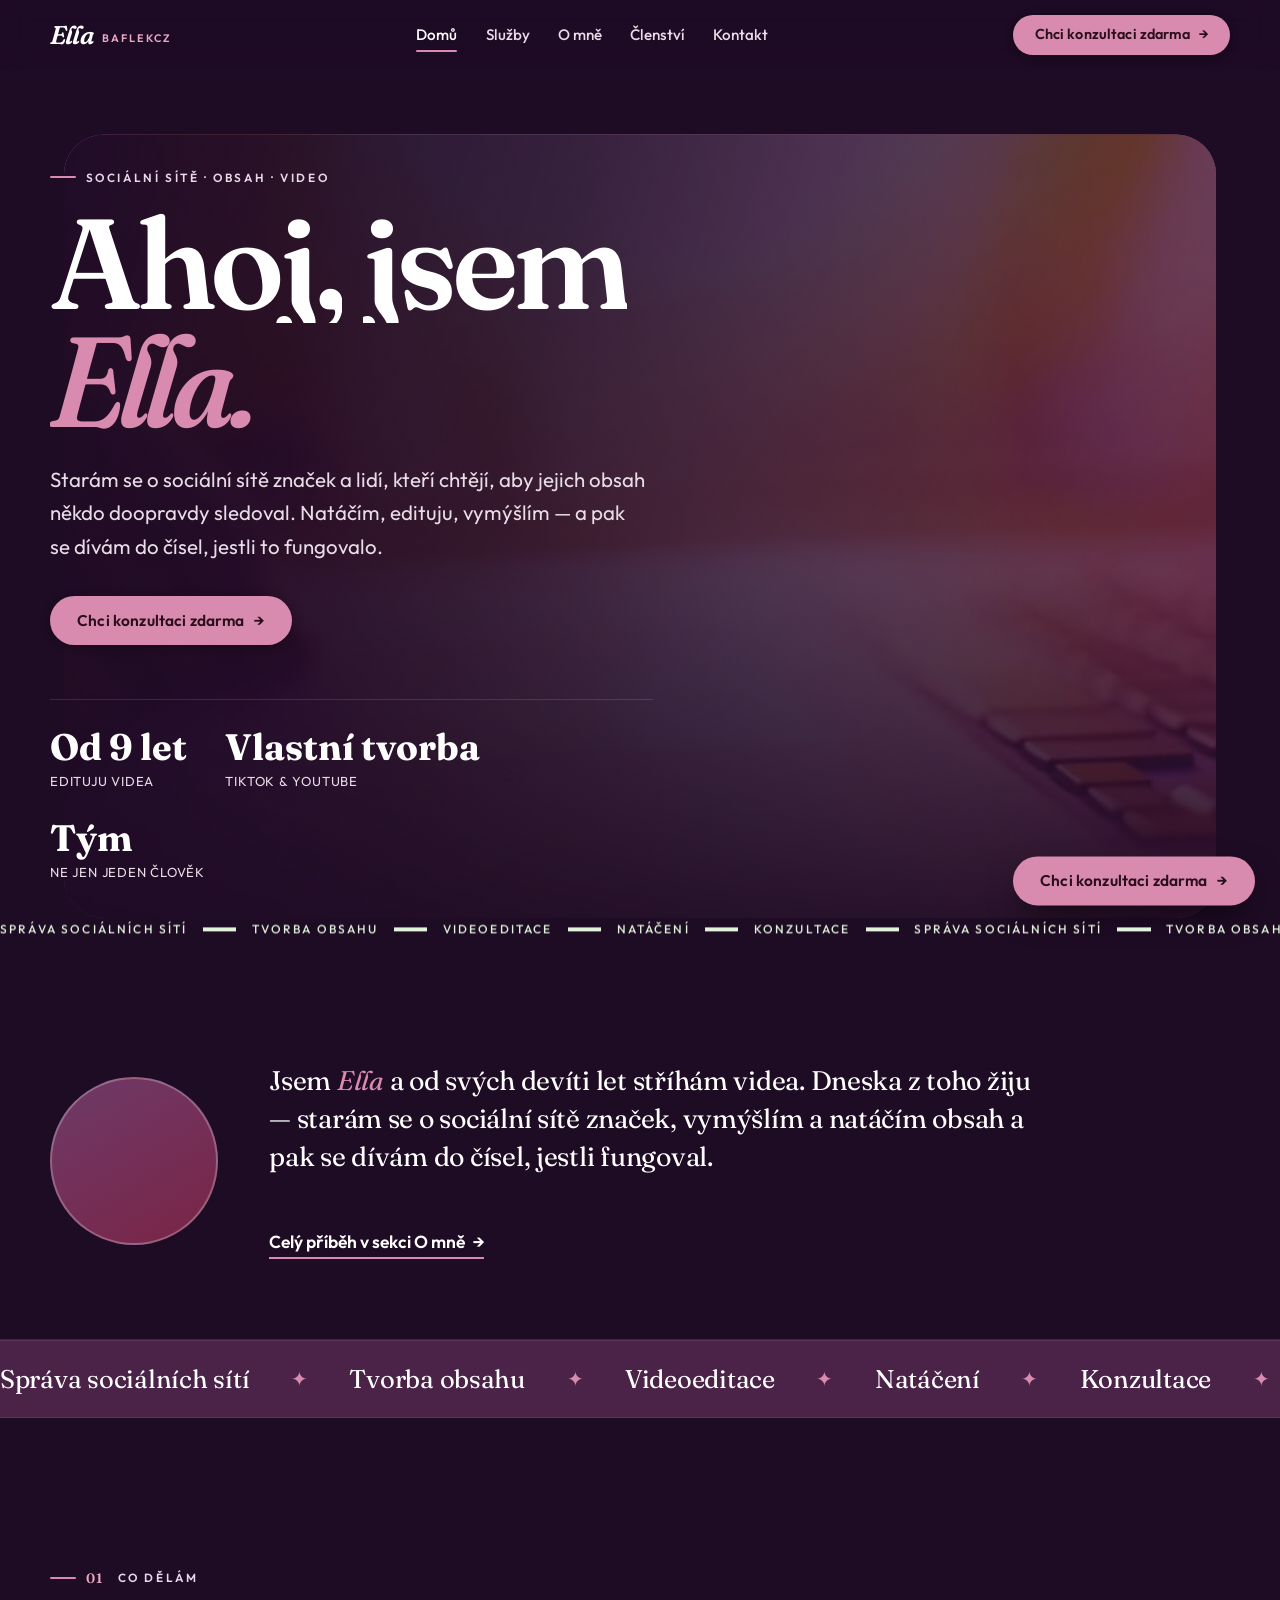
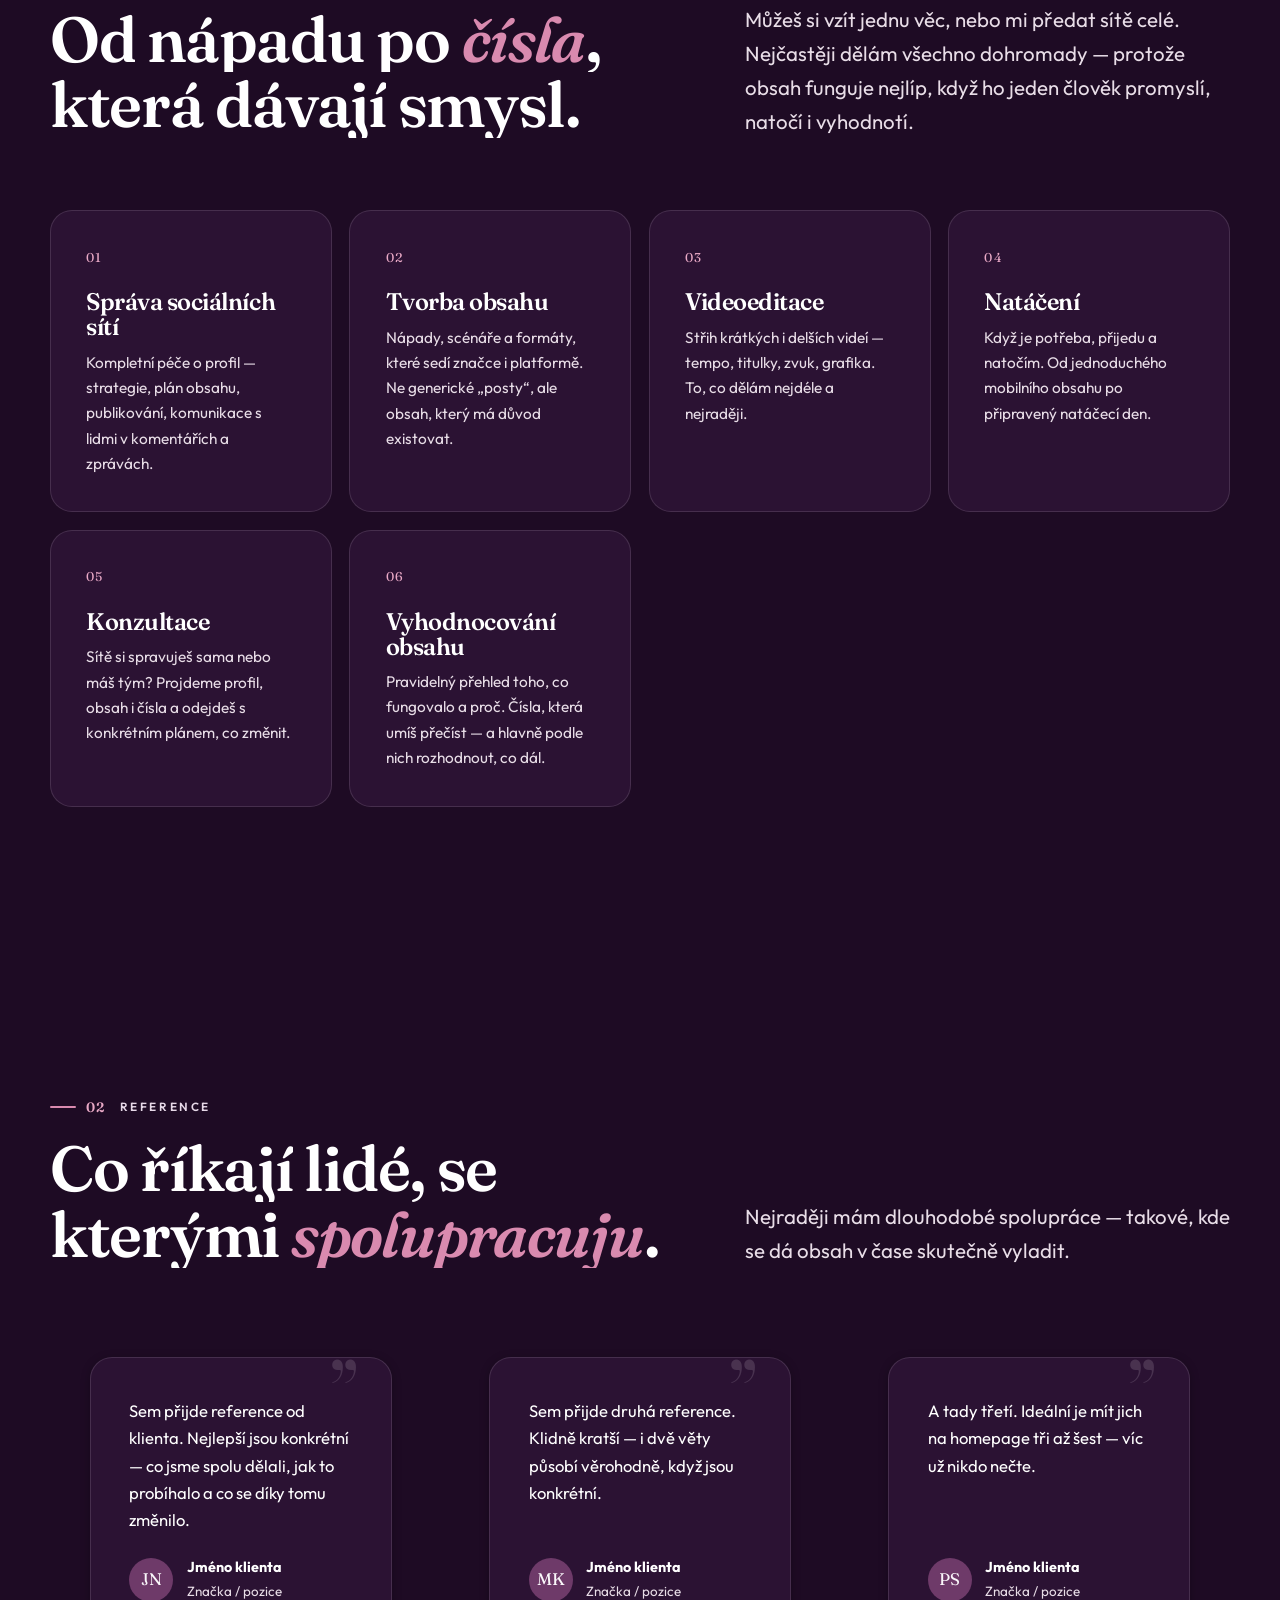
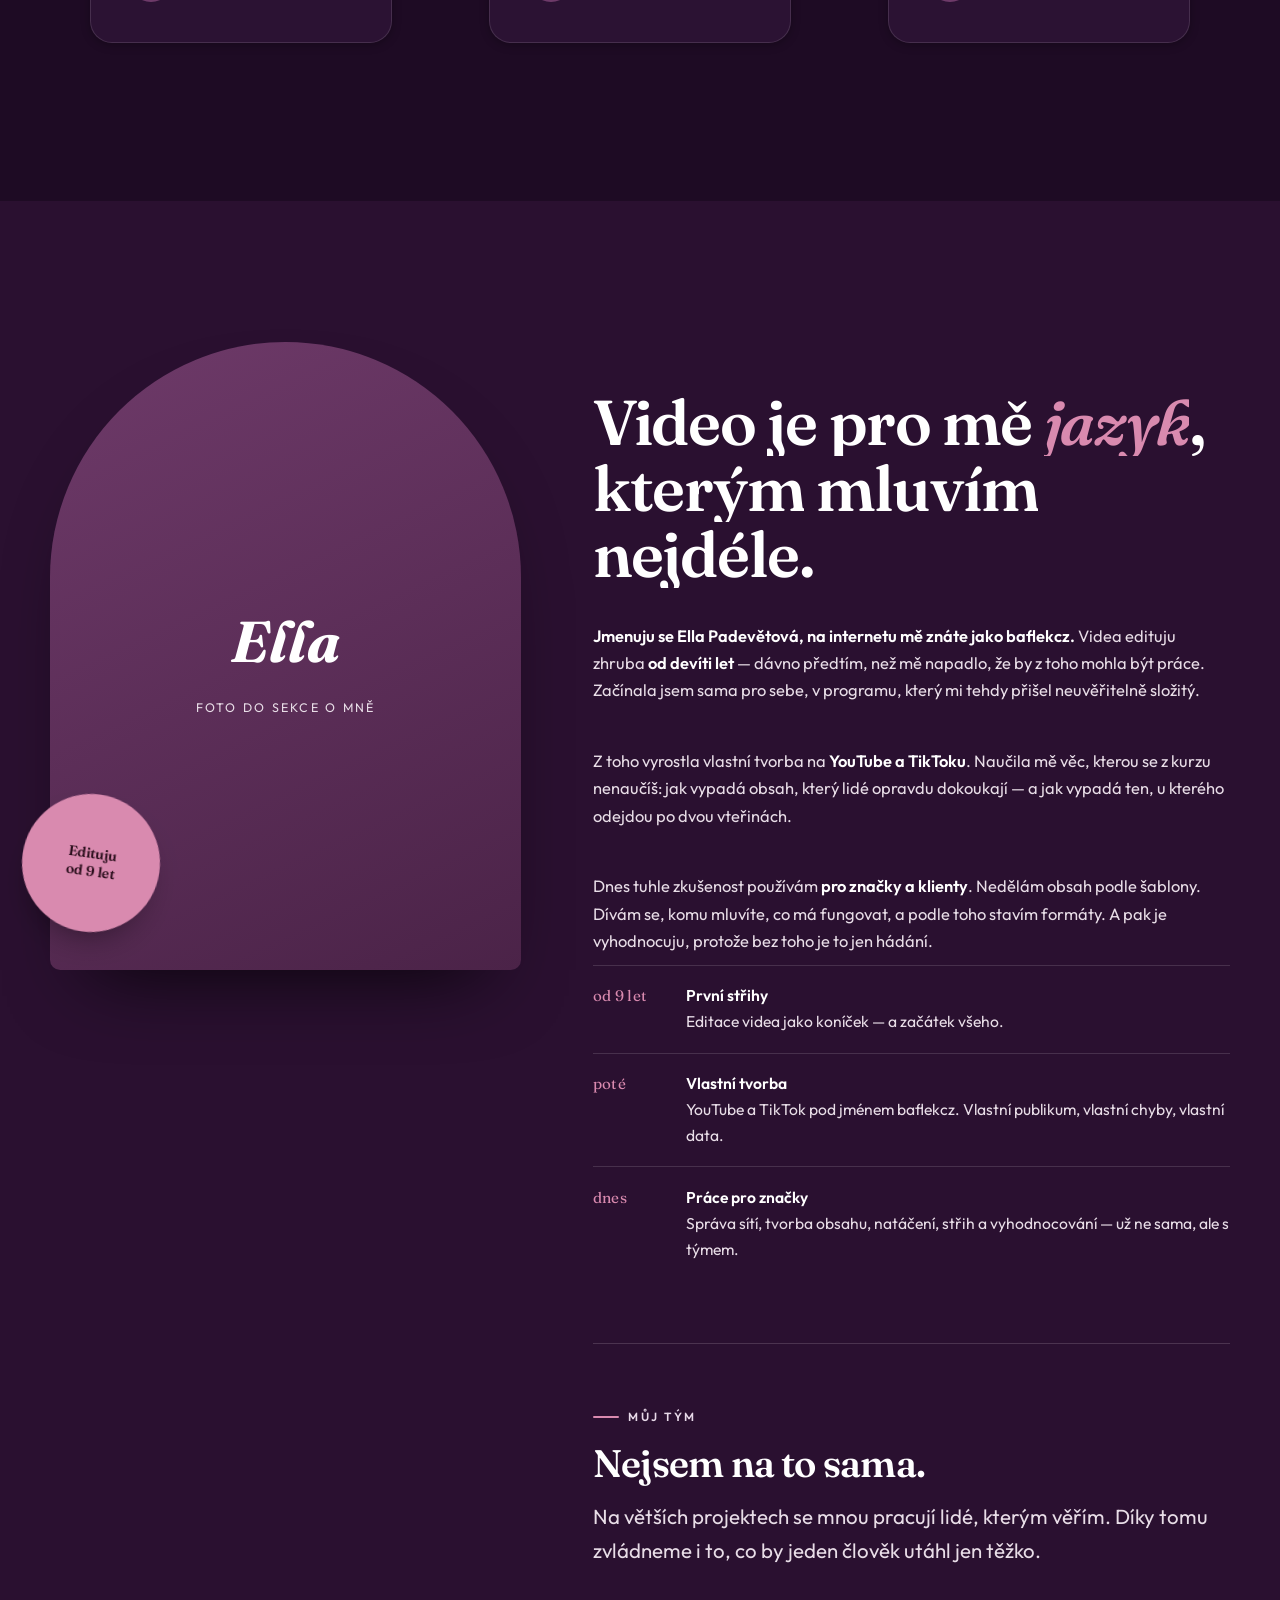
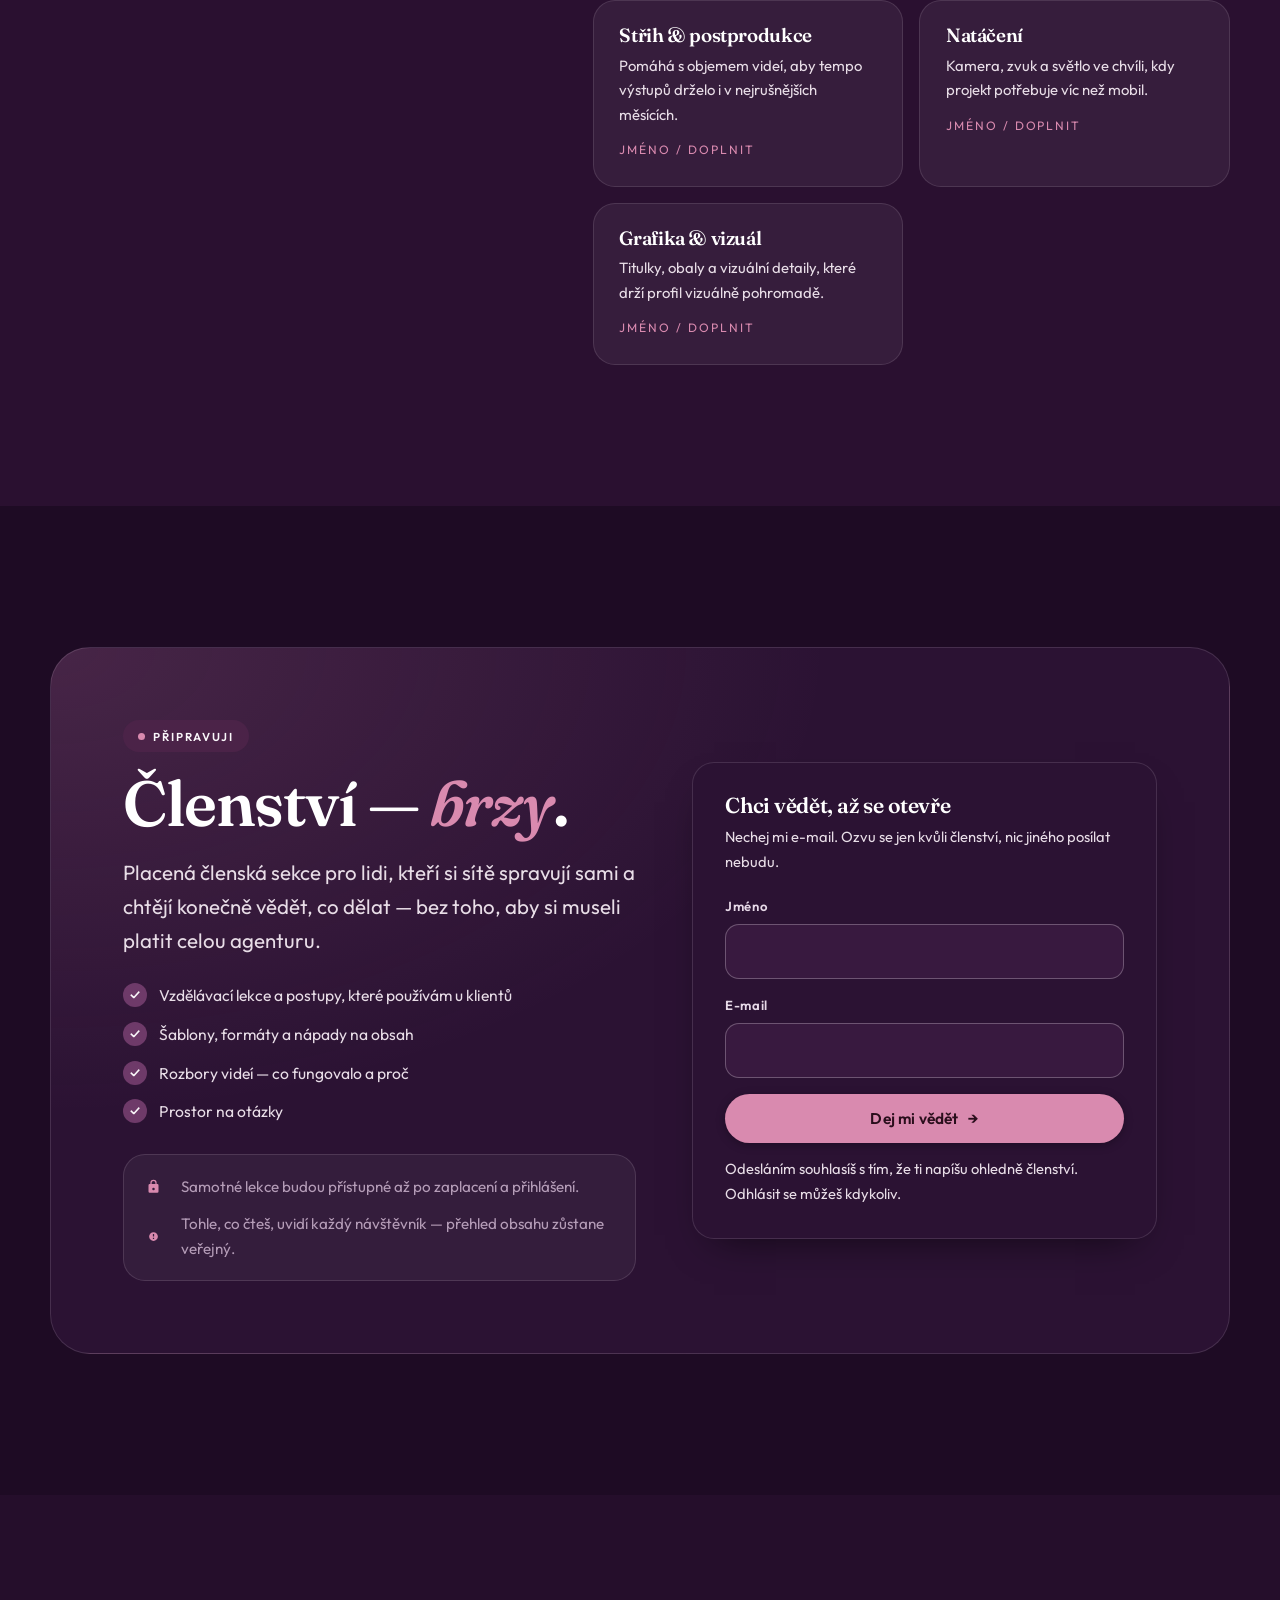
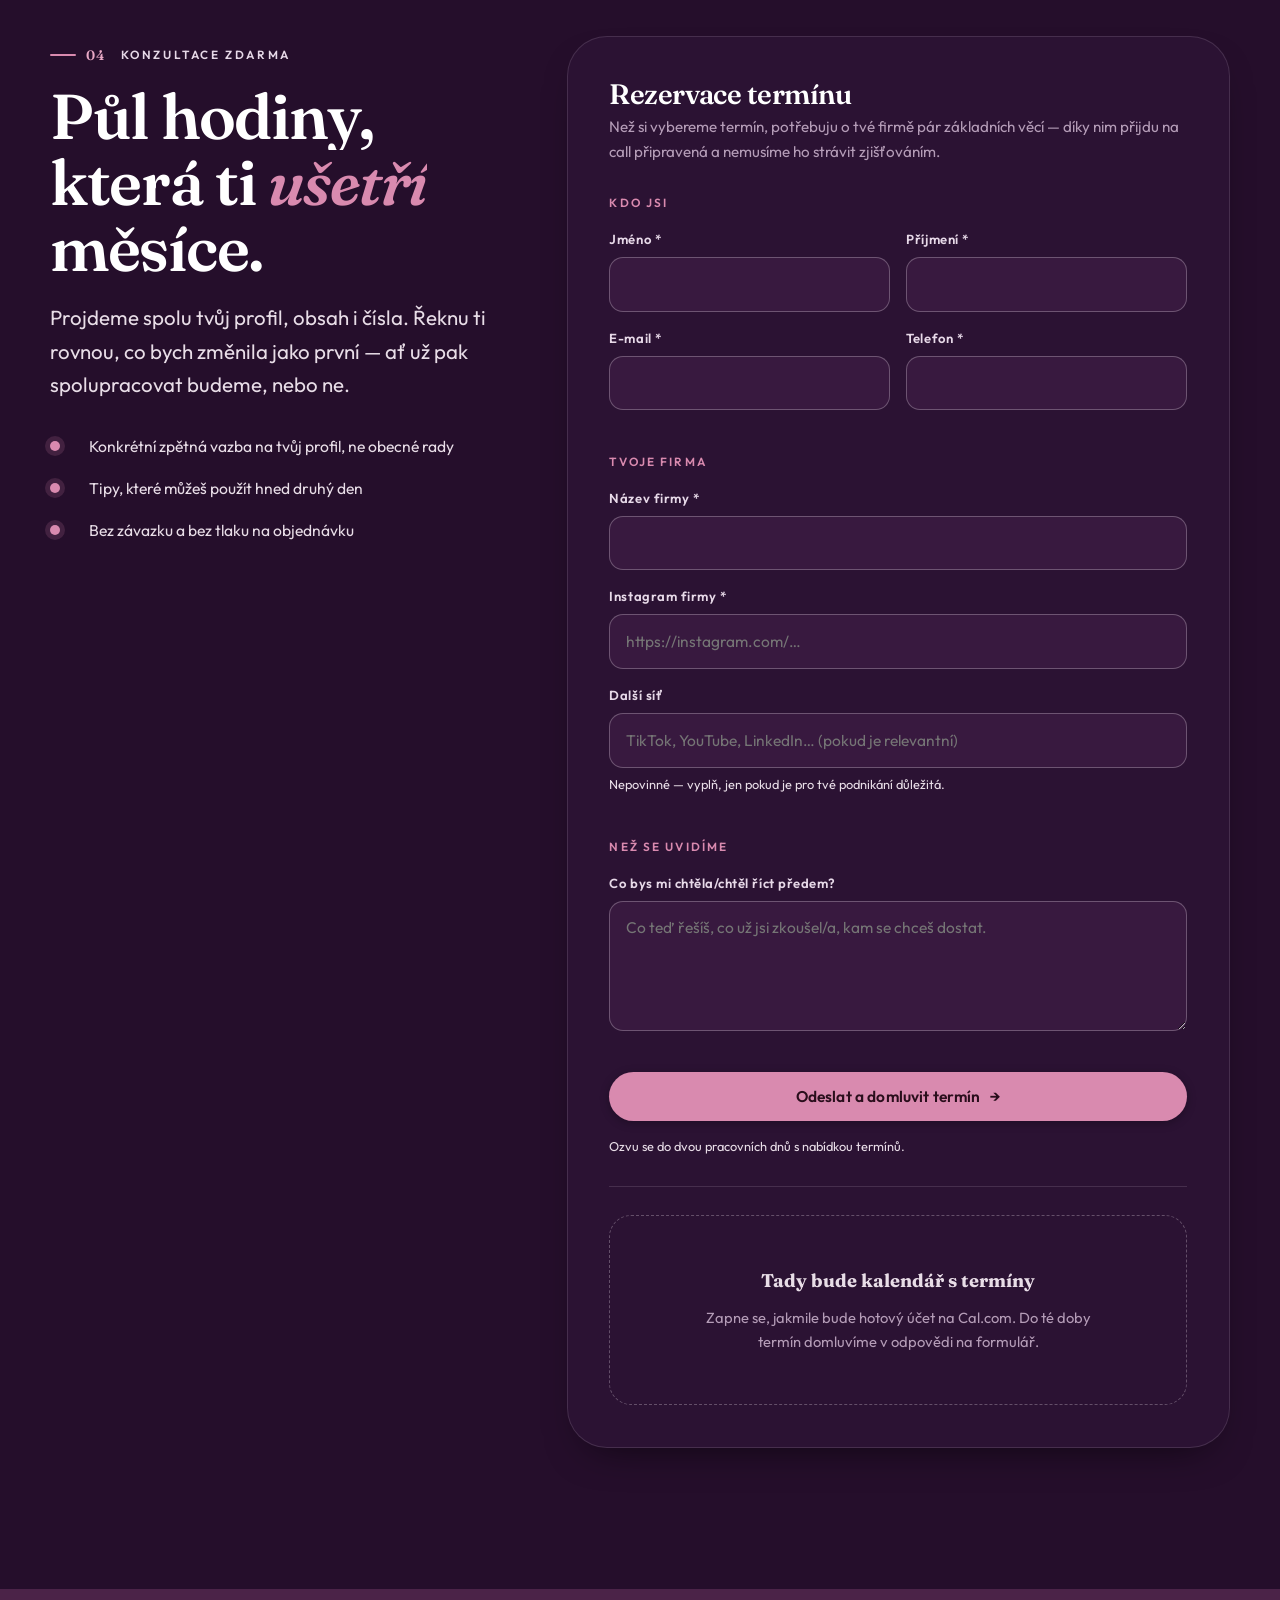
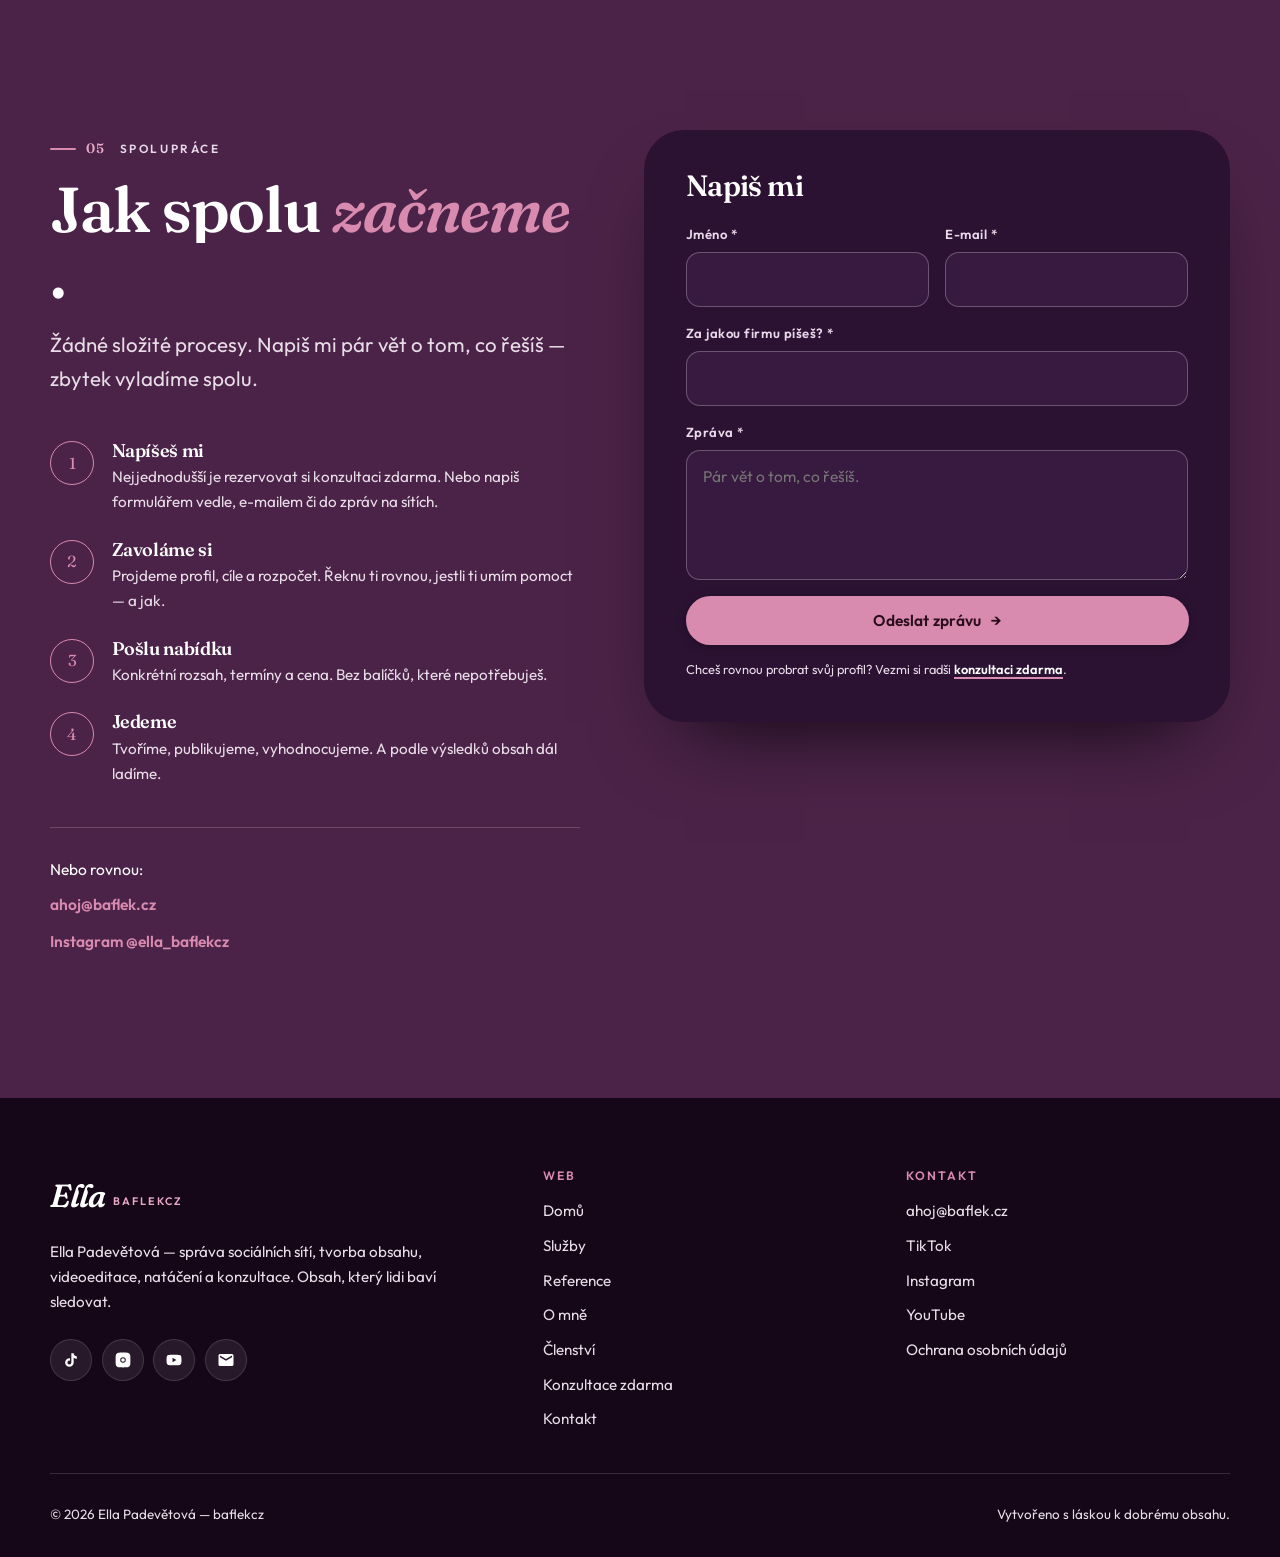
==== index.html @ c5ff00ac "Web Ella / baflekcz Statický web kreativní značky Ella / baflekcz — správa sociálních sítí, tvorba o" ====
<!DOCTYPE html>
<html lang="cs">
<head>
<meta charset="utf-8">
<meta name="viewport" content="width=device-width, initial-scale=1">

<!-- ==========================================================
     SEO – základ
     Web vystupuje jako "Ella / baflekcz", ale je dohledatelný
     i na "Ella Padevětová". Příjmení proto není ve vizuálním
     brandingu, ale je v title, description, structured datech
     a v textu sekce "O mně".
     ========================================================== -->
<title>Ella (baflekcz) — správa sociálních sítí, tvorba obsahu a videoeditace</title>
<meta name="description" content="Ella (baflekcz) — správa sociálních sítí, tvorba obsahu, videoeditace, natáčení a konzultace. Videa edituji od devíti let, dnes tvořím obsah pro značky. Ella Padevětová.">
<meta name="author" content="Ella Padevětová">
<meta name="keywords" content="baflekcz, Ella, Ella Padevětová, správa sociálních sítí, tvorba obsahu, videoeditace, content creator, TikTok, Instagram, YouTube, konzultace, social media">
<link rel="canonical" href="https://www.baflek.cz/">
<meta name="robots" content="index, follow, max-image-preview:large, max-snippet:-1, max-video-preview:-1">
<meta name="theme-color" content="#1E0B24">

<!-- Open Graph / sdílení na sítích -->
<meta property="og:type" content="website">
<meta property="og:site_name" content="Ella — baflekcz">
<meta property="og:locale" content="cs_CZ">
<meta property="og:url" content="https://www.baflek.cz/">
<meta property="og:title" content="Ella (baflekcz) — sociální sítě, obsah a video">
<meta property="og:description" content="Správa sociálních sítí, tvorba obsahu, videoeditace, natáčení a konzultace. Pojďme z vašeho profilu udělat něco, co lidi baví sledovat.">
<meta property="og:image" content="https://www.baflek.cz/assets/img/og-image.jpg">
<meta property="og:image:width" content="1200">
<meta property="og:image:height" content="630">
<meta property="og:image:alt" content="Ella — baflekcz">

<meta name="twitter:card" content="summary_large_image">
<meta name="twitter:title" content="Ella (baflekcz) — sociální sítě, obsah a video">
<meta name="twitter:description" content="Správa sociálních sítí, tvorba obsahu, videoeditace, natáčení a konzultace.">
<meta name="twitter:image" content="https://www.baflek.cz/assets/img/og-image.jpg">

<link rel="icon" href="assets/img/favicon.svg" type="image/svg+xml">
<link rel="apple-touch-icon" href="assets/img/apple-touch-icon.png">
<link rel="manifest" href="site.webmanifest">

<!-- Fonty -->
<link rel="preconnect" href="https://fonts.googleapis.com">
<link rel="preconnect" href="https://fonts.gstatic.com" crossorigin>
<link href="https://fonts.googleapis.com/css2?family=Fraunces:ital,opsz,wght@0,9..144,400..700;1,9..144,400..700&family=Outfit:wght@300;400;500;600&display=swap" rel="stylesheet">

<link rel="stylesheet" href="assets/css/style.css">
<link rel="stylesheet" href="assets/css/motion.css">
<script>document.documentElement.classList.add("js");</script>

<!-- ==========================================================
     Structured data (schema.org)
     Tohle je hlavní věc, která Googlu říká:
     "baflekcz" = "Ella" = "Ella Padevětová" = tyto sociální sítě.
     Díky sameAs si Google spojí web s existujícími profily,
     které se dnes na "baflekcz" zobrazují.
     ========================================================== -->
<script type="application/ld+json">
{
  "@context": "https://schema.org",
  "@graph": [
    {
      "@type": "Person",
      "@id": "https://www.baflek.cz/#ella",
      "name": "Ella Padevětová",
      "alternateName": ["Ella", "baflekcz", "baflek.cz"],
      "url": "https://www.baflek.cz/",
      "image": "https://www.baflek.cz/assets/img/ella-portret.jpg",
      "jobTitle": "Specialistka na sociální sítě, tvůrkyně obsahu a videoeditorka",
      "description": "Ella (baflekcz) se věnuje správě sociálních sítí, tvorbě obsahu, videoeditaci, natáčení a konzultacím.",
      "knowsLanguage": ["cs", "en"],
      "knowsAbout": [
        "správa sociálních sítí",
        "tvorba obsahu",
        "videoeditace",
        "natáčení videa",
        "vyhodnocování obsahu",
        "TikTok",
        "Instagram",
        "YouTube"
      ],
      "sameAs": [
        "https://www.tiktok.com/@baflekcz",
        "https://www.instagram.com/ella_baflekcz/",
        "https://www.youtube.com/@baflekcz"
      ],
      "worksFor": { "@id": "https://www.baflek.cz/#brand" }
    },
    {
      "@type": "ProfessionalService",
      "@id": "https://www.baflek.cz/#brand",
      "name": "baflekcz",
      "alternateName": "Ella — baflekcz",
      "url": "https://www.baflek.cz/",
      "founder": { "@id": "https://www.baflek.cz/#ella" },
      "image": "https://www.baflek.cz/assets/img/og-image.jpg",
      "description": "Kreativní značka Elly (baflekcz) — správa sociálních sítí, tvorba obsahu, videoeditace, natáčení a konzultace.",
      "areaServed": { "@type": "Country", "name": "Česká republika" },
      "availableLanguage": ["cs", "sk", "en"],
      "sameAs": [
        "https://www.tiktok.com/@baflekcz",
        "https://www.instagram.com/ella_baflekcz/",
        "https://www.youtube.com/@baflekcz"
      ],
      "hasOfferCatalog": {
        "@type": "OfferCatalog",
        "name": "Služby",
        "itemListElement": [
          { "@type": "Offer", "itemOffered": { "@type": "Service", "name": "Správa sociálních sítí" } },
          { "@type": "Offer", "itemOffered": { "@type": "Service", "name": "Tvorba obsahu" } },
          { "@type": "Offer", "itemOffered": { "@type": "Service", "name": "Videoeditace" } },
          { "@type": "Offer", "itemOffered": { "@type": "Service", "name": "Natáčení" } },
          { "@type": "Offer", "itemOffered": { "@type": "Service", "name": "Konzultace" } },
          { "@type": "Offer", "itemOffered": { "@type": "Service", "name": "Vyhodnocování obsahu a reporting" } }
        ]
      }
    },
    {
      "@type": "WebSite",
      "@id": "https://www.baflek.cz/#website",
      "url": "https://www.baflek.cz/",
      "name": "Ella — baflekcz",
      "inLanguage": "cs-CZ",
      "publisher": { "@id": "https://www.baflek.cz/#ella" }
    },
    {
      "@type": "WebPage",
      "@id": "https://www.baflek.cz/#webpage",
      "url": "https://www.baflek.cz/",
      "name": "Ella (baflekcz) — správa sociálních sítí, tvorba obsahu a videoeditace",
      "isPartOf": { "@id": "https://www.baflek.cz/#website" },
      "about": { "@id": "https://www.baflek.cz/#ella" },
      "inLanguage": "cs-CZ"
    }
  ]
}
</script>
</head>

<body>
<a class="skip-link" href="#main">Přeskočit na obsah</a>

<!-- ================= HLAVIČKA ================= -->
<header class="header" id="header">
  <div class="container header__inner">
    <a class="brand" href="index.html" aria-label="Ella — baflekcz, domů">
      <span class="brand__mark">Ella</span>
      <span class="brand__handle">baflekcz</span>
    </a>

    <nav class="nav" aria-label="Hlavní navigace">
      <a class="nav__link" href="#domu">Domů</a>
      <a class="nav__link" href="#sluzby">Služby</a>
      <a class="nav__link" href="#o-mne">O mně</a>
      <a class="nav__link" href="#clenstvi">Členství</a>
      <a class="nav__link" href="#kontakt">Kontakt</a>
    </nav>

    <a class="btn header__cta" href="#konzultace" data-magnetic="0.2">
      Chci konzultaci zdarma <span class="arrow" aria-hidden="true">→</span>
    </a>

    <button class="burger" id="burger" aria-label="Otevřít menu" aria-expanded="false" aria-controls="mobile-nav">
      <span></span><span></span><span></span>
    </button>
  </div>
</header>

<nav class="mobile-nav" id="mobile-nav" aria-label="Mobilní navigace">
  <a href="#domu">Domů</a>
  <a href="#sluzby">Služby</a>
  <a href="#o-mne">O mně</a>
  <a href="#clenstvi">Členství</a>
  <a href="#kontakt">Kontakt</a>
  <a class="btn btn--accent" href="#konzultace">Chci konzultaci zdarma</a>
</nav>

<main id="main">

  <!-- ================= HERO ================= -->
  <section class="hero" id="domu">
    <!--
      VIDEO NA POZADÍ
      Stejné video jako na předchozí verzi webu (1,4 MB mp4 / 1,0 MB webm).
      WebM je první schválně – kdo ho umí, stáhne si o 400 kB míň;
      ostatní spadnou na mp4. Web funguje i bez obojího: dokud se
      video nenačte, drží pod textem švestkovo-fialový přechod
      a poster. Výměna = přepsat soubory v assets/video/.
    -->
    <div class="hero__video" aria-hidden="true">
      <video autoplay muted loop playsinline preload="metadata"
             poster="assets/img/hero-poster.jpg">
        <source src="assets/video/hero.webm" type="video/webm">
        <source src="assets/video/hero.mp4" type="video/mp4">
      </video>
    </div>

    <div class="container hero__grid">
      <div class="hero__text">
        <p class="eyebrow reveal">Sociální sítě · obsah · video</p>

        <h1 class="hero__title" data-masked>
          <span class="line">Ahoj, jsem</span>
          <span class="line accentuate">Ella.</span>
        </h1>

        <p class="lead hero__intro reveal" data-delay="2">
          Starám se o sociální sítě značek a lidí, kteří chtějí, aby jejich obsah
          někdo doopravdy sledoval. Natáčím, edituju, vymýšlím — a pak se dívám
          do čísel, jestli to fungovalo.
        </p>

        <div class="hero__actions reveal" data-delay="3">
          <a class="btn" href="#konzultace" data-magnetic="0.24">Chci konzultaci zdarma <span class="arrow" aria-hidden="true">→</span></a>
        </div>

        <div class="hero__meta reveal" data-delay="4">
          <div class="hero__stat">
            <strong>Od 9 let</strong>
            <span>edituju videa</span>
          </div>
          <div class="hero__stat">
            <strong>Vlastní tvorba</strong>
            <span>TikTok &amp; YouTube</span>
          </div>
          <div class="hero__stat">
            <strong>Tým</strong>
            <span>ne jen jeden člověk</span>
          </div>
        </div>
      </div>

    </div>
  </section>

  <!-- ================= KRÁTKÉ PŘEDSTAVENÍ ================= -->
  <section class="intro">
    <div class="container intro__grid">
      <!-- FOTKA: <img class="intro__portrait" src="assets/img/ella-portret.jpg" alt="Ella (baflekcz)" width="336" height="336"> -->
      <div class="intro__portrait reveal" aria-hidden="true"></div>
      <div class="reveal" data-delay="1">
        <p>
          Jsem <em>Ella</em> a od svých devíti let stříhám videa. Dneska z toho
          žiju — starám se o sociální sítě značek, vymýšlím a natáčím obsah
          a pak se dívám do čísel, jestli fungoval.
        </p>
        <a class="link-underline intro__more" href="#o-mne">
          Celý příběh v sekci O mně <span class="arrow" aria-hidden="true">→</span>
        </a>
      </div>
    </div>
  </section>

  <!-- ================= BĚŽÍCÍ PÁS ================= -->
  <div class="marquee" aria-hidden="true">
    <div class="marquee__track">
      <span>Správa sociálních sítí</span>
      <span>Tvorba obsahu</span>
      <span>Videoeditace</span>
      <span>Natáčení</span>
      <span>Konzultace</span>
      <span>Vyhodnocování obsahu</span>
      <span>Správa sociálních sítí</span>
      <span>Tvorba obsahu</span>
      <span>Videoeditace</span>
      <span>Natáčení</span>
      <span>Konzultace</span>
      <span>Vyhodnocování obsahu</span>
    </div>
  </div>

  <!-- ================= CO DĚLÁM ================= -->
  <section class="section services" id="sluzby">
    <div class="container">
      <div class="section-head section-head--split">
        <div>
          <p class="eyebrow reveal"><span class="section-index">01</span> &nbsp;Co dělám</p>
          <h2 class="section-title" data-masked>
            Od nápadu po <em>čísla</em>, která dávají smysl.
          </h2>
        </div>
        <p class="lead reveal" data-delay="2">
          Můžeš si vzít jednu věc, nebo mi předat sítě celé. Nejčastěji dělám
          všechno dohromady — protože obsah funguje nejlíp, když ho jeden člověk
          promyslí, natočí i vyhodnotí.
        </p>
      </div>

      <div class="services__grid" data-stagger>
        <article class="service">
          <span class="service__num">01</span>
          <h3>Správa sociálních sítí</h3>
          <p>Kompletní péče o profil — strategie, plán obsahu, publikování, komunikace s lidmi v komentářích a zprávách.</p>
        </article>

        <article class="service">
          <span class="service__num">02</span>
          <h3>Tvorba obsahu</h3>
          <p>Nápady, scénáře a formáty, které sedí značce i platformě. Ne generické „posty“, ale obsah, který má důvod existovat.</p>
        </article>

        <article class="service">
          <span class="service__num">03</span>
          <h3>Videoeditace</h3>
          <p>Střih krátkých i delších videí — tempo, titulky, zvuk, grafika. To, co dělám nejdéle a nejraději.</p>
        </article>

        <article class="service">
          <span class="service__num">04</span>
          <h3>Natáčení</h3>
          <p>Když je potřeba, přijedu a natočím. Od jednoduchého mobilního obsahu po připravený natáčecí den.</p>
        </article>

        <article class="service">
          <span class="service__num">05</span>
          <h3>Konzultace</h3>
          <p>Sítě si spravuješ sama nebo máš tým? Projdeme profil, obsah i čísla a odejdeš s konkrétním plánem, co změnit.</p>
        </article>

        <article class="service">
          <span class="service__num">06</span>
          <h3>Vyhodnocování obsahu</h3>
          <p>Pravidelný přehled toho, co fungovalo a proč. Čísla, která umíš přečíst — a hlavně podle nich rozhodnout, co dál.</p>
        </article>
      </div>
    </div>
  </section>

  <!-- ================= REFERENCE ================= -->
  <section class="section testimonials" id="reference">
    <div class="container">
      <div class="section-head section-head--split">
        <div>
          <p class="eyebrow reveal"><span class="section-index">02</span> &nbsp;Reference</p>
          <h2 class="section-title" data-masked>
            Co říkají lidé, se kterými <em>spolupracuju</em>.
          </h2>
        </div>
        <p class="lead reveal" data-delay="2">
          Nejraději mám dlouhodobé spolupráce — takové, kde se dá obsah v čase
          skutečně vyladit.
        </p>
      </div>

      <!--
        REFERENCE: stačí kopírovat blok <figure class="testimonial">.
        Do .testimonial__avatar dej iniciály (nebo <img> s fotkou klienta).
      -->
      <div class="testimonials__grid" data-stagger>

        <figure class="testimonial">
          <blockquote>
            Sem přijde reference od klienta. Nejlepší jsou konkrétní — co jsme
            spolu dělali, jak to probíhalo a co se díky tomu změnilo.
          </blockquote>
          <figcaption>
            <span class="testimonial__avatar" aria-hidden="true">JN</span>
            <span class="testimonial__who">
              <strong>Jméno klienta</strong>
              <span>Značka / pozice</span>
            </span>
          </figcaption>
        </figure>

        <figure class="testimonial">
          <blockquote>
            Sem přijde druhá reference. Klidně kratší — i dvě věty působí
            věrohodně, když jsou konkrétní.
          </blockquote>
          <figcaption>
            <span class="testimonial__avatar" aria-hidden="true">MK</span>
            <span class="testimonial__who">
              <strong>Jméno klienta</strong>
              <span>Značka / pozice</span>
            </span>
          </figcaption>
        </figure>

        <figure class="testimonial">
          <blockquote>
            A tady třetí. Ideální je mít jich na homepage tři až šest —
            víc už nikdo nečte.
          </blockquote>
          <figcaption>
            <span class="testimonial__avatar" aria-hidden="true">PS</span>
            <span class="testimonial__who">
              <strong>Jméno klienta</strong>
              <span>Značka / pozice</span>
            </span>
          </figcaption>
        </figure>

      </div>
    </div>
  </section>

  <!-- ================= O MNĚ ================= -->
  <section class="section about" id="o-mne">
    <div class="container about__grid">

      <div class="about__visual reveal">
        <div class="arch">
          <!-- FOTKA: <img src="assets/img/ella-o-mne.jpg" alt="Ella Padevětová" width="800" height="1066"> -->
          <div class="arch__placeholder">
            <strong>Ella</strong>
            <span>foto do sekce o mně</span>
          </div>
        </div>
        <div class="sticker" aria-hidden="true">Edituju<br>od 9 let</div>
      </div>

      <div>
        <p class="eyebrow eyebrow--light reveal"><span class="section-index">03</span> &nbsp;O mně</p>
        <h2 class="section-title" data-masked>
          Video je pro mě <em>jazyk</em>, kterým mluvím nejdéle.
        </h2>

        <div class="story reveal" data-delay="2">
          <p>
            <strong>Jmenuju se Ella Padevětová, na internetu mě znáte jako baflekcz.</strong>
            Videa edituju zhruba <strong>od devíti let</strong> — dávno předtím, než mě
            napadlo, že by z toho mohla být práce. Začínala jsem sama pro sebe,
            v programu, který mi tehdy přišel neuvěřitelně složitý.
          </p>
          <p>
            Z toho vyrostla vlastní tvorba na <strong>YouTube a TikToku</strong>. Naučila mě
            věc, kterou se z kurzu nenaučíš: jak vypadá obsah, který lidé opravdu
            dokoukají — a jak vypadá ten, u kterého odejdou po dvou vteřinách.
          </p>
          <p>
            Dnes tuhle zkušenost používám <strong>pro značky a klienty</strong>. Nedělám obsah
            podle šablony. Dívám se, komu mluvíte, co má fungovat, a podle toho
            stavím formáty. A pak je vyhodnocuju, protože bez toho je to jen hádání.
          </p>
        </div>

        <ul class="timeline reveal" data-delay="3">
          <li>
            <span class="timeline__when">od 9 let</span>
            <span class="timeline__what"><strong>První střihy</strong> Editace videa jako koníček — a začátek všeho.</span>
          </li>
          <li>
            <span class="timeline__when">poté</span>
            <span class="timeline__what"><strong>Vlastní tvorba</strong> YouTube a TikTok pod jménem baflekcz. Vlastní publikum, vlastní chyby, vlastní data.</span>
          </li>
          <li>
            <span class="timeline__when">dnes</span>
            <span class="timeline__what"><strong>Práce pro značky</strong> Správa sítí, tvorba obsahu, natáčení, střih a vyhodnocování — už ne sama, ale s týmem.</span>
          </li>
        </ul>

        <!-- ================= TÝM ================= -->
        <div class="team reveal">
          <p class="eyebrow eyebrow--light">Můj tým</p>
          <h3 class="section-title" style="font-size: clamp(1.6rem, 1.3rem + 1.4vw, 2.4rem);">
            Nejsem na to sama.
          </h3>
          <p class="lead" style="margin-top: 1rem;">
            Na větších projektech se mnou pracují lidé, kterým věřím. Díky tomu
            zvládneme i to, co by jeden člověk utáhl jen těžko.
          </p>

          <!--
            TÝM: jména jsou volitelná.
            Chceš-li tým bez jmen, prostě smaž <span class="team__name">.
          -->
          <div class="team__grid">
            <article class="team__card">
              <h4 class="team__role">Střih &amp; postprodukce</h4>
              <p>Pomáhá s objemem videí, aby tempo výstupů drželo i v nejrušnějších měsících.</p>
              <span class="team__name">Jméno / doplnit</span>
            </article>
            <article class="team__card">
              <h4 class="team__role">Natáčení</h4>
              <p>Kamera, zvuk a světlo ve chvíli, kdy projekt potřebuje víc než mobil.</p>
              <span class="team__name">Jméno / doplnit</span>
            </article>
            <article class="team__card">
              <h4 class="team__role">Grafika &amp; vizuál</h4>
              <p>Titulky, obaly a vizuální detaily, které drží profil vizuálně pohromadě.</p>
              <span class="team__name">Jméno / doplnit</span>
            </article>
          </div>
        </div>
      </div>
    </div>
  </section>

  <!-- ================= ČLENSTVÍ ================= -->
  <section class="section membership" id="clenstvi">
    <div class="container">
      <div class="membership__inner reveal">
        <div class="membership__grid">
          <div>
            <span class="badge-soon">Připravuji</span>
            <h2 class="section-title">
              Členství — <em>brzy</em>.
            </h2>
            <p class="lead" style="margin-top: 1.2rem;">
              Placená členská sekce pro lidi, kteří si sítě spravují sami a chtějí
              konečně vědět, co dělat — bez toho, aby si museli platit celou agenturu.
            </p>

            <ul class="checklist">
              <li>Vzdělávací lekce a postupy, které používám u klientů</li>
              <li>Šablony, formáty a nápady na obsah</li>
              <li>Rozbory videí — co fungovalo a proč</li>
              <li>Prostor na otázky</li>
            </ul>

            <!--
              Co je vidět veřejně a co bude až po zaplacení.
              Přihlašování se doplní později – viz README, sekce "Členství".
            -->
            <div class="locked">
              <div class="locked__row">
                <svg viewBox="0 0 24 24" aria-hidden="true"><path d="M18 8h-1V6a5 5 0 0 0-10 0v2H6a2 2 0 0 0-2 2v10a2 2 0 0 0 2 2h12a2 2 0 0 0 2-2V10a2 2 0 0 0-2-2ZM9 6a3 3 0 0 1 6 0v2H9Zm3 12a2 2 0 1 1 2-2 2 2 0 0 1-2 2Z"/></svg>
                <span>Samotné lekce budou přístupné až po zaplacení a přihlášení.</span>
              </div>
              <div class="locked__row">
                <svg viewBox="0 0 24 24" aria-hidden="true"><path d="M12 5a7 7 0 0 0-7 7 7 7 0 0 0 7 7 7 7 0 0 0 7-7 7 7 0 0 0-7-7Zm1 11h-2v-2h2Zm0-4h-2V8h2Z"/></svg>
                <span>Tohle, co čteš, uvidí každý návštěvník — přehled obsahu zůstane veřejný.</span>
              </div>
            </div>
          </div>

          <!--
            FORMULÁŘ: viz README, sekce "Formuláře".
            Nastav action= na svou službu (Formspree / Forms.app / vlastní PHP).
          -->
          <div class="signup">
            <h3>Chci vědět, až se otevře</h3>
            <p>Nechej mi e-mail. Ozvu se jen kvůli členství, nic jiného posílat nebudu.</p>

            <form action="https://formspree.io/f/ZDE_VLOZ_ID" method="POST" style="margin-top: 1.4rem;">
              <input type="hidden" name="_subject" value="Zájem o členství — baflek.cz">
              <input type="text" name="_gotcha" tabindex="-1" autocomplete="off" style="display:none" aria-hidden="true">

              <div class="field">
                <label for="klub-jmeno">Jméno</label>
                <input type="text" id="klub-jmeno" name="jmeno" autocomplete="given-name" required>
              </div>

              <div class="field">
                <label for="klub-email">E-mail</label>
                <input type="email" id="klub-email" name="email" autocomplete="email" required>
              </div>

              <button type="submit" class="btn btn--accent" style="width: 100%;">
                Dej mi vědět <span class="arrow" aria-hidden="true">→</span>
              </button>
              <p class="form-note">Odesláním souhlasíš s tím, že ti napíšu ohledně členství. Odhlásit se můžeš kdykoliv.</p>
            </form>
          </div>
        </div>
      </div>
    </div>
  </section>

  <!-- ================= KONZULTACE ZDARMA ================= -->
  <section class="section booking" id="konzultace">
    <div class="container booking__grid">

      <div class="booking__intro">
        <p class="eyebrow reveal"><span class="section-index">04</span> &nbsp;Konzultace zdarma</p>
        <h2 class="section-title" data-masked>
          Půl hodiny, která ti <em>ušetří</em> měsíce.
        </h2>
        <p class="lead reveal" data-delay="2" style="margin-top: 1.2rem;">
          Projdeme spolu tvůj profil, obsah i čísla. Řeknu ti rovnou, co bych
          změnila jako první — ať už pak spolupracovat budeme, nebo ne.
        </p>

        <ul class="booking__why reveal" data-delay="3">
          <li>Konkrétní zpětná vazba na tvůj profil, ne obecné rady</li>
          <li>Tipy, které můžeš použít hned druhý den</li>
          <li>Bez závazku a bez tlaku na objednávku</li>
        </ul>
      </div>

      <div class="booking__card reveal" data-delay="2">
        <h3>Rezervace termínu</h3>
        <p class="booking__lead">
          Než si vybereme termín, potřebuju o tvé firmě pár základních věcí —
          díky nim přijdu na call připravená a nemusíme ho strávit zjišťováním.
        </p>

        <!--
          REZERVACE
          Teď formulář odešle poptávku e-mailem a termín domluvíte v odpovědi.
          Až budeš mít účet na Cal.com, nahradí se tenhle formulář kalendářem,
          který má stejná pole rovnou v sobě — návod je v README, sekce
          "Rezervace konzultace".
        -->
        <form action="https://formspree.io/f/ZDE_VLOZ_ID" method="POST">
          <input type="hidden" name="_subject" value="Žádost o konzultaci zdarma — baflek.cz">
          <input type="text" name="_gotcha" tabindex="-1" autocomplete="off" style="display:none" aria-hidden="true">

          <fieldset class="fieldset">
            <legend>Kdo jsi</legend>
            <div class="form-row">
              <div class="field">
                <label for="k-jmeno">Jméno *</label>
                <input type="text" id="k-jmeno" name="jmeno" autocomplete="given-name" required>
              </div>
              <div class="field">
                <label for="k-prijmeni">Příjmení *</label>
                <input type="text" id="k-prijmeni" name="prijmeni" autocomplete="family-name" required>
              </div>
            </div>
            <div class="form-row">
              <div class="field">
                <label for="k-email">E-mail *</label>
                <input type="email" id="k-email" name="email" autocomplete="email" required>
              </div>
              <div class="field">
                <label for="k-telefon">Telefon *</label>
                <input type="tel" id="k-telefon" name="telefon" autocomplete="tel" required>
              </div>
            </div>
          </fieldset>

          <fieldset class="fieldset">
            <legend>Tvoje firma</legend>
            <div class="field">
              <label for="k-firma">Název firmy *</label>
              <input type="text" id="k-firma" name="firma" autocomplete="organization" required>
            </div>
            <div class="field">
              <label for="k-instagram">Instagram firmy *</label>
              <input type="url" id="k-instagram" name="instagram" required
                     placeholder="https://instagram.com/…">
            </div>
            <div class="field">
              <label for="k-dalsi">Další síť</label>
              <input type="url" id="k-dalsi" name="dalsi_sit"
                     placeholder="TikTok, YouTube, LinkedIn… (pokud je relevantní)">
              <span class="field__hint">Nepovinné — vyplň, jen pokud je pro tvé podnikání důležitá.</span>
            </div>
          </fieldset>

          <fieldset class="fieldset">
            <legend>Než se uvidíme</legend>
            <div class="field">
              <label for="k-zprava">Co bys mi chtěla/chtěl říct předem?</label>
              <textarea id="k-zprava" name="zprava"
                        placeholder="Co teď řešíš, co už jsi zkoušel/a, kam se chceš dostat."></textarea>
            </div>
          </fieldset>

          <button type="submit" class="btn btn--accent" style="width: 100%;">
            Odeslat a domluvit termín <span class="arrow" aria-hidden="true">→</span>
          </button>
          <p class="form-note">Ozvu se do dvou pracovních dnů s nabídkou termínů.</p>
        </form>

        <!-- Sem se vloží kalendář z Cal.com – návod v README. -->
        <div class="booking__calendar">
          <div class="booking__slot">
            <strong>Tady bude kalendář s termíny</strong>
            <span>Zapne se, jakmile bude hotový účet na Cal.com. Do té doby<br>termín domluvíme v odpovědi na formulář.</span>
          </div>
        </div>
      </div>
    </div>
  </section>

  <!-- ================= KONTAKT / SPOLUPRÁCE ================= -->
  <section class="section contact" id="kontakt">
    <div class="container contact__grid">

      <div>
        <p class="eyebrow eyebrow--light reveal"><span class="section-index">05</span> &nbsp;Spolupráce</p>
        <h2 class="section-title" data-masked>
          Jak spolu <em>začneme</em>.
        </h2>
        <p class="lead reveal" data-delay="2" style="margin-top: 1.2rem;">
          Žádné složité procesy. Napiš mi pár vět o tom, co řešíš — zbytek
          vyladíme spolu.
        </p>

        <div class="steps reveal" data-delay="3">
          <div class="step">
            <span class="step__num">1</span>
            <div>
              <h3>Napíšeš mi</h3>
              <p>Nejjednodušší je rezervovat si konzultaci zdarma. Nebo napiš formulářem vedle, e-mailem či do zpráv na sítích.</p>
            </div>
          </div>
          <div class="step">
            <span class="step__num">2</span>
            <div>
              <h3>Zavoláme si</h3>
              <p>Projdeme profil, cíle a rozpočet. Řeknu ti rovnou, jestli ti umím pomoct — a jak.</p>
            </div>
          </div>
          <div class="step">
            <span class="step__num">3</span>
            <div>
              <h3>Pošlu nabídku</h3>
              <p>Konkrétní rozsah, termíny a cena. Bez balíčků, které nepotřebuješ.</p>
            </div>
          </div>
          <div class="step">
            <span class="step__num">4</span>
            <div>
              <h3>Jedeme</h3>
              <p>Tvoříme, publikujeme, vyhodnocujeme. A podle výsledků obsah dál ladíme.</p>
            </div>
          </div>
        </div>

        <div class="contact__direct reveal">
          <span>Nebo rovnou:</span>
          <a class="link-underline" style="color: var(--accent); background-image: none;" href="mailto:ahoj@baflek.cz">ahoj@baflek.cz</a>
          <a class="link-underline" style="color: var(--accent); background-image: none;" href="https://www.instagram.com/ella_baflekcz/" target="_blank" rel="me noopener">Instagram @ella_baflekcz</a>
        </div>
      </div>

      <div class="contact__card reveal" data-delay="2">
        <h3>Napiš mi</h3>

        <form action="https://formspree.io/f/ZDE_VLOZ_ID" method="POST">
          <input type="hidden" name="_subject" value="Nová zpráva z webu baflek.cz">
          <input type="text" name="_gotcha" tabindex="-1" autocomplete="off" style="display:none" aria-hidden="true">

          <div class="form-row">
            <div class="field">
              <label for="jmeno">Jméno *</label>
              <input type="text" id="jmeno" name="jmeno" autocomplete="name" required>
            </div>
            <div class="field">
              <label for="email">E-mail *</label>
              <input type="email" id="email" name="email" autocomplete="email" required>
            </div>
          </div>

          <div class="field">
            <label for="firma">Za jakou firmu píšeš? *</label>
            <input type="text" id="firma" name="firma" autocomplete="organization" required>
          </div>

          <div class="field">
            <label for="zprava">Zpráva *</label>
            <textarea id="zprava" name="zprava" required
                      placeholder="Pár vět o tom, co řešíš."></textarea>
          </div>

          <button type="submit" class="btn btn--accent" style="width: 100%;">
            Odeslat zprávu <span class="arrow" aria-hidden="true">→</span>
          </button>
          <p class="form-note">
            Chceš rovnou probrat svůj profil? Vezmi si radši
            <a class="link-underline" href="#konzultace">konzultaci zdarma</a>.
          </p>
        </form>
      </div>
    </div>
  </section>

</main>

<!-- ================= PATIČKA ================= -->
<footer class="footer">
  <div class="container">
    <div class="footer__top">
      <div>
        <a class="brand" href="index.html">
          <span class="brand__mark">Ella</span>
          <span class="brand__handle">baflekcz</span>
        </a>
        <!-- Celé jméno je tady záměrně kvůli vyhledávání. -->
        <p class="footer__about">
          Ella Padevětová — správa sociálních sítí, tvorba obsahu, videoeditace,
          natáčení a konzultace. Obsah, který lidi baví sledovat.
        </p>

        <div class="socials">
          <a href="https://www.tiktok.com/@baflekcz" target="_blank" rel="me noopener" aria-label="TikTok @baflekcz">
            <svg viewBox="0 0 24 24" aria-hidden="true"><path d="M16.6 5.82A4.28 4.28 0 0 1 15.54 3h-3.09v12.4a2.59 2.59 0 0 1-2.59 2.5 2.59 2.59 0 1 1 .77-5.06V9.66a5.66 5.66 0 0 0-.77-.05 5.69 5.69 0 1 0 5.69 5.69V9.01a7.35 7.35 0 0 0 4.29 1.38V7.3a4.29 4.29 0 0 1-3.24-1.48Z"/></svg>
          </a>
          <a href="https://www.instagram.com/ella_baflekcz/" target="_blank" rel="me noopener" aria-label="Instagram @ella_baflekcz">
            <svg viewBox="0 0 24 24" aria-hidden="true"><path d="M12 2.16c3.2 0 3.58.01 4.85.07 1.17.05 1.8.25 2.23.41.56.22.96.48 1.38.9.42.42.68.82.9 1.38.16.42.36 1.06.41 2.23.06 1.27.07 1.65.07 4.85s-.01 3.58-.07 4.85c-.05 1.17-.25 1.8-.41 2.23-.22.56-.48.96-.9 1.38-.42.42-.82.68-1.38.9-.42.16-1.06.36-2.23.41-1.27.06-1.65.07-4.85.07s-3.58-.01-4.85-.07c-1.17-.05-1.8-.25-2.23-.41-.56-.22-.96-.48-1.38-.9-.42-.42-.68-.82-.9-1.38-.16-.42-.36-1.06-.41-2.23C2.17 15.58 2.16 15.2 2.16 12s.01-3.58.07-4.85c.05-1.17.25-1.8.41-2.23.22-.56.48-.96.9-1.38.42-.42.82-.68 1.38-.9.42-.16 1.06-.36 2.23-.41C8.42 2.17 8.8 2.16 12 2.16Zm0 6.11A3.73 3.73 0 1 0 15.73 12 3.73 3.73 0 0 0 12 8.27Zm0 6.15A2.42 2.42 0 1 1 14.42 12 2.42 2.42 0 0 1 12 14.42Zm4.75-6.3a.87.87 0 1 1-.87-.87.87.87 0 0 1 .87.87Z"/></svg>
          </a>
          <a href="https://www.youtube.com/@baflekcz" target="_blank" rel="me noopener" aria-label="YouTube @baflekcz">
            <svg viewBox="0 0 24 24" aria-hidden="true"><path d="M21.58 7.19a2.5 2.5 0 0 0-1.76-1.77C18.25 5 12 5 12 5s-6.25 0-7.82.42A2.5 2.5 0 0 0 2.42 7.2 26.2 26.2 0 0 0 2 12a26.2 26.2 0 0 0 .42 4.81 2.5 2.5 0 0 0 1.76 1.77C5.75 19 12 19 12 19s6.25 0 7.82-.42a2.5 2.5 0 0 0 1.76-1.77A26.2 26.2 0 0 0 22 12a26.2 26.2 0 0 0-.42-4.81ZM10 15.02V8.98L15.2 12Z"/></svg>
          </a>
          <a href="mailto:ahoj@baflek.cz" aria-label="Napsat e-mail">
            <svg viewBox="0 0 24 24" aria-hidden="true"><path d="M20 4H4a2 2 0 0 0-2 2v12a2 2 0 0 0 2 2h16a2 2 0 0 0 2-2V6a2 2 0 0 0-2-2Zm0 4.24-8 4.76-8-4.76V6l8 4.76L20 6Z"/></svg>
          </a>
        </div>
      </div>

      <div>
        <h4>Web</h4>
        <ul class="footer__list">
          <li><a class="link-wipe" href="#domu">Domů</a></li>
          <li><a class="link-wipe" href="#sluzby">Služby</a></li>
          <li><a class="link-wipe" href="#reference">Reference</a></li>
          <li><a class="link-wipe" href="#o-mne">O mně</a></li>
          <li><a class="link-wipe" href="#clenstvi">Členství</a></li>
          <li><a class="link-wipe" href="#konzultace">Konzultace zdarma</a></li>
          <li><a class="link-wipe" href="#kontakt">Kontakt</a></li>
        </ul>
      </div>

      <div>
        <h4>Kontakt</h4>
        <ul class="footer__list">
          <li><a class="link-wipe" href="mailto:ahoj@baflek.cz">ahoj@baflek.cz</a></li>
          <li><a class="link-wipe" href="https://www.tiktok.com/@baflekcz" target="_blank" rel="me noopener">TikTok</a></li>
          <li><a class="link-wipe" href="https://www.instagram.com/ella_baflekcz/" target="_blank" rel="me noopener">Instagram</a></li>
          <li><a class="link-wipe" href="https://www.youtube.com/@baflekcz" target="_blank" rel="me noopener">YouTube</a></li>
          <li><a class="link-wipe" href="ochrana-osobnich-udaju.html">Ochrana osobních údajů</a></li>
        </ul>
      </div>
    </div>

    <div class="footer__bottom">
      <span>© <span id="rok">2026</span> Ella Padevětová — baflekcz</span>
      <span>Vytvořeno s láskou k dobrému obsahu.</span>
    </div>
  </div>
</footer>

<!-- Plovoucí CTA – objeví se, jakmile návštěvník sroluje pod hero -->
<a class="btn btn--accent cta-float" id="cta-float" href="#konzultace">
  Chci konzultaci zdarma <span class="arrow" aria-hidden="true">→</span>
</a>

<script src="assets/js/main.js" defer></script>
<script src="assets/js/motion.js" defer></script>
</body>
</html>
---- assets/css/style.css ----
/* =========================================================
   Ella / baflekcz — vizuální styl
   Základní barva: #4B2348 (švestková)
   Záměr: výrazné, kreativní, ženské a profesionální.
   Bez dominantní černé, bez "business bro", bez cukrkandlové růžové.
   ========================================================= */

/* ---------- 1. Tokeny ---------- */
:root {
  /* ---- Značka ----
     Švestková je hlavní barva. Fialová, modrá a burgundy z Instagramu
     jsou v paletě jako hloubka a záře, nikdy jako dominantní plocha. */
  --plum:        #4B2348;  /* hlavní švestková */
  --plum-soft:   #6E3A69;
  --burgundy:    #7A2445;  /* červeno-fialová – hloubka a přechody */
  --violet:      #3D2A6E;  /* modro-fialová – jen v zářích, ne jako plocha */

  /* ---- Tmavé plochy ---- */
  --bg:          #1E0B24;  /* pozadí celého webu */
  --bg-deep:     #150718;  /* patička */
  --surface:     #2B1233;  /* karty */
  --surface-alt: #250E2B;  /* jemně odlišená sekce */
  --surface-hi:  #38193F;  /* vstupní pole a hover */

  /* ---- Zvýraznění ---- */
  --accent:      #D98AAF;  /* hlavní zvýraznění – tlačítka a akcenty */
  --accent-hi:   #E9A9C6;  /* hover */
  --on-accent:   #2A0E1C;  /* text na zvýrazněné ploše */

  /* ---- Text ---- */
  --ink:         #FFFFFF;  /* hlavní text a nadpisy */
  --ink-soft:    #E8DDE7;  /* sekundární text */
  --ink-mute:    #B49CB7;  /* popisky, meta údaje */
  --lilac:       #E7D9E8;  /* světlá lila */
  --offwhite:    #FAF7FA;
  --cream:       var(--offwhite);

  --on-dark:      var(--ink);
  --on-dark-soft: var(--ink-soft);
  --plum-deep:    #2A1030;
  --accent-deep:  var(--accent-hi);

  /* ---- Linky a obrysy ---- */
  --line:        rgba(232, 221, 231, .14);
  --line-strong: rgba(232, 221, 231, .30);

  /* ---- Typografie ---- */
  --font-display: "Fraunces", "Georgia", "Times New Roman", serif;
  --font-body: "Outfit", "Segoe UI", system-ui, -apple-system, sans-serif;

  /* ---- Rytmus ---- */
  --container: 1180px;
  --gutter: clamp(1.25rem, 5vw, 3rem);
  --section-y: clamp(4.5rem, 11vw, 9rem);
  --radius: 22px;
  --radius-lg: 40px;

  --shadow-sm: 0 2px 10px rgba(0, 0, 0, .28);
  --shadow-md: 0 18px 40px -22px rgba(0, 0, 0, .7);
  --shadow-lg: 0 40px 80px -40px rgba(0, 0, 0, .85);

  --ease: cubic-bezier(.22, 1, .36, 1);
}

/* ---------- 2. Reset & základ ---------- */
*, *::before, *::after { box-sizing: border-box; }

html {
  scroll-behavior: smooth;
  -webkit-text-size-adjust: 100%;
  scroll-padding-top: 92px;
}

body {
  margin: 0;
  font-family: var(--font-body);
  font-size: clamp(1rem, .96rem + .25vw, 1.09rem);
  line-height: 1.65;
  color: var(--ink);
  background: var(--bg);
  -webkit-font-smoothing: antialiased;
  overflow-x: hidden;
}

img, svg, video, iframe { display: block; max-width: 100%; }
img { height: auto; }

a { color: inherit; text-decoration: none; }
button { font: inherit; cursor: pointer; border: 0; background: none; color: inherit; }
ul { list-style: none; margin: 0; padding: 0; }

h1, h2, h3, h4 {
  font-family: var(--font-display);
  font-weight: 600;
  line-height: 1.04;
  letter-spacing: -.02em;
  margin: 0;
  font-variation-settings: "SOFT" 0, "WONK" 1, "opsz" 40;
}

p { margin: 0 0 1.1em; }
p:last-child { margin-bottom: 0; }

::selection { background: var(--accent); color: var(--on-accent); }

:focus-visible {
  outline: 3px solid var(--accent);
  outline-offset: 3px;
  border-radius: 6px;
}

/* ---------- 3. Layout pomůcky ---------- */
.container {
  width: min(100% - (2 * var(--gutter)), var(--container));
  margin-inline: auto;
}
.container--wide { width: min(100% - (2 * var(--gutter)), 1380px); }

.section { padding-block: var(--section-y); position: relative; }

.visually-hidden {
  position: absolute !important;
  width: 1px; height: 1px;
  margin: -1px; padding: 0; border: 0;
  clip-path: inset(50%);
  overflow: hidden; white-space: nowrap;
}

.skip-link {
  position: absolute; top: .5rem; left: .5rem;
  transform: translateY(-200%);
  background: var(--plum); color: var(--cream);
  padding: .7rem 1.1rem; border-radius: 999px; z-index: 200;
  transition: transform .2s var(--ease);
}
.skip-link:focus { transform: translateY(0); }

/* ---------- 4. Typografické stavební prvky ---------- */
.eyebrow {
  display: inline-flex;
  align-items: center;
  gap: .6rem;
  font-size: .74rem;
  letter-spacing: .22em;
  text-transform: uppercase;
  font-weight: 600;
  color: var(--lilac);
  margin: 0 0 1.1rem;
}
.eyebrow::before {
  content: "";
  width: 26px; height: 2px;
  background: var(--accent);
  border-radius: 2px;
}
.eyebrow--light { color: var(--lilac); }

.section-title {
  font-size: clamp(2.1rem, 1.4rem + 3.2vw, 4rem);
  max-width: 20ch;
}
.section-title em {
  font-style: italic;
  color: var(--accent);
  font-variation-settings: "SOFT" 40, "WONK" 1;
}

.lead {
  font-size: clamp(1.05rem, 1rem + .45vw, 1.28rem);
  color: var(--ink-soft);
  max-width: 58ch;
}

.section-head {
  display: grid;
  gap: clamp(1.2rem, 3vw, 3rem);
  grid-template-columns: 1fr;
  align-items: end;
  margin-bottom: clamp(2.5rem, 6vw, 4.5rem);
}
@media (min-width: 900px) {
  .section-head--split { grid-template-columns: 1.15fr .85fr; }
}

/* Číslo sekce */
.section-index {
  font-family: var(--font-display);
  font-size: .85rem;
  letter-spacing: .1em;
  color: var(--accent-deep);
  font-weight: 600;
}

/* ---------- 5. Tlačítka ---------- */
.btn {
  --btn-bg: var(--accent);
  --btn-fg: var(--on-accent);
  display: inline-flex;
  align-items: center;
  justify-content: center;
  gap: .6rem;
  padding: .95rem 1.7rem;
  background: var(--btn-bg);
  color: var(--btn-fg);
  border-radius: 999px;
  font-weight: 600;
  font-size: .97rem;
  letter-spacing: .01em;
  line-height: 1.2;
  text-align: center;
  transition: transform .35s var(--ease), box-shadow .35s var(--ease), background-color .25s ease;
  box-shadow: var(--shadow-sm);
  will-change: transform;
}
.btn:hover { transform: translateY(-3px); box-shadow: var(--shadow-md); background: var(--accent-deep); }
.btn:active { transform: translateY(-1px); }

.btn--accent { --btn-bg: var(--accent); --btn-fg: var(--on-accent); }
.btn--accent:hover { background: var(--accent-deep); color: var(--on-accent); }

.btn--ghost {
  --btn-bg: transparent;
  --btn-fg: var(--ink);
  border: 1.5px solid var(--line-strong);
  box-shadow: none;
}
.btn--ghost:hover { background: rgba(247, 238, 244, .09); color: var(--ink); }

.btn--light { --btn-bg: var(--cream); --btn-fg: var(--plum); }
.btn--light:hover { background: #fff; color: var(--plum-deep); }

.btn .arrow { transition: transform .35s var(--ease); }
.btn:hover .arrow { transform: translateX(4px); }

/* Textový odkaz s podtržením */
.link-underline {
  font-weight: 600;
  color: var(--ink);
  background-image: linear-gradient(var(--accent), var(--accent));
  background-size: 100% 2px;
  background-repeat: no-repeat;
  background-position: 0 100%;
  padding-bottom: 2px;
  transition: background-size .3s var(--ease);
}
.link-underline:hover { background-size: 100% 8px; }

/* ---------- 6. Hlavička ---------- */
.header {
  position: sticky;
  top: 0;
  z-index: 100;
  padding-block: .85rem;
  background: rgba(30, 11, 36, .72);
  backdrop-filter: blur(14px);
  -webkit-backdrop-filter: blur(14px);
  border-bottom: 1px solid transparent;
  transition: border-color .3s ease, background-color .3s ease, padding .3s ease;
}
.header.is-stuck {
  border-bottom-color: var(--line);
  background: rgba(30, 11, 36, .94);
}

.header__inner {
  display: flex;
  align-items: center;
  justify-content: space-between;
  gap: 1rem;
}

.brand {
  display: inline-flex;
  align-items: baseline;
  gap: .5rem;
  font-family: var(--font-display);
  font-size: 1.6rem;
  font-weight: 600;
  letter-spacing: -.03em;
  color: var(--ink);
}
.brand__mark {
  font-style: italic;
  font-variation-settings: "SOFT" 60, "WONK" 1;
}
.brand__handle {
  font-family: var(--font-body);
  font-size: .68rem;
  letter-spacing: .18em;
  text-transform: uppercase;
  font-weight: 600;
  color: var(--accent-deep);
  transform: translateY(-2px);
}

.nav { display: none; }
@media (min-width: 940px) {
  .nav { display: flex; align-items: center; gap: clamp(1rem, 2.2vw, 2rem); }
}
.nav__link {
  font-size: .95rem;
  font-weight: 500;
  color: var(--ink-soft);
  position: relative;
  padding-block: .3rem;
  transition: color .2s ease;
}
.nav__link::after {
  content: "";
  position: absolute;
  left: 0; bottom: 0;
  width: 100%; height: 2px;
  background: var(--accent);
  border-radius: 2px;
  transform: scaleX(0);
  transform-origin: left;
  transition: transform .3s var(--ease);
}
.nav__link:hover, .nav__link.is-active { color: var(--ink); }
.nav__link:hover::after, .nav__link.is-active::after { transform: scaleX(1); }

.header__cta { display: none; }
@media (min-width: 940px) { .header__cta { display: inline-flex; padding: .7rem 1.35rem; font-size: .9rem; } }

/* Burger */
.burger {
  display: inline-flex;
  flex-direction: column;
  justify-content: center;
  gap: 5px;
  width: 46px; height: 46px;
  align-items: center;
  border-radius: 50%;
  background: rgba(247, 238, 244, .08);
  transition: background-color .25s ease;
}
.burger:hover { background: rgba(247, 238, 244, .15); }
.burger span {
  display: block;
  width: 19px; height: 2px;
  background: var(--ink);
  border-radius: 2px;
  transition: transform .3s var(--ease), opacity .2s ease;
}
@media (min-width: 940px) { .burger { display: none; } }
.burger[aria-expanded="true"] span:nth-child(1) { transform: translateY(7px) rotate(45deg); }
.burger[aria-expanded="true"] span:nth-child(2) { opacity: 0; }
.burger[aria-expanded="true"] span:nth-child(3) { transform: translateY(-7px) rotate(-45deg); }

/* Mobilní menu */
.mobile-nav {
  position: fixed;
  inset: 0;
  z-index: 99;
  background: var(--plum-deep);
  color: var(--on-dark);
  padding: 6.5rem var(--gutter) 3rem;
  display: flex;
  flex-direction: column;
  justify-content: center;
  gap: .4rem;
  opacity: 0;
  visibility: hidden;
  transform: translateY(-12px);
  transition: opacity .35s var(--ease), transform .35s var(--ease), visibility .35s;
}
.mobile-nav.is-open { opacity: 1; visibility: visible; transform: translateY(0); }
.mobile-nav a {
  font-family: var(--font-display);
  font-size: clamp(1.8rem, 8vw, 2.6rem);
  padding-block: .35rem;
  border-bottom: 1px solid rgba(246, 236, 243, .12);
}
.mobile-nav a:last-of-type { border-bottom: 0; }
.mobile-nav .btn { margin-top: 1.6rem; align-self: flex-start; }
body.no-scroll { overflow: hidden; }

/* ---------- 7. Hero ---------- */
.hero {
  position: relative;
  padding-top: clamp(3rem, 7vw, 5.5rem);
  padding-bottom: clamp(3rem, 8vw, 6rem);
  overflow: hidden;
}

.hero__grid {
  display: grid;
  gap: clamp(2.5rem, 6vw, 4rem);
  align-items: center;
}
@media (min-width: 980px) {
  .hero__grid { grid-template-columns: 1.08fr .92fr; }
}

.hero__title {
  font-size: clamp(3.2rem, 1.5rem + 9vw, 8rem);
  line-height: .92;
  letter-spacing: -.045em;
  color: var(--ink);
  margin-bottom: 1.4rem;
}
.hero__title .line { display: block; }
.hero__title .accentuate {
  font-style: italic;
  font-variation-settings: "SOFT" 60, "WONK" 1;
  color: var(--accent);
}

.hero__intro { max-width: 46ch; margin-bottom: 2rem; }

.hero__actions { display: flex; flex-wrap: wrap; gap: .8rem; }

.hero__meta {
  display: flex;
  flex-wrap: wrap;
  gap: 1.6rem 2.4rem;
  margin-top: clamp(2.4rem, 5vw, 3.4rem);
  padding-top: 1.8rem;
  border-top: 1px solid var(--line);
}
.hero__stat strong {
  display: block;
  font-family: var(--font-display);
  font-size: clamp(1.6rem, 1.2rem + 1.4vw, 2.3rem);
  color: var(--ink);
  line-height: 1;
}
.hero__stat span {
  font-size: .82rem;
  letter-spacing: .06em;
  color: var(--ink-soft);
  text-transform: uppercase;
}

/* Portrét v oblouku */
.hero__visual { position: relative; }

.arch {
  position: relative;
  aspect-ratio: 4 / 5;
  border-radius: 50vw 50vw 28px 28px;
  overflow: hidden;
  background: linear-gradient(155deg, #7A4374 0%, #4B2348 55%, #331634 100%);
  box-shadow: var(--shadow-lg);
  isolation: isolate;
}
.arch img { width: 100%; height: 100%; object-fit: cover; }
.arch__placeholder {
  position: absolute;
  inset: 0;
  display: grid;
  place-content: center;
  text-align: center;
  gap: .6rem;
  padding: 2rem;
  color: var(--on-dark-soft);
}
.arch__placeholder strong {
  font-family: var(--font-display);
  font-size: clamp(2.4rem, 6vw, 3.6rem);
  color: var(--on-dark);
  font-style: italic;
}
.arch__placeholder span { font-size: .78rem; letter-spacing: .18em; text-transform: uppercase; }

/* Dekorativní tvary */
.blob {
  position: absolute;
  border-radius: 50%;
  filter: blur(60px);
  opacity: .42;
  z-index: -1;
  pointer-events: none;
}
.blob--1 { width: 46vw; max-width: 560px; aspect-ratio: 1; background: var(--violet); top: -14%; right: -12%; }
.blob--2 { width: 34vw; max-width: 420px; aspect-ratio: 1; background: var(--burgundy); bottom: -10%; left: -12%; }

.sticker {
  position: absolute;
  display: grid;
  place-content: center;
  text-align: center;
  width: clamp(96px, 14vw, 138px);
  aspect-ratio: 1;
  border-radius: 50%;
  background: var(--accent);
  color: var(--on-accent);
  font-family: var(--font-display);
  font-size: clamp(.78rem, 1.1vw, .95rem);
  font-weight: 600;
  line-height: 1.25;
  padding: .8rem;
  box-shadow: var(--shadow-md);
  transform: rotate(-9deg);
  z-index: 3;
}
.hero .sticker { right: -4%; bottom: 8%; animation: float 6s ease-in-out infinite; }

@keyframes float {
  0%, 100% { transform: rotate(-9deg) translateY(0); }
  50%      { transform: rotate(-6deg) translateY(-10px); }
}

/* ---------- 8. Běžící pás ---------- */
.marquee {
  background: var(--plum);
  color: var(--on-dark);
  padding-block: 1.05rem;
  overflow: hidden;
  border-block: 1px solid rgba(255,255,255,.08);
}
.marquee__track {
  display: flex;
  gap: 2.6rem;
  width: max-content;
  animation: slide 34s linear infinite;
}
.marquee__track > span {
  display: inline-flex;
  align-items: center;
  gap: 2.6rem;
  font-family: var(--font-display);
  font-size: clamp(1.05rem, 2.4vw, 1.6rem);
  white-space: nowrap;
  letter-spacing: -.01em;
}
.marquee__track > span::after {
  content: "✦";
  color: var(--accent);
  font-size: .8em;
}
.marquee:hover .marquee__track { animation-play-state: paused; }

@keyframes slide {
  from { transform: translateX(0); }
  to   { transform: translateX(-50%); }
}

/* ---------- 9. Služby ---------- */
.services__grid {
  display: grid;
  gap: 1.1rem;
  grid-template-columns: repeat(auto-fit, minmax(min(100%, 270px), 1fr));
}

.service {
  position: relative;
  padding: clamp(1.6rem, 3vw, 2.2rem);
  background: var(--surface);
  border: 1px solid var(--line);
  border-radius: var(--radius);
  transition: transform .4s var(--ease), box-shadow .4s var(--ease), border-color .3s ease;
  overflow: hidden;
}
.service::after {
  content: "";
  position: absolute;
  inset: auto -30% -60% auto;
  width: 200px; aspect-ratio: 1;
  background: radial-gradient(circle, rgba(217,138,175,.20), transparent 70%);
  opacity: 0;
  transition: opacity .4s ease;
}
.service:hover { transform: translateY(-6px); box-shadow: var(--shadow-md); border-color: var(--line-strong); }
.service:hover::after { opacity: 1; }

.service__num {
  font-family: var(--font-display);
  font-size: .8rem;
  color: var(--accent-deep);
  letter-spacing: .1em;
  display: block;
  margin-bottom: 1.4rem;
}
.service h3 {
  font-size: clamp(1.25rem, 1.1rem + .5vw, 1.5rem);
  margin-bottom: .6rem;
  color: var(--ink);
}
.service p { font-size: .96rem; color: var(--ink-soft); margin: 0; }

/* ---------- 10. Ukázky práce (videa) ---------- */
.work { background: var(--surface-alt); }

/* Mřížka je záměrně jen 1 nebo 3 sloupce.
   Videa na výšku vyplní řadu po třech, videa na šířku dostanou
   vlastní pruh přes celou šířku — díky tomu v mřížce nevznikají
   prázdná místa a širokoúhlé video není zbytečně malé. */
.work__grid {
  display: grid;
  gap: clamp(1rem, 2.4vw, 1.6rem);
  grid-template-columns: 1fr;
  align-items: start;
}
@media (min-width: 900px) {
  .work__grid { grid-template-columns: repeat(3, 1fr); }
}

.work__item--wide {
  grid-column: 1 / -1;
  width: 100%;
  max-width: 940px;
  margin-inline: auto;
}

.video-card {
  position: relative;
  border-radius: var(--radius);
  overflow: hidden;
  background: var(--plum-deep);
  box-shadow: var(--shadow-md);
  transition: transform .4s var(--ease);
}
.video-card:hover { transform: translateY(-5px); }

.video-card__frame {
  position: relative;
  width: 100%;
  border: 0;
  padding: 0;
  display: block;
  background: linear-gradient(150deg, var(--plum) 0%, var(--plum-deep) 100%);
  cursor: pointer;
  overflow: hidden;
}
.video-card__frame[data-ratio="9:16"] { aspect-ratio: 9 / 16; }
.video-card__frame[data-ratio="16:9"] { aspect-ratio: 16 / 9; }
.video-card__frame[data-ratio="1:1"]  { aspect-ratio: 1 / 1; }

.video-card__frame img {
  position: absolute; inset: 0;
  width: 100%; height: 100%;
  object-fit: cover;
  transition: transform .6s var(--ease), opacity .3s ease;
}
.video-card__frame:hover img { transform: scale(1.05); }

.video-card__frame iframe {
  position: absolute; inset: 0;
  width: 100%; height: 100%;
  border: 0;
}

.video-card__play {
  position: absolute;
  left: 50%; top: 50%;
  transform: translate(-50%, -50%);
  width: 66px; aspect-ratio: 1;
  border-radius: 50%;
  background: rgba(251, 246, 241, .92);
  display: grid;
  place-content: center;
  box-shadow: 0 10px 30px rgba(0,0,0,.3);
  transition: transform .3s var(--ease), background-color .3s ease;
  z-index: 2;
}
.video-card__play svg { width: 20px; height: 20px; fill: var(--plum); margin-left: 3px; }
.video-card__frame:hover .video-card__play { transform: translate(-50%, -50%) scale(1.09); background: #fff; }

.video-card__label {
  position: absolute;
  left: 0; right: 0; bottom: 0;
  padding: 2.6rem 1.1rem 1.1rem;
  background: linear-gradient(to top, rgba(46,19,48,.9), transparent);
  color: var(--on-dark);
  text-align: left;
  z-index: 2;
  pointer-events: none;
}
.video-card__label strong { display: block; font-family: var(--font-display); font-size: 1.05rem; }
.video-card__label span { font-size: .78rem; letter-spacing: .1em; text-transform: uppercase; color: var(--on-dark-soft); }

.work__note {
  margin-top: 2.4rem;
  font-size: .93rem;
  color: var(--ink-soft);
  display: flex;
  flex-wrap: wrap;
  align-items: center;
  gap: .5rem 1rem;
}

/* ---------- 11. Reference ---------- */
.testimonials__grid {
  display: grid;
  gap: 1.1rem;
  grid-template-columns: repeat(auto-fit, minmax(min(100%, 300px), 1fr));
}

.testimonial {
  position: relative;
  padding: clamp(1.7rem, 3vw, 2.4rem);
  background: var(--surface);
  border-radius: var(--radius);
  border: 1px solid var(--line);
  display: flex;
  flex-direction: column;
  gap: 1.4rem;
  box-shadow: var(--shadow-sm);
}
.testimonial::before {
  content: "”";
  position: absolute;
  top: -.1em; right: .35em;
  font-family: var(--font-display);
  font-size: 6rem;
  line-height: 1;
  color: rgba(231, 217, 232, .16);
  pointer-events: none;
}
.testimonial blockquote {
  margin: 0;
  font-size: 1.04rem;
  color: var(--ink);
  position: relative;
  z-index: 1;
}
.testimonial figcaption {
  margin-top: auto;
  display: flex;
  align-items: center;
  gap: .85rem;
  font-size: .9rem;
}
.testimonial__avatar {
  width: 44px; height: 44px;
  flex: none;
  border-radius: 50%;
  background: var(--plum-soft);
  color: var(--cream);
  display: grid;
  place-content: center;
  font-family: var(--font-display);
  font-size: 1.05rem;
}
.testimonial__who strong { display: block; color: var(--ink); }
.testimonial__who span { color: var(--ink-soft); font-size: .84rem; }

/* ---------- 12. O mně ---------- */
.about { background: var(--plum-deep); color: var(--on-dark); }
.about .section-title { color: var(--on-dark); }
.about .section-title em { color: var(--accent); }
.about .lead { color: var(--on-dark-soft); }

.about__grid {
  display: grid;
  gap: clamp(2.4rem, 6vw, 4.5rem);
  align-items: start;
}
@media (min-width: 980px) { .about__grid { grid-template-columns: .85fr 1.15fr; } }

.about__visual { position: relative; }
.about .arch {
  border-radius: 50vw 50vw 28px 28px;
  background: linear-gradient(155deg, var(--plum-soft), var(--plum));
  aspect-ratio: 3 / 4;
}
.about .sticker { left: -6%; bottom: 6%; transform: rotate(8deg); }

.story { display: grid; gap: 1.6rem; margin-top: clamp(1.4rem, 3vw, 2.2rem); }
.story p { color: var(--on-dark-soft); font-size: 1.03rem; }
.story p strong { color: var(--on-dark); font-weight: 600; }

.timeline { display: grid; gap: 0; margin-top: .6rem; }
.timeline li {
  display: grid;
  grid-template-columns: 74px 1fr;
  gap: 1.2rem;
  padding: 1.1rem 0;
  border-top: 1px solid rgba(246, 236, 243, .14);
  align-items: baseline;
}
.timeline li:last-child { padding-bottom: 0; }
.timeline__when {
  font-family: var(--font-display);
  color: var(--accent);
  font-size: .95rem;
  letter-spacing: .02em;
}
.timeline__what { color: var(--on-dark-soft); font-size: .98rem; }
.timeline__what strong { color: var(--on-dark); display: block; font-weight: 600; }

/* Tým */
.team {
  margin-top: clamp(3rem, 7vw, 5rem);
  padding-top: clamp(2.4rem, 5vw, 3.4rem);
  border-top: 1px solid rgba(246, 236, 243, .16);
}
.team__grid {
  display: grid;
  gap: 1rem;
  grid-template-columns: repeat(auto-fit, minmax(min(100%, 230px), 1fr));
  margin-top: 2rem;
}
.team__card {
  padding: 1.6rem;
  border-radius: var(--radius);
  background: rgba(246, 236, 243, .06);
  border: 1px solid rgba(246, 236, 243, .12);
  transition: background-color .3s ease, transform .35s var(--ease);
}
.team__card:hover { background: rgba(246, 236, 243, .1); transform: translateY(-4px); }
.team__role {
  font-family: var(--font-display);
  font-size: 1.2rem;
  color: var(--on-dark);
  margin-bottom: .45rem;
}
.team__card p { font-size: .93rem; color: var(--on-dark-soft); margin: 0; }
.team__name {
  display: block;
  margin-top: .8rem;
  font-size: .76rem;
  letter-spacing: .16em;
  text-transform: uppercase;
  color: var(--accent);
}

/* ---------- 13. Členská sekce ---------- */
.membership__inner {
  position: relative;
  border-radius: var(--radius-lg);
  padding: clamp(2.2rem, 6vw, 4.5rem);
  background:
    radial-gradient(120% 120% at 0% 0%, rgba(217,138,175,.16), transparent 55%),
    var(--surface);
  border: 1px solid var(--line);
  overflow: hidden;
}
.membership__grid {
  display: grid;
  gap: clamp(2rem, 5vw, 3.5rem);
  align-items: center;
}
@media (min-width: 900px) { .membership__grid { grid-template-columns: 1.05fr .95fr; } }

.badge-soon {
  display: inline-flex;
  align-items: center;
  gap: .5rem;
  padding: .4rem .95rem;
  border-radius: 999px;
  background: var(--plum);
  color: var(--cream);
  font-size: .72rem;
  letter-spacing: .16em;
  text-transform: uppercase;
  font-weight: 600;
  margin-bottom: 1.2rem;
}
.badge-soon::before {
  content: "";
  width: 7px; height: 7px;
  border-radius: 50%;
  background: var(--accent);
  animation: pulse 2s ease-in-out infinite;
}
@keyframes pulse {
  0%, 100% { opacity: 1; transform: scale(1); }
  50% { opacity: .45; transform: scale(.75); }
}

.checklist { display: grid; gap: .8rem; margin-top: 1.6rem; }
.checklist li {
  display: grid;
  grid-template-columns: 24px 1fr;
  gap: .75rem;
  align-items: start;
  font-size: .98rem;
  color: var(--ink-soft);
}
.checklist li::before {
  content: "✓";
  display: grid;
  place-content: center;
  width: 24px; height: 24px;
  border-radius: 50%;
  background: var(--plum-soft);
  color: var(--cream);
  font-size: .75rem;
  font-weight: 700;
}

/* Formulář pro sběr e-mailů */
.signup {
  background: var(--surface);
  border-radius: var(--radius);
  padding: clamp(1.4rem, 3vw, 2rem);
  box-shadow: var(--shadow-md);
  border: 1px solid var(--line);
}
.signup h3 { font-size: 1.35rem; color: var(--ink); margin-bottom: .5rem; }
.signup p { font-size: .92rem; color: var(--ink-soft); }

.field { display: grid; gap: .4rem; margin-bottom: 1rem; }
.field label {
  font-size: .82rem;
  font-weight: 600;
  letter-spacing: .04em;
  color: var(--lilac);
}
.field input,
.field select,
.field textarea {
  font: inherit;
  font-size: .97rem;
  padding: .85rem 1rem;
  border-radius: 14px;
  border: 1.5px solid var(--line-strong);
  background: var(--surface-hi);
  color: var(--ink);
  width: 100%;
  transition: border-color .25s ease, background-color .25s ease;
}
.field textarea { resize: vertical; min-height: 130px; }
.field input:focus,
.field select:focus,
.field textarea:focus {
  border-color: var(--accent);
  background: var(--surface-hi);
  outline: none;
}
.field__hint { font-size: .8rem; color: var(--ink-soft); }

.form-note { font-size: .8rem; color: var(--ink-soft); margin-top: .9rem; }

/* ---------- 14. Kontakt / spolupráce ---------- */
.contact { background: var(--plum); color: var(--on-dark); }
.contact .section-title { color: var(--on-dark); }
.contact .section-title em { color: var(--accent); }
.contact .lead { color: var(--on-dark-soft); }

.contact__grid {
  display: grid;
  gap: clamp(2.4rem, 6vw, 4rem);
  align-items: start;
}
@media (min-width: 980px) { .contact__grid { grid-template-columns: .95fr 1.05fr; } }

.steps { display: grid; gap: 1.6rem; margin-top: clamp(2rem, 4vw, 2.8rem); }
.step {
  display: grid;
  grid-template-columns: 44px 1fr;
  gap: 1.1rem;
  align-items: start;
}
.step__num {
  width: 44px; height: 44px;
  border-radius: 50%;
  border: 1.5px solid var(--accent);
  color: var(--accent);
  display: grid;
  place-content: center;
  font-family: var(--font-display);
  font-size: 1rem;
}
.step h3 { font-size: 1.15rem; color: var(--on-dark); margin-bottom: .25rem; }
.step p { font-size: .95rem; color: var(--on-dark-soft); margin: 0; }

.contact__card {
  background: var(--surface);
  color: var(--ink);
  border-radius: var(--radius-lg);
  padding: clamp(1.6rem, 4vw, 2.6rem);
  box-shadow: var(--shadow-lg);
}
.contact__card h3 { font-size: clamp(1.4rem, 1.2rem + .8vw, 1.9rem); color: var(--ink); margin-bottom: 1.4rem; }

.form-row { display: grid; gap: 0 1rem; }
@media (min-width: 620px) { .form-row { grid-template-columns: 1fr 1fr; } }

.contact__direct {
  margin-top: 2.6rem;
  padding-top: 1.8rem;
  border-top: 1px solid rgba(246, 236, 243, .18);
  display: grid;
  gap: .6rem;
  font-size: .97rem;
}
.contact__direct a { color: var(--on-dark); }
.contact__direct a:hover { color: var(--accent); }

/* ---------- 15. Patička ---------- */
.footer {
  background: var(--bg-deep);
  color: var(--on-dark-soft);
  padding-block: clamp(3rem, 7vw, 4.5rem) 2rem;
}
.footer__top {
  display: grid;
  gap: 2.4rem;
  padding-bottom: 2.6rem;
  border-bottom: 1px solid rgba(246, 236, 243, .14);
}
@media (min-width: 860px) { .footer__top { grid-template-columns: 1.4fr 1fr 1fr; } }

.footer .brand { color: var(--on-dark); font-size: 2rem; }
.footer__about { max-width: 40ch; font-size: .95rem; margin-top: 1rem; }

.footer h4 {
  font-family: var(--font-body);
  font-size: .76rem;
  letter-spacing: .18em;
  text-transform: uppercase;
  color: var(--accent);
  margin-bottom: 1rem;
  font-weight: 600;
}
.footer__list { display: grid; gap: .6rem; font-size: .95rem; }
.footer__list a:hover { color: var(--on-dark); }

.socials { display: flex; flex-wrap: wrap; gap: .6rem; margin-top: 1.6rem; }
.socials a {
  width: 42px; height: 42px;
  display: grid;
  place-content: center;
  border-radius: 50%;
  background: rgba(246, 236, 243, .08);
  border: 1px solid rgba(246, 236, 243, .14);
  transition: background-color .25s ease, transform .3s var(--ease), border-color .25s ease;
}
.socials a:hover { background: var(--accent); border-color: var(--accent); transform: translateY(-3px); }
.socials svg { width: 18px; height: 18px; fill: var(--on-dark); }
.socials a:hover svg { fill: var(--on-accent); }

.footer__bottom {
  padding-top: 1.8rem;
  display: flex;
  flex-wrap: wrap;
  gap: .6rem 1.6rem;
  justify-content: space-between;
  font-size: .84rem;
}

/* ---------- 16. Vnitřní stránky ---------- */
.page-hero {
  padding-block: clamp(3.5rem, 9vw, 6.5rem) clamp(2.5rem, 6vw, 4rem);
  background: var(--surface-alt);
  position: relative;
  overflow: hidden;
}
.page-hero h1 {
  font-size: clamp(2.4rem, 1.6rem + 4.4vw, 4.6rem);
  color: var(--ink);
  margin-bottom: 1rem;
}
.prose { max-width: 68ch; }
.prose h2 { font-size: clamp(1.5rem, 1.2rem + 1.2vw, 2.1rem); color: var(--ink); margin: 2.4rem 0 .8rem; }
.prose ul { display: grid; gap: .6rem; margin: 0 0 1.2rem; }
.prose ul li { display: grid; grid-template-columns: 18px 1fr; gap: .7rem; color: var(--ink-soft); }
.prose ul li::before { content: "◆"; color: var(--accent); font-size: .7rem; line-height: 1.9; }

/* ---------- 17. Animace při scrollu ---------- */
/* Skrytí platí jen tehdy, když běží JavaScript. Kdyby se main.js
   nenačetl, zůstane celý obsah normálně viditelný. */
.js .reveal {
  opacity: 0;
  transform: translateY(22px);
  transition: opacity .7s var(--ease), transform .7s var(--ease);
}
.js .reveal.is-visible { opacity: 1; transform: none; }
.js .reveal[data-delay="1"] { transition-delay: .08s; }
.js .reveal[data-delay="2"] { transition-delay: .16s; }
.js .reveal[data-delay="3"] { transition-delay: .24s; }
.js .reveal[data-delay="4"] { transition-delay: .32s; }

@media (prefers-reduced-motion: reduce) {
  html { scroll-behavior: auto; }
  *, *::before, *::after {
    animation-duration: .001ms !important;
    animation-iteration-count: 1 !important;
    transition-duration: .001ms !important;
  }
  .js .reveal { opacity: 1; transform: none; }
}

/* ---------- 18. Tisk ---------- */
@media print {
  .header, .mobile-nav, .marquee, .burger, .video-card__play { display: none !important; }
  body { background: #fff; color: #000; }
}

/* =========================================================
   19. Video v hero sekci
   Web funguje i bez videa — dokud soubor neexistuje, zůstane
   viditelný švestkový přechod pod ním.
   ========================================================= */
.hero { isolation: isolate; }

.hero__video {
  position: absolute;
  inset: 0;
  z-index: -2;
  overflow: hidden;
  pointer-events: none;
  /* Náhrada za video, dokud soubor neexistuje. Video se vykreslí přes ni. */
  background:
    radial-gradient(70% 90% at 78% 18%, rgba(122, 36, 69, .85), transparent 70%),
    linear-gradient(205deg, var(--violet) 0%, var(--plum) 52%, #2A1030 100%);
}
.hero__video video {
  width: 100%;
  height: 100%;
  object-fit: cover;
  opacity: .55;
}
/* Tmavý závoj nad videem – drží text čitelný. Obě vrstvy jsou
   průsvitné, takže video zůstává vidět. */
.hero__video::after {
  content: "";
  position: absolute;
  inset: 0;
  background:
    linear-gradient(to bottom, transparent 55%, var(--bg) 100%),
    linear-gradient(105deg, var(--bg) 2%, rgba(30, 11, 36, .82) 40%, rgba(30, 11, 36, .30) 100%);
}

@media (prefers-reduced-motion: reduce) {
  .hero__video video { display: none; }
}

/* =========================================================
   20. Krátké představení pod hero
   ========================================================= */
.intro {
  padding-block: clamp(3rem, 7vw, 5rem);
  border-bottom: 1px solid var(--line);
}
.intro__grid {
  display: grid;
  gap: clamp(1.6rem, 4vw, 3.2rem);
  align-items: center;
}
@media (min-width: 900px) {
  .intro__grid { grid-template-columns: auto 1fr; }
}
.intro__portrait {
  width: clamp(110px, 16vw, 168px);
  aspect-ratio: 1;
  border-radius: 50%;
  object-fit: cover;
  background: linear-gradient(150deg, var(--plum-soft), var(--burgundy));
  border: 2px solid var(--line-strong);
}
.intro p {
  font-family: var(--font-display);
  font-size: clamp(1.15rem, 1rem + .85vw, 1.7rem);
  line-height: 1.42;
  color: var(--ink);
  max-width: 46ch;
  letter-spacing: -.01em;
}
.intro p em {
  font-style: italic;
  color: var(--accent);
}
.intro__more {
  margin-top: 1.4rem;
  display: inline-flex;
  align-items: center;
  gap: .5rem;
}

/* =========================================================
   21. Plovoucí CTA na konzultaci
   Na mobilu drží u spodního okraje, na desktopu doplňuje
   tlačítko v hlavičce.
   ========================================================= */
.cta-float {
  position: fixed;
  left: 50%;
  bottom: max(1rem, env(safe-area-inset-bottom));
  transform: translate(-50%, 150%);
  z-index: 95;
  box-shadow: 0 12px 34px -10px rgba(0, 0, 0, .75);
  transition: transform .45s var(--ease), opacity .3s ease;
  white-space: nowrap;
}
.cta-float.is-visible { transform: translate(-50%, 0); }
body.no-scroll .cta-float { opacity: 0; pointer-events: none; }

@media (min-width: 940px) {
  .cta-float { left: auto; right: 1.6rem; transform: translateY(150%); }
  .cta-float.is-visible { transform: translateY(0); }
}

/* =========================================================
   22. Konzultace a rezervace termínu
   ========================================================= */
.booking { background: var(--surface-alt); }

.booking__grid {
  display: grid;
  gap: clamp(2rem, 5vw, 3.5rem);
  align-items: start;
}
@media (min-width: 1000px) {
  .booking__grid { grid-template-columns: .82fr 1.18fr; }
  .booking__intro { position: sticky; top: 108px; }
}

.booking__why {
  display: grid;
  gap: 1rem;
  margin-top: 2rem;
}
.booking__why li {
  display: grid;
  grid-template-columns: 26px 1fr;
  gap: .8rem;
  align-items: start;
  color: var(--ink-soft);
  font-size: .98rem;
}
.booking__why li::before {
  content: "";
  width: 10px; height: 10px;
  margin-top: .45rem;
  border-radius: 50%;
  background: var(--accent);
  box-shadow: 0 0 0 5px rgba(217, 138, 175, .16);
}

.booking__card {
  background: var(--surface);
  border: 1px solid var(--line);
  border-radius: var(--radius-lg);
  padding: clamp(1.5rem, 3.5vw, 2.6rem);
  box-shadow: var(--shadow-md);
}
.booking__card > h3 {
  font-size: clamp(1.35rem, 1.2rem + .7vw, 1.8rem);
  color: var(--ink);
  margin-bottom: .4rem;
}
.booking__lead {
  color: var(--ink-mute);
  font-size: .95rem;
  margin-bottom: 1.8rem;
}

/* Skupiny polí ve formuláři */
.fieldset {
  border: 0;
  padding: 0;
  margin: 0 0 1.6rem;
}
.fieldset legend {
  font-size: .74rem;
  letter-spacing: .18em;
  text-transform: uppercase;
  font-weight: 600;
  color: var(--accent);
  margin-bottom: 1rem;
  padding: 0;
}

/* Místo pro rezervační kalendář */
.booking__calendar {
  margin-top: 1.8rem;
  padding-top: 1.8rem;
  border-top: 1px solid var(--line);
}
.booking__slot {
  display: grid;
  place-content: center;
  gap: .6rem;
  text-align: center;
  min-height: 190px;
  padding: 1.6rem;
  border: 1.5px dashed var(--line-strong);
  border-radius: var(--radius);
  color: var(--ink-mute);
  font-size: .92rem;
}
.booking__slot strong {
  font-family: var(--font-display);
  font-size: 1.15rem;
  color: var(--ink-soft);
}

/* =========================================================
   23. Členství – co je veřejné a co za přihlášením
   ========================================================= */
.locked {
  display: grid;
  gap: .75rem;
  margin-top: 1.8rem;
  padding: 1.2rem 1.4rem;
  border-radius: var(--radius);
  background: rgba(232, 221, 231, .05);
  border: 1px solid var(--line);
}
.locked__row {
  display: grid;
  grid-template-columns: 22px 1fr;
  gap: .8rem;
  align-items: center;
  color: var(--ink-mute);
  font-size: .95rem;
}
.locked__row svg { width: 15px; height: 15px; fill: var(--accent); }
---- assets/css/motion.css ----
/* =========================================================
   Ella / baflekcz — vrstva pohybu (motion layer)
   Doplněk k style.css. Nemění barvy, písma ani text —
   jen to, jak se věci hýbou.

   Architektura (viz motion.js):
     VRSTVA 1  #main a obsah stránky        (normální tok)
     VRSTVA 2  .curtain                     z-index 400
     VRSTVA 3  .cursor, .blend-bar          z-index 500 / 200

   Vrstvy 2 a 3 jsou přímí potomci <body>. Nikdy nesmí ležet
   uvnitř prvku, který animuje transform / filter / opacity —
   takový prvek vytvoří nový containing block a fixed overlay
   by se začal posouvat spolu se stránkou.
   ========================================================= */

/* ---------- 1. Tokeny pohybu (jediný zdroj pravdy) ---------- */
:root {
  --ease-out:    cubic-bezier(.16, 1, .3, 1);
  --ease-in-out: cubic-bezier(.76, 0, .24, 1);
  --ease-in:     cubic-bezier(.7, 0, .84, 0);

  --dur-micro:   .25s;
  --dur-base:    .6s;
  --dur-slow:    .9s;
  --dur-curtain: 1.1s;

  --stagger-word: .04s;
  --stagger-item: .06s;

  /* výška spodního blend pásu — o tolik se zvedne plovoucí CTA */
  --blend-bar-h: 0px;   /* přepne se na výšku pásu, až se pás objeví */
}

/* =========================================================
   2. VRSTVA 2 — opona mezi stránkami (§5.C)
   Dvě plochy v barvě pozadí se zavřou přes viewport, stránka
   se vymění za nimi a plochy se zase otevřou. Animuje se
   jediná vlastnost (height) na dvou prvcích.
   ========================================================= */
.curtain {
  position: fixed;
  inset: 0;
  z-index: 400;
  pointer-events: none;
}
.curtain__panel {
  position: absolute;
  left: 0;
  width: 100%;
  /* 50.5 % místo 50 % — půl procenta zabije subpixelovou spáru
     na displejích s vysokým DPI */
  height: 50.5%;
  background: var(--bg);
  /* Animuje se scaleY, ne height. Výška by byla změna layoutu:
     prohlížeč by ji započítal do CLS a přepočítal na každý snímek.
     scaleY je čistý transform — jede na kompozitoru a CLS je nula. */
  transform: scaleY(0);
  transition: transform var(--dur-base) var(--ease-in-out);
}
.curtain__panel--top    { top: 0;    transform-origin: top; }
.curtain__panel--bottom { bottom: 0; transform-origin: bottom; }

.curtain.is-closed .curtain__panel { transform: scaleY(1); }

/* Odchod na jinou stránku smí být pomalejší než příchod:
   opona tam schovává překreslení nové stránky. */
.curtain.is-leaving .curtain__panel { transition-duration: var(--dur-curtain); }

/* =========================================================
   3. VRSTVA 3 — kurzor (§5.J)
   Jen na zařízeních s myší. mix-blend-mode: difference znamená,
   že je kurzor čitelný na každém podkladu bez jediné podmínky.
   ========================================================= */
@media (hover: hover) and (pointer: fine) {
  html.cursor-none,
  html.cursor-none * { cursor: none; }
}

.cursor {
  position: fixed;
  left: 0;
  top: 0;
  z-index: 500;
  width: 14px;
  height: 14px;
  border-radius: 50%;
  background: #fff;
  color: #000;
  pointer-events: none;
  mix-blend-mode: difference;
  display: grid;
  place-content: center;
  font-family: var(--font-body);
  font-size: 10px;
  font-weight: 600;
  letter-spacing: .08em;
  text-transform: uppercase;
  opacity: 0;
  will-change: transform;
  transition:
    width   var(--dur-micro) var(--ease-out),
    height  var(--dur-micro) var(--ease-out),
    opacity .2s ease;
}
.cursor.is-visible { opacity: 1; }
.cursor__label { opacity: 0; transition: opacity .15s ease; }
.cursor.is-wide .cursor__label { opacity: 1; }

/* =========================================================
   4. VRSTVA 3 — spodní běžící pás v blend režimu (§5.I)
   ========================================================= */
.blend-bar {
  position: fixed;
  left: 0;
  bottom: 0;
  width: 100%;
  z-index: 200;
  pointer-events: none;
  overflow: hidden;
  mix-blend-mode: difference;
  color: #fff;
  /* Pevná výška znamená, že --blend-bar-h nemusí nic měřit:
     plovoucí CTA se posadí rovnou nad pás a nic sebou necukne. */
  height: 42px;
  display: flex;
  align-items: center;
  transform: translateY(120%);
  transition: transform var(--dur-slow) var(--ease-out);
}
.blend-bar.is-visible { transform: translateY(0); }

.blend-bar__track {
  display: flex;
  width: max-content;
  align-items: center;
  animation: blend-marquee 34s linear infinite;
}
.blend-bar__item {
  display: inline-flex;
  align-items: center;
  font-size: 12px;
  font-weight: 500;
  letter-spacing: .18em;
  text-transform: uppercase;
  white-space: nowrap;
}
.blend-bar__dash {
  flex-shrink: 0;
  width: clamp(30px, 2.6vw, 50px);
  height: clamp(2px, .26vw, 4px);
  background: currentColor;
  margin: 0 clamp(10px, 1.2vw, 24px);
}
@keyframes blend-marquee {
  from { transform: translateX(0); }
  to   { transform: translateX(-50%); }
}

/* Plovoucí CTA se zvedne nad pás, aby ho nepřekrýval. */
.cta-float { bottom: calc(max(1rem, env(safe-area-inset-bottom)) + var(--blend-bar-h)); }
@media (min-width: 940px) {
  .cta-float { bottom: calc(1.6rem + var(--blend-bar-h)); }
}

/* =========================================================
   5. Ukazatel průběhu čtení (§5.K)
   ========================================================= */
.scroll-progress {
  position: fixed;
  top: 0;
  left: 0;
  height: 2px;
  width: 100%;
  z-index: 300;
  pointer-events: none;
  background: var(--accent);
  transform: scaleX(var(--progress, 0));
  transform-origin: 0 50%;
  will-change: transform;
}

/* =========================================================
   6. Nadpis po slovech (§5.E) — jen nadpisy, nikdy odstavce
   Slova vyjíždějí zpod masky. Žádné prolínání: práci odvede
   maska. Ten jeden detail dělá většinu rozdílu mezi
   „animovaným" a „drahým".
   ========================================================= */
.mtx-word {
  display: inline-block;
  overflow: hidden;
  vertical-align: bottom;
}
.mtx-inner {
  display: inline-block;
  white-space: pre;
  transform: translateY(115%);
  transition: transform var(--dur-slow) var(--ease-out);
  transition-delay: calc(var(--i, 0) * var(--stagger-word));
}
.is-revealed .mtx-inner { transform: translateY(0); }

/* =========================================================
   7. Odkrytí maskou přes clip-path (§5.G)
   Levnější než animovat výšku a nikdy nespustí layout.
   ========================================================= */
[data-reveal="clip"] {
  --mask-progress: 0;
  clip-path: inset(0 0 calc((100 - var(--mask-progress)) * 1%) 0);
}

/* =========================================================
   8. Postupné odkrývání skupin (§5.E)
   Rozestup dělá seznam živým, aniž by se cokoli hýbalo v layoutu.
   ========================================================= */
[data-stagger] > * {
  opacity: 0;
  transform: translateY(24px);
  transition:
    opacity   var(--dur-base) var(--ease-out),
    transform var(--dur-base) var(--ease-out);
}
[data-stagger].is-revealed > * {
  opacity: 1;
  transform: none;
}
[data-stagger].is-revealed > *:nth-child(1) { transition-delay: calc(0 * var(--stagger-item)); }
[data-stagger].is-revealed > *:nth-child(2) { transition-delay: calc(1 * var(--stagger-item)); }
[data-stagger].is-revealed > *:nth-child(3) { transition-delay: calc(2 * var(--stagger-item)); }
[data-stagger].is-revealed > *:nth-child(4) { transition-delay: calc(3 * var(--stagger-item)); }
[data-stagger].is-revealed > *:nth-child(5) { transition-delay: calc(4 * var(--stagger-item)); }
[data-stagger].is-revealed > *:nth-child(6) { transition-delay: calc(5 * var(--stagger-item)); }
[data-stagger].is-revealed > *:nth-child(n+7) { transition-delay: calc(6 * var(--stagger-item)); }

/* =========================================================
   9. Paralaxa (§5.H)
   Hloubka vzniká z rozdílu rychlostí, ne z velkého pohybu.
   Na tělo textu se nikdy nepoužívá — zhoršuje čtení.
   ========================================================= */
[data-parallax] > * { will-change: transform; }

/* =========================================================
   10. Rámeček videa v hero sekci — podpisový moment (§5.F)
   Video se nikdy nezvětšuje. Vyplňuje celou plochu a je
   oříznuté maskou; při scrollu se otevírá jen ta maska.
   Proto to působí jako clona, ne jako zoom.
   ========================================================= */
.hero__video {
  --frame: 0;                      /* 0 = rámeček, 1 = celá plocha */
  --frame-inset: 5vw;
  --frame-radius: var(--radius-lg);
  clip-path: inset(
    calc(var(--frame-inset) * (1 - var(--frame)))
    calc(var(--frame-inset) * (1 - var(--frame)))
    calc(var(--frame-inset) * (1 - var(--frame)))
    calc(var(--frame-inset) * (1 - var(--frame)))
    round calc(var(--frame-radius) * (1 - var(--frame)))
  );
}
@media (max-width: 720px) {
  .hero__video { --frame-inset: 3vw; }
}

/* =========================================================
   11. Magnetická tlačítka (§5.D)
   Obal je magnetické pole: neviditelné, neklikatelné.
   Posun drží obal, takže vlastní :hover transform tlačítka
   (translateY) zůstává nedotčený.
   ========================================================= */
.magnet {
  /* Obal musí v layoutu zabírat přesně to co tlačítko — ani pixel navíc.
     Padding by z něj udělal jiný flex item a tlačítko by přestalo
     dorovnávat výšku sousedům (51 → 49 px). Magnetické pole proto
     nese pseudoprvek, který se layoutu nedotýká vůbec. */
  display: inline-flex;
  position: relative;
}
.magnet::before {
  content: "";
  position: absolute;
  inset: -26px;          /* dosah magnetu */
}
.magnet__pull {
  display: inline-flex;
  /* nad pseudoprvkem, jinak by pole polykalo kliknutí */
  position: relative;
  z-index: 1;
  flex: 1 1 auto;
  transform: translate3d(var(--mx, 0px), var(--my, 0px), 0);
  will-change: transform;
}
.magnet__pull > * { flex: 1 1 auto; }

/* =========================================================
   12. Mikrointerakce (§5.K)
   ========================================================= */

/* Podtržení odkazu: najede zleva, odjede doprava */
.link-wipe { position: relative; display: inline-block; }
.link-wipe::after {
  content: "";
  position: absolute;
  left: 0;
  bottom: -2px;
  width: 100%;
  height: 1px;
  background: currentColor;
  transform: scaleX(0);
  transform-origin: right;
  transition: transform .4s var(--ease-out);
}
.link-wipe:hover::after,
.link-wipe:focus-visible::after { transform: scaleX(1); transform-origin: left; }

/* Médium dýchá, rámeček drží */
.media-hover { overflow: hidden; }
.media-hover > img,
.media-hover > video,
.media-hover > .video-card__thumb {
  transition: transform .7s var(--ease-out);
}
.media-hover:hover > img,
.media-hover:hover > video,
.media-hover:hover > .video-card__thumb { transform: scale(1.04); }

/* =========================================================
   13. Přístupnost — vše výše se vypíná najednou (§4)
   Obsah zůstává čitelný a dosažitelný, jen se nehýbe.
   ========================================================= */
@media (prefers-reduced-motion: reduce) {
  .cursor,
  .blend-bar,
  .scroll-progress { display: none !important; }

  .curtain { display: none !important; }

  .mtx-inner { transform: none !important; transition: none !important; }

  [data-reveal="clip"] { clip-path: none !important; }

  [data-stagger] > * {
    opacity: 1 !important;
    transform: none !important;
    transition: none !important;
  }

  [data-parallax] > * { transform: none !important; }

  .hero__video { clip-path: none !important; }

  .magnet__pull { transform: none !important; }

  .blend-bar__track { animation: none !important; }
}

/* Bez JavaScriptu se nic neskrývá. */
html:not(.js) .mtx-inner { transform: none; }
html:not(.js) [data-stagger] > * { opacity: 1; transform: none; }
html:not(.js) [data-reveal="clip"] { clip-path: none; }
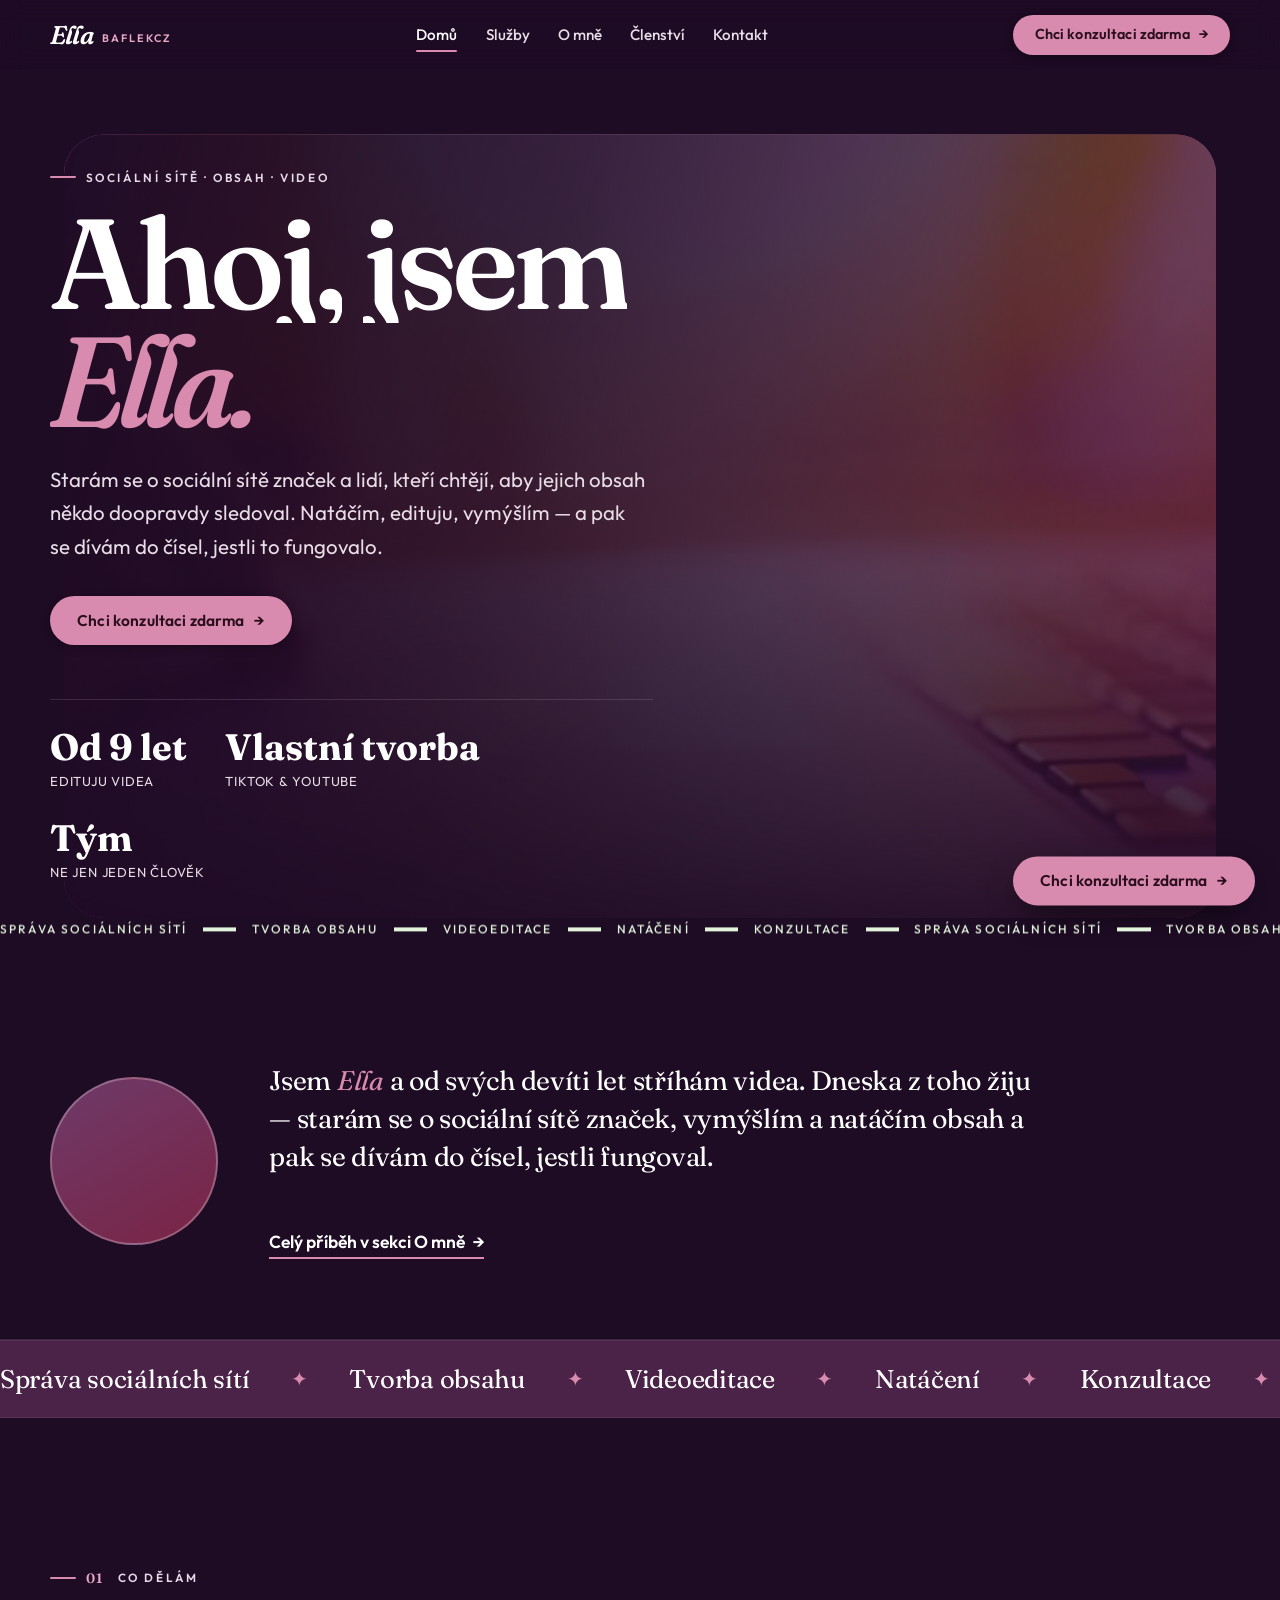
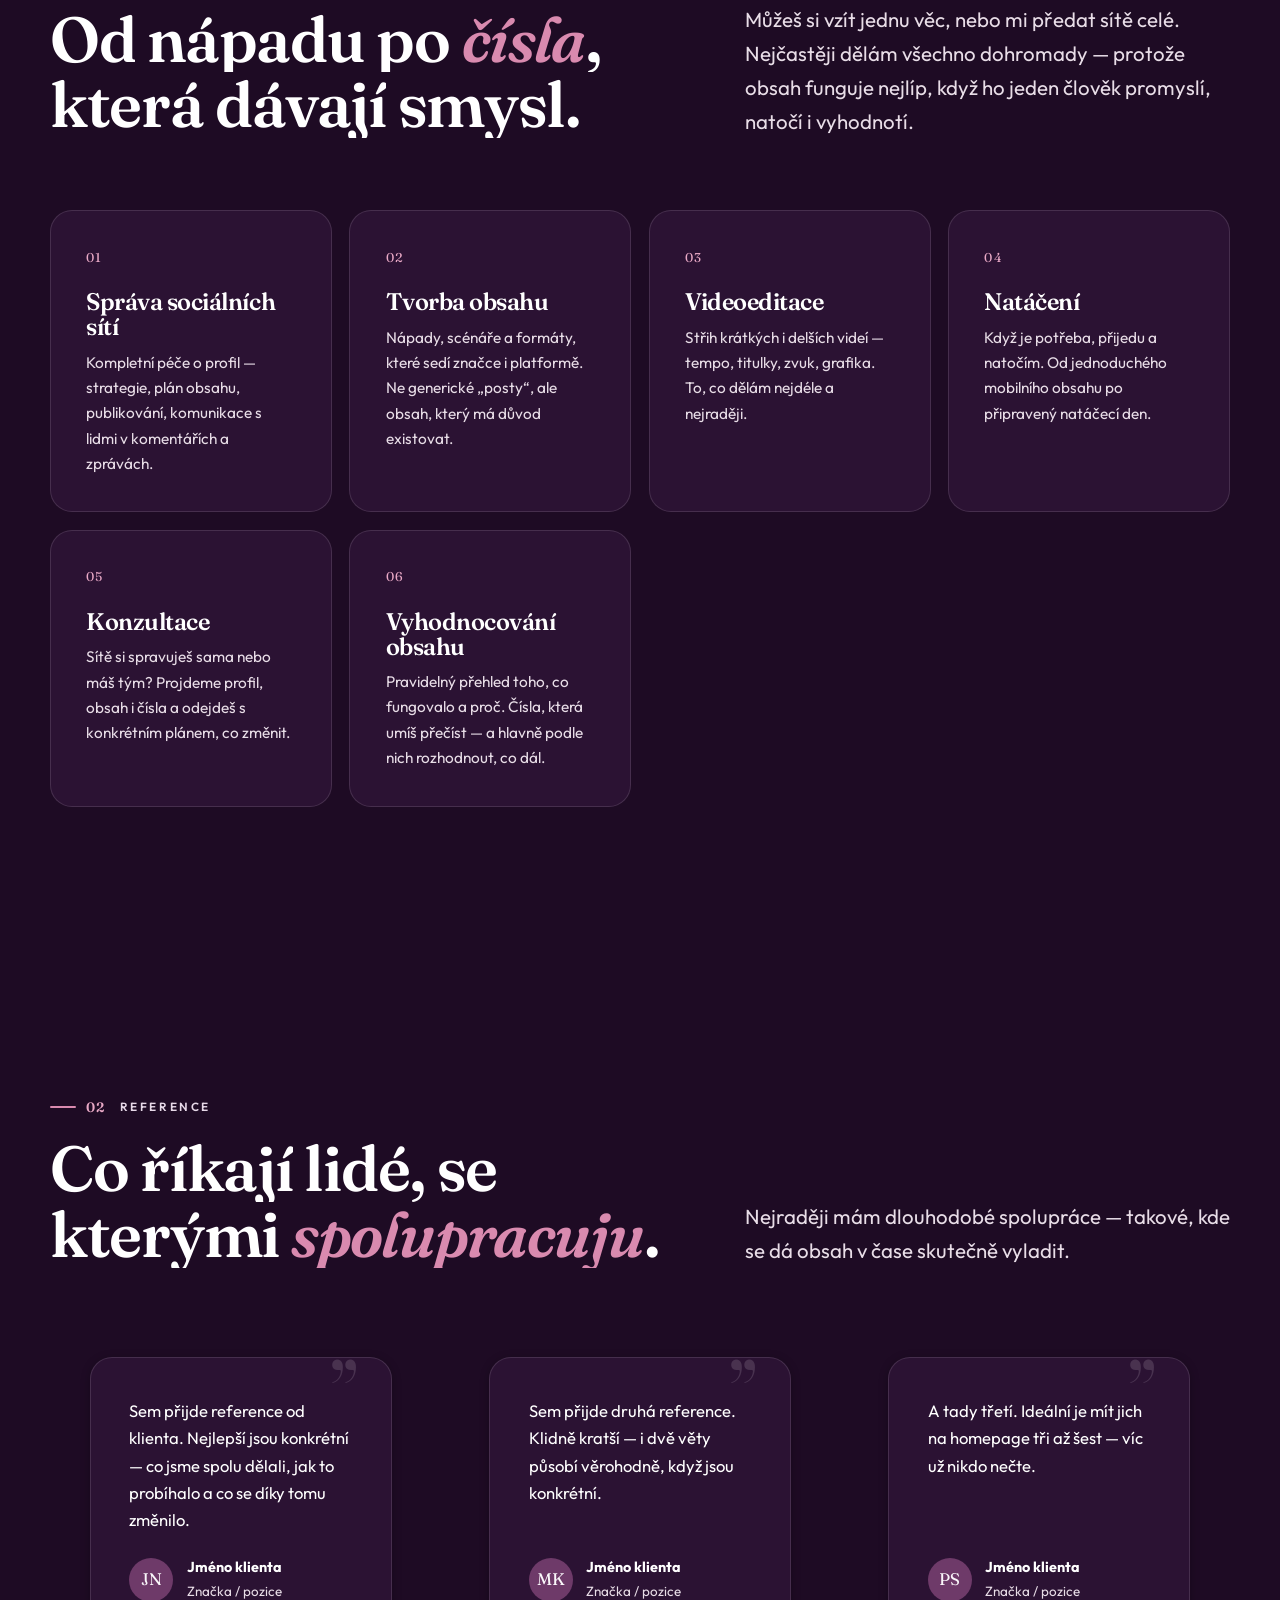
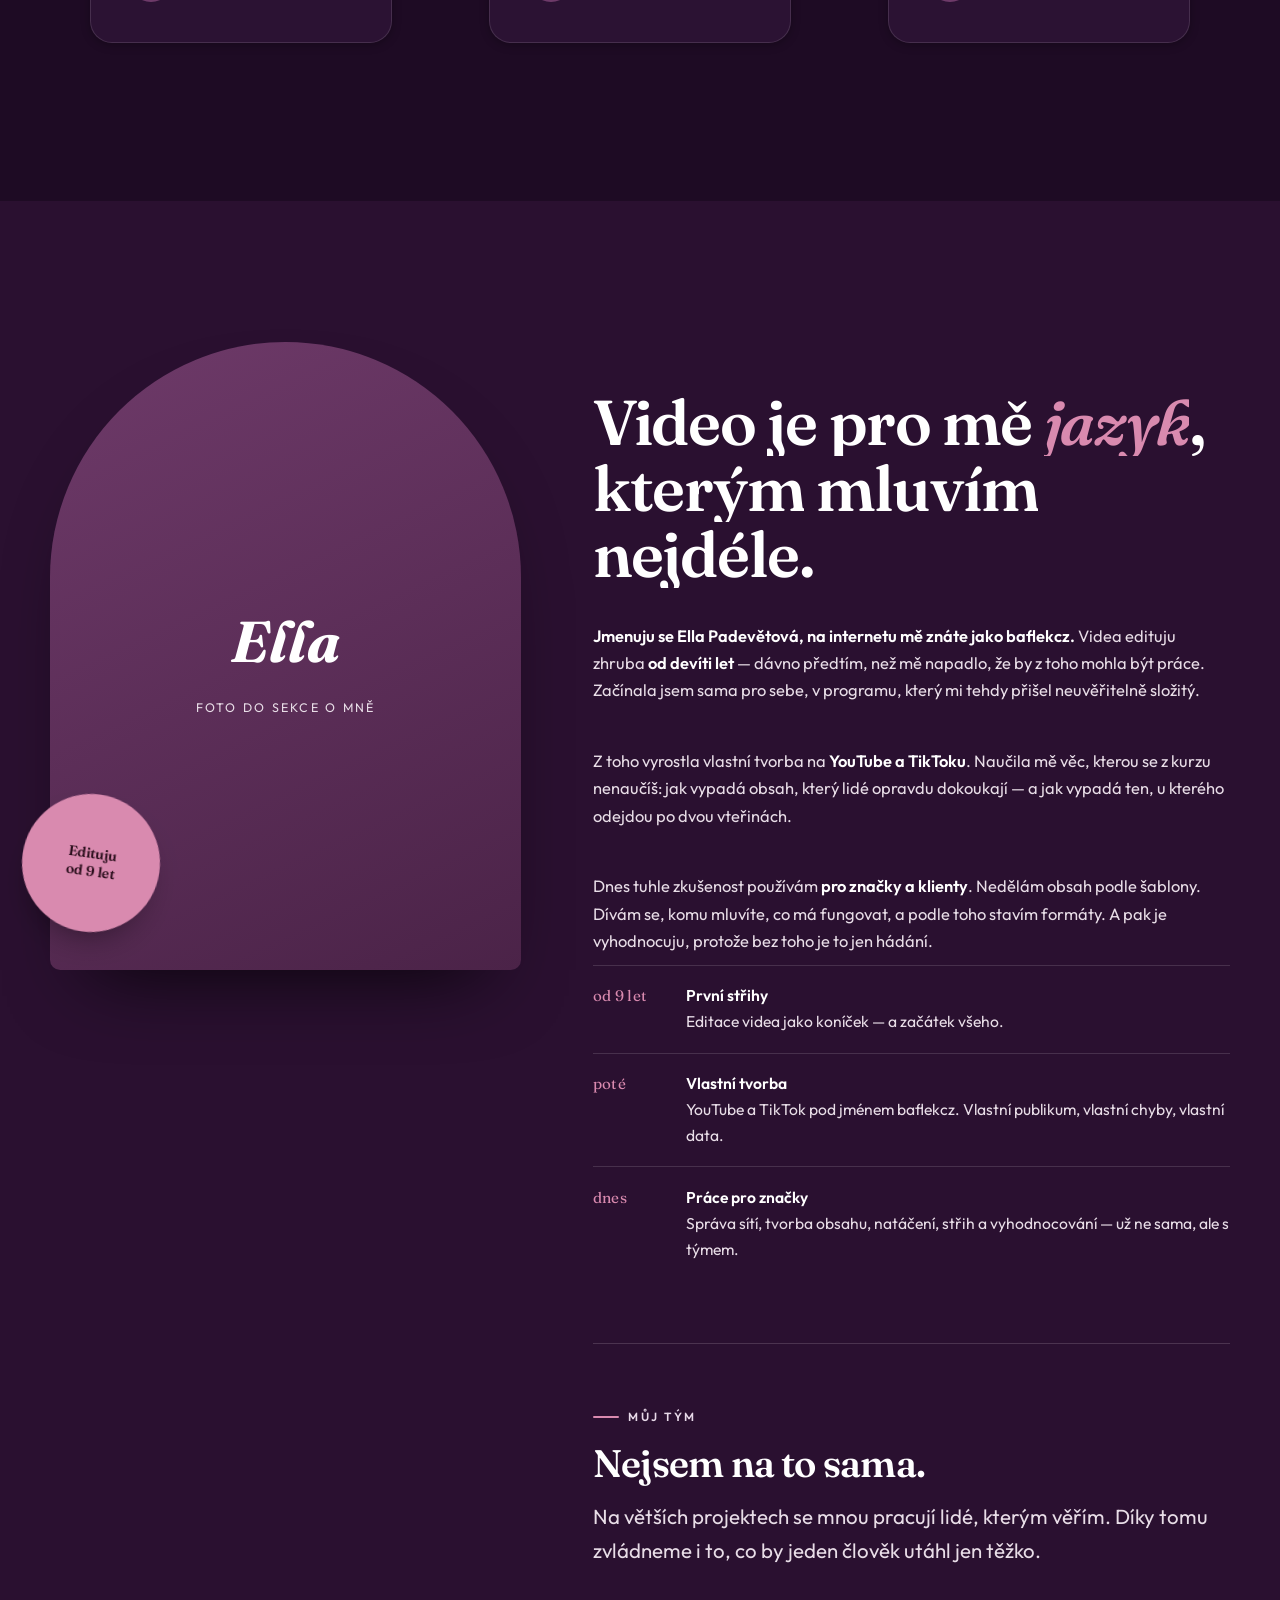
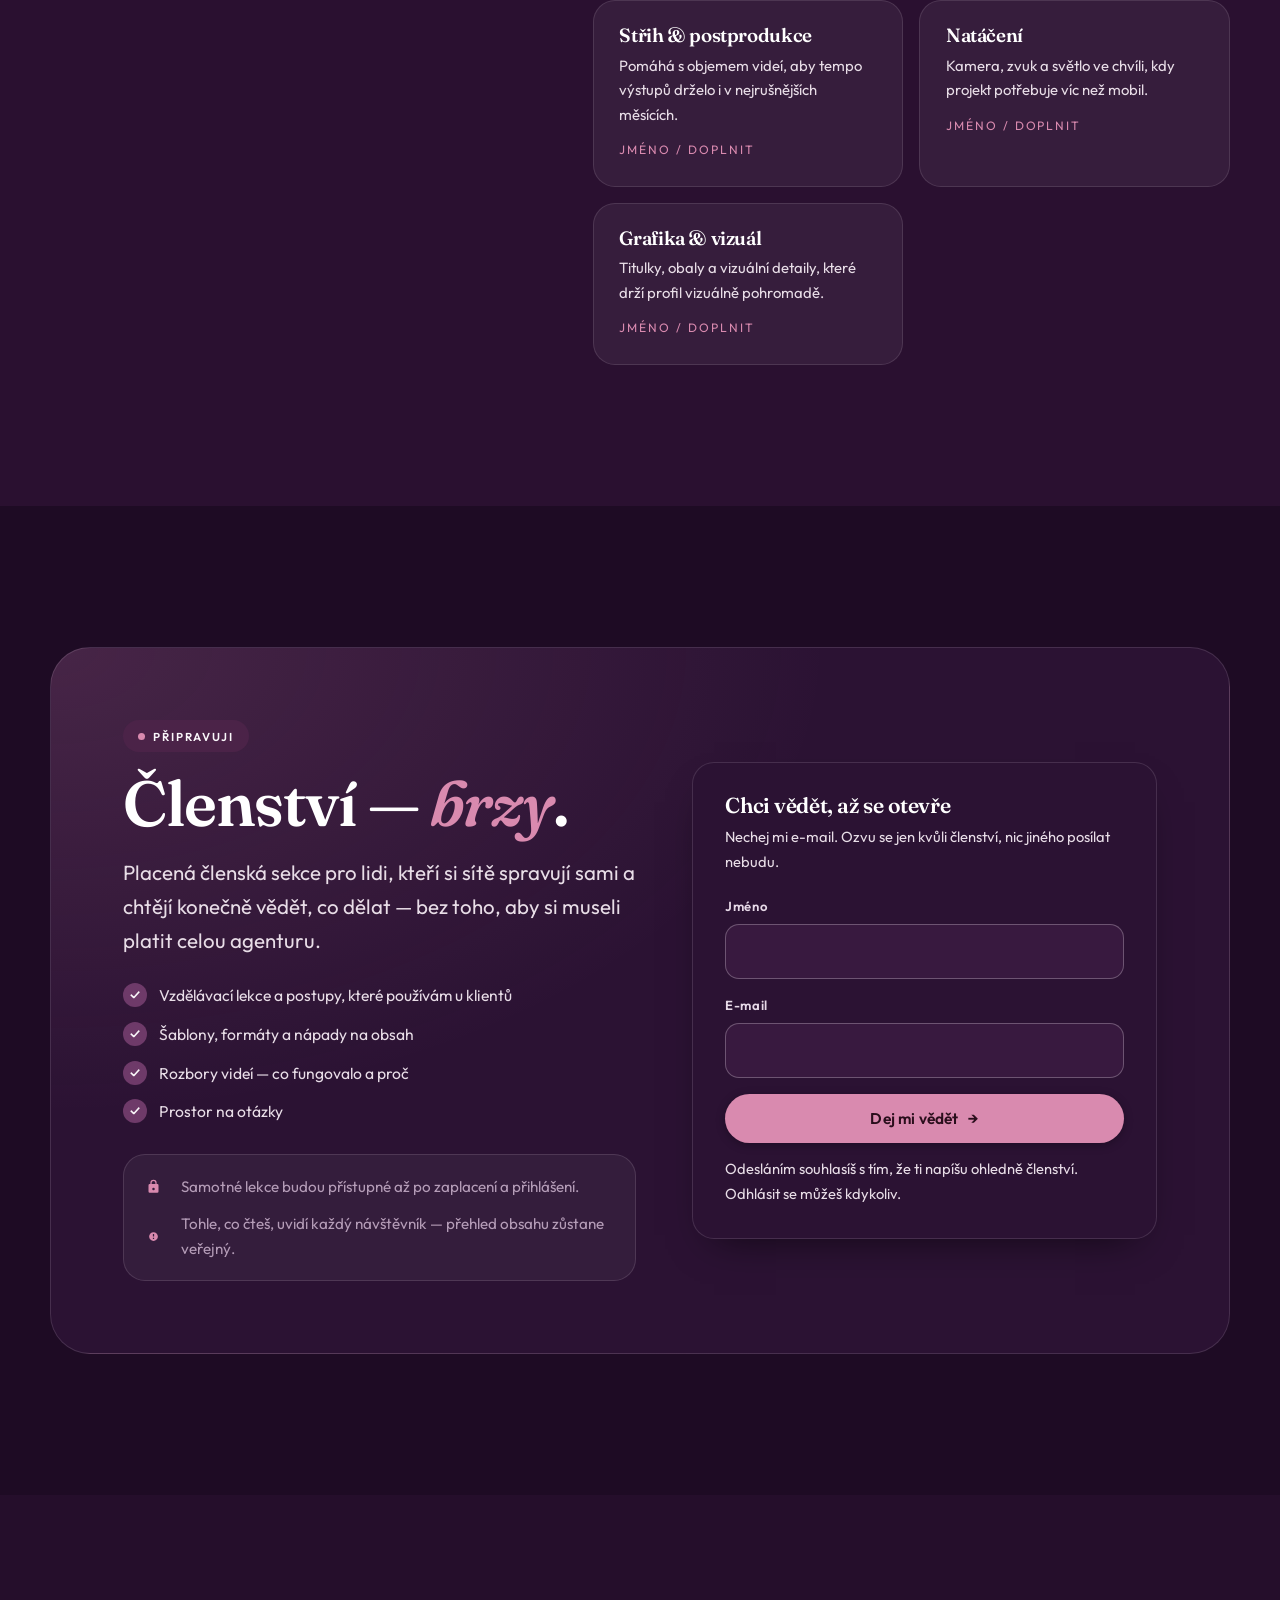
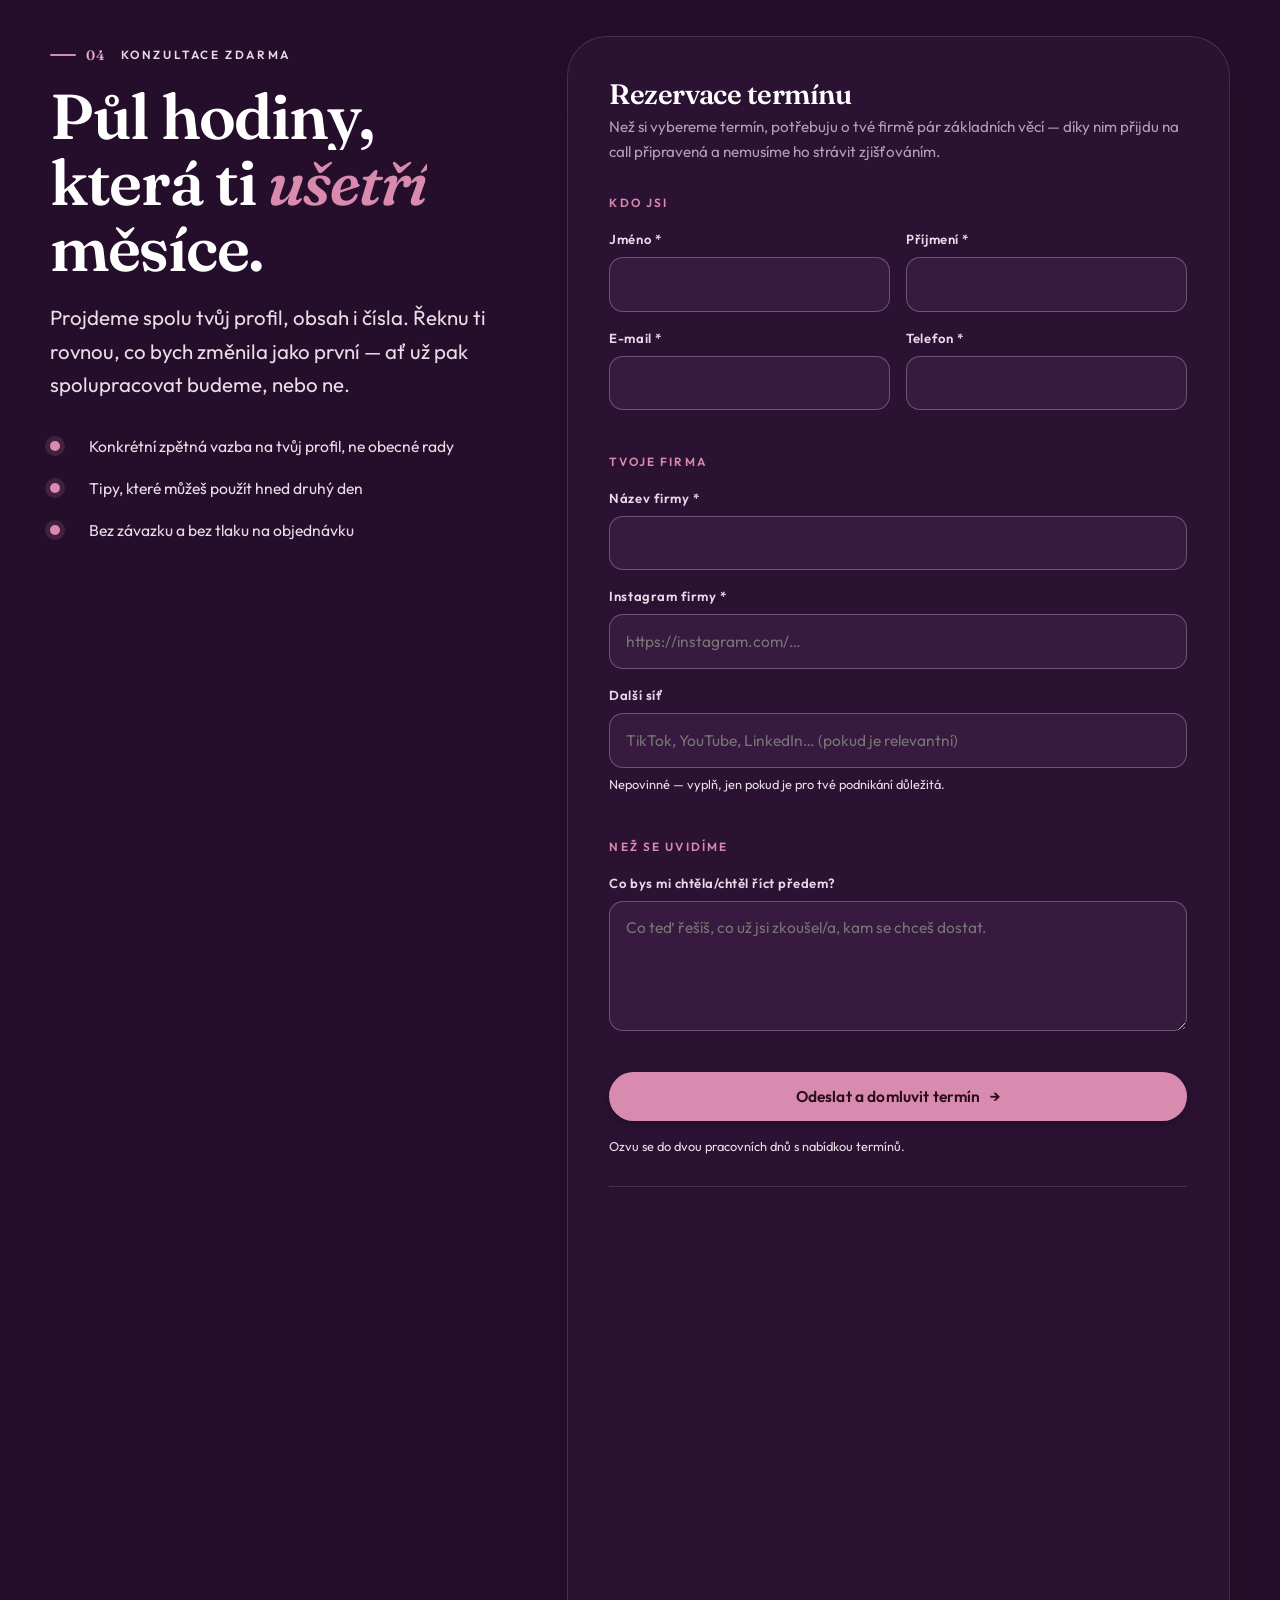
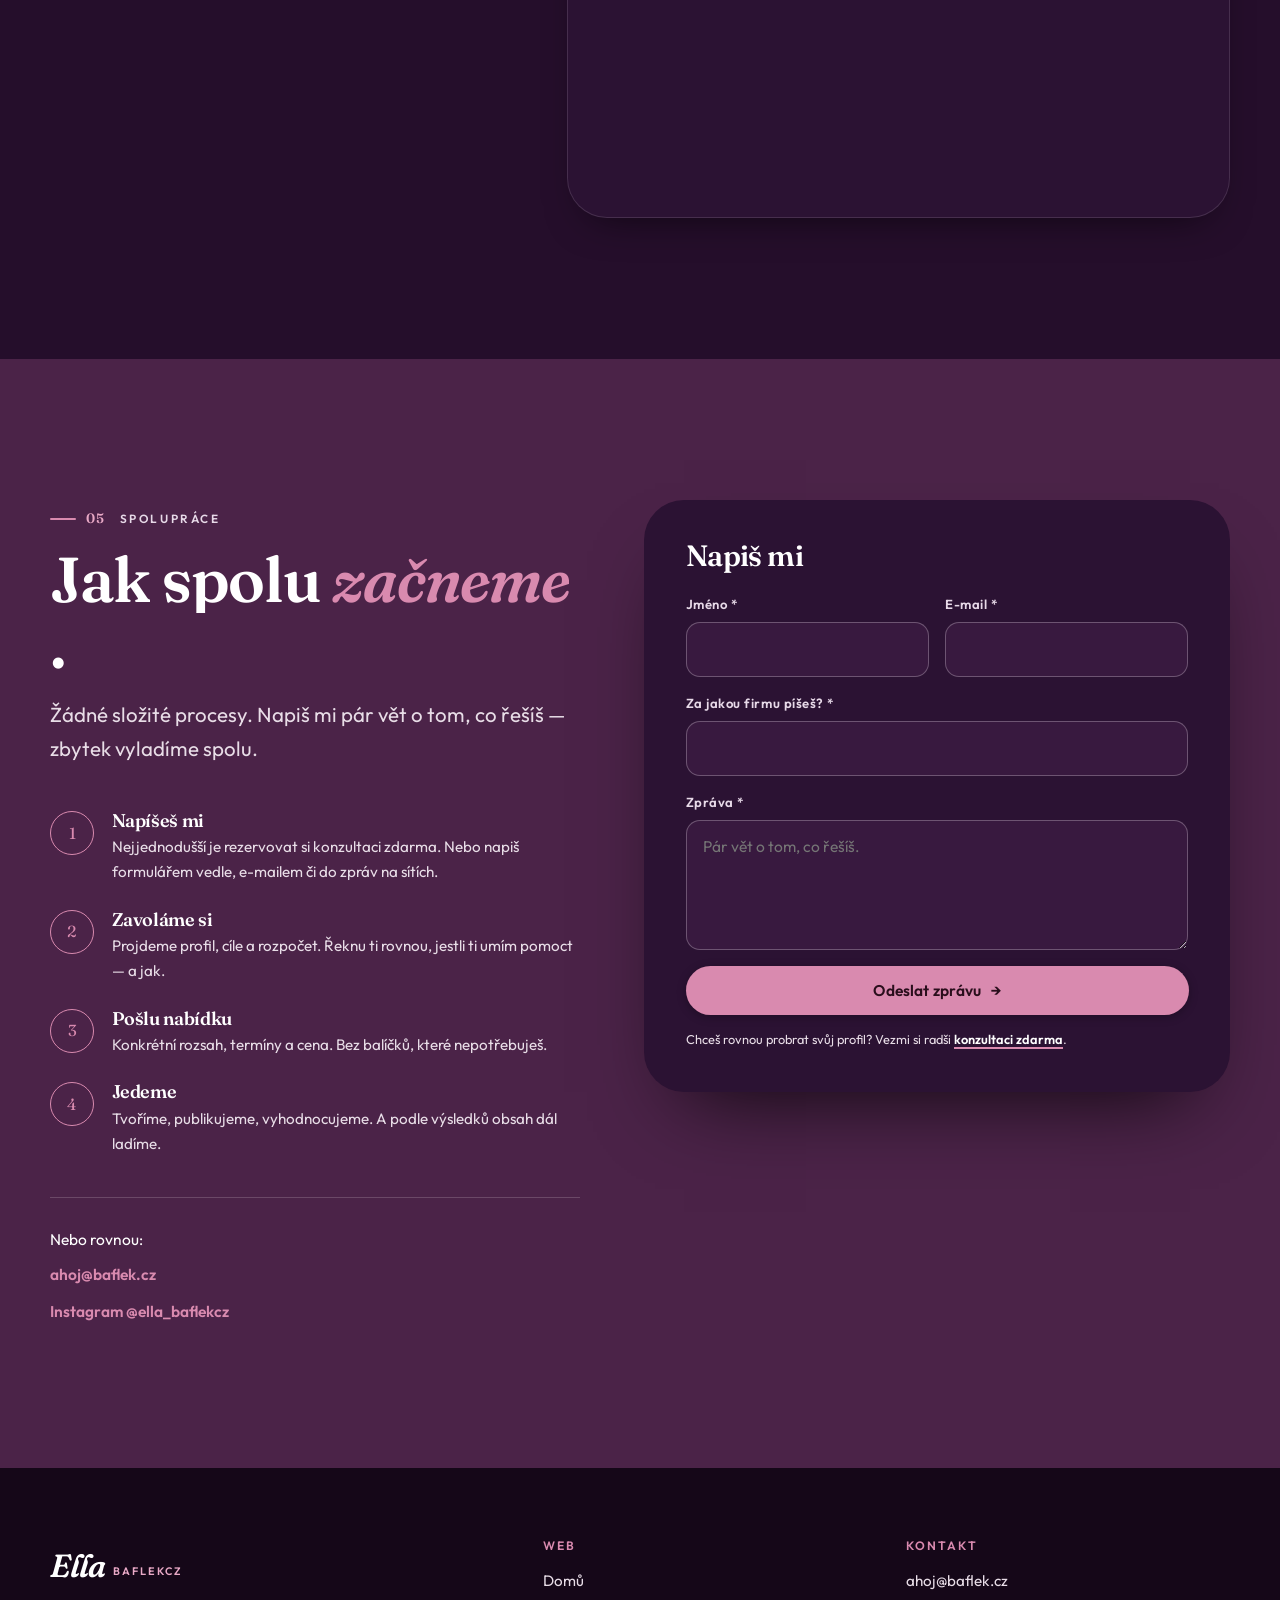
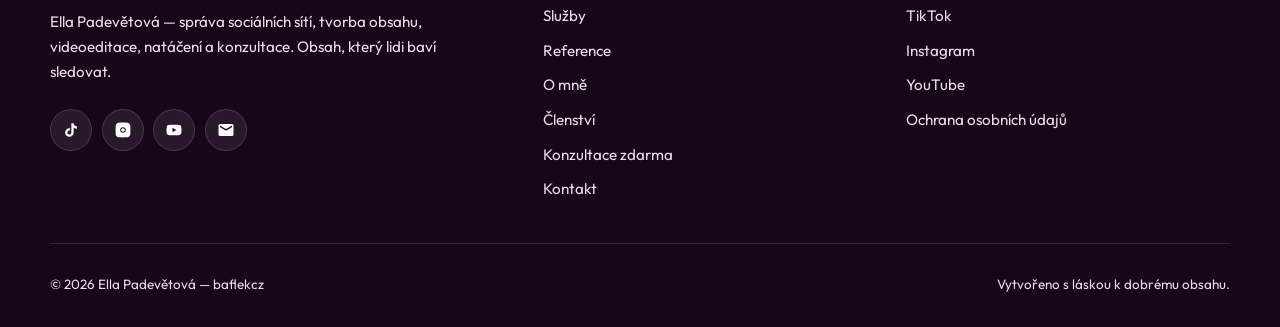
==== commit 410442fc: "Zapojit Formspree rezervace a Google Calendar embed Co-Authored-By: Claude Sonnet 5 <noreply@anthrop" ====
--- a/index.html
+++ b/index.html
@@ -533,7 +533,7 @@
             <h3>Chci vědět, až se otevře</h3>
             <p>Nechej mi e-mail. Ozvu se jen kvůli členství, nic jiného posílat nebudu.</p>
 
-            <form action="https://formspree.io/f/ZDE_VLOZ_ID" method="POST" style="margin-top: 1.4rem;">
+            <form action="https://formspree.io/f/xrpblqpd" method="POST" style="margin-top: 1.4rem;">
               <input type="hidden" name="_subject" value="Zájem o členství — baflek.cz">
               <input type="text" name="_gotcha" tabindex="-1" autocomplete="off" style="display:none" aria-hidden="true">
 
@@ -593,7 +593,7 @@
           který má stejná pole rovnou v sobě — návod je v README, sekce
           "Rezervace konzultace".
         -->
-        <form action="https://formspree.io/f/ZDE_VLOZ_ID" method="POST">
+        <form action="https://formspree.io/f/xrpblqpd" method="POST">
           <input type="hidden" name="_subject" value="Žádost o konzultaci zdarma — baflek.cz">
           <input type="text" name="_gotcha" tabindex="-1" autocomplete="off" style="display:none" aria-hidden="true">
 
@@ -655,12 +655,16 @@
           <p class="form-note">Ozvu se do dvou pracovních dnů s nabídkou termínů.</p>
         </form>
 
-        <!-- Sem se vloží kalendář z Cal.com – návod v README. -->
+        <!-- Google Calendar embed – kalendář musí být ve Settings → "Zpřístupnit veřejně". -->
         <div class="booking__calendar">
-          <div class="booking__slot">
-            <strong>Tady bude kalendář s termíny</strong>
-            <span>Zapne se, jakmile bude hotový účet na Cal.com. Do té doby<br>termín domluvíme v odpovědi na formulář.</span>
-          </div>
+          <iframe
+            src="https://calendar.google.com/calendar/embed?src=ella.socialnisite%40gmail.com&ctz=Europe%2FPrague&mode=WEEK&showTitle=0&showTabs=0&showCalendars=0&showTz=0"
+            style="border: 0; width: 100%; min-height: 560px;"
+            frameborder="0"
+            scrolling="no"
+            loading="lazy"
+            title="Kalendář s volnými termíny"
+          ></iframe>
         </div>
       </div>
     </div>
@@ -721,7 +725,7 @@
       <div class="contact__card reveal" data-delay="2">
         <h3>Napiš mi</h3>
 
-        <form action="https://formspree.io/f/ZDE_VLOZ_ID" method="POST">
+        <form action="https://formspree.io/f/xrpblqpd" method="POST">
           <input type="hidden" name="_subject" value="Nová zpráva z webu baflek.cz">
           <input type="text" name="_gotcha" tabindex="-1" autocomplete="off" style="display:none" aria-hidden="true">
 
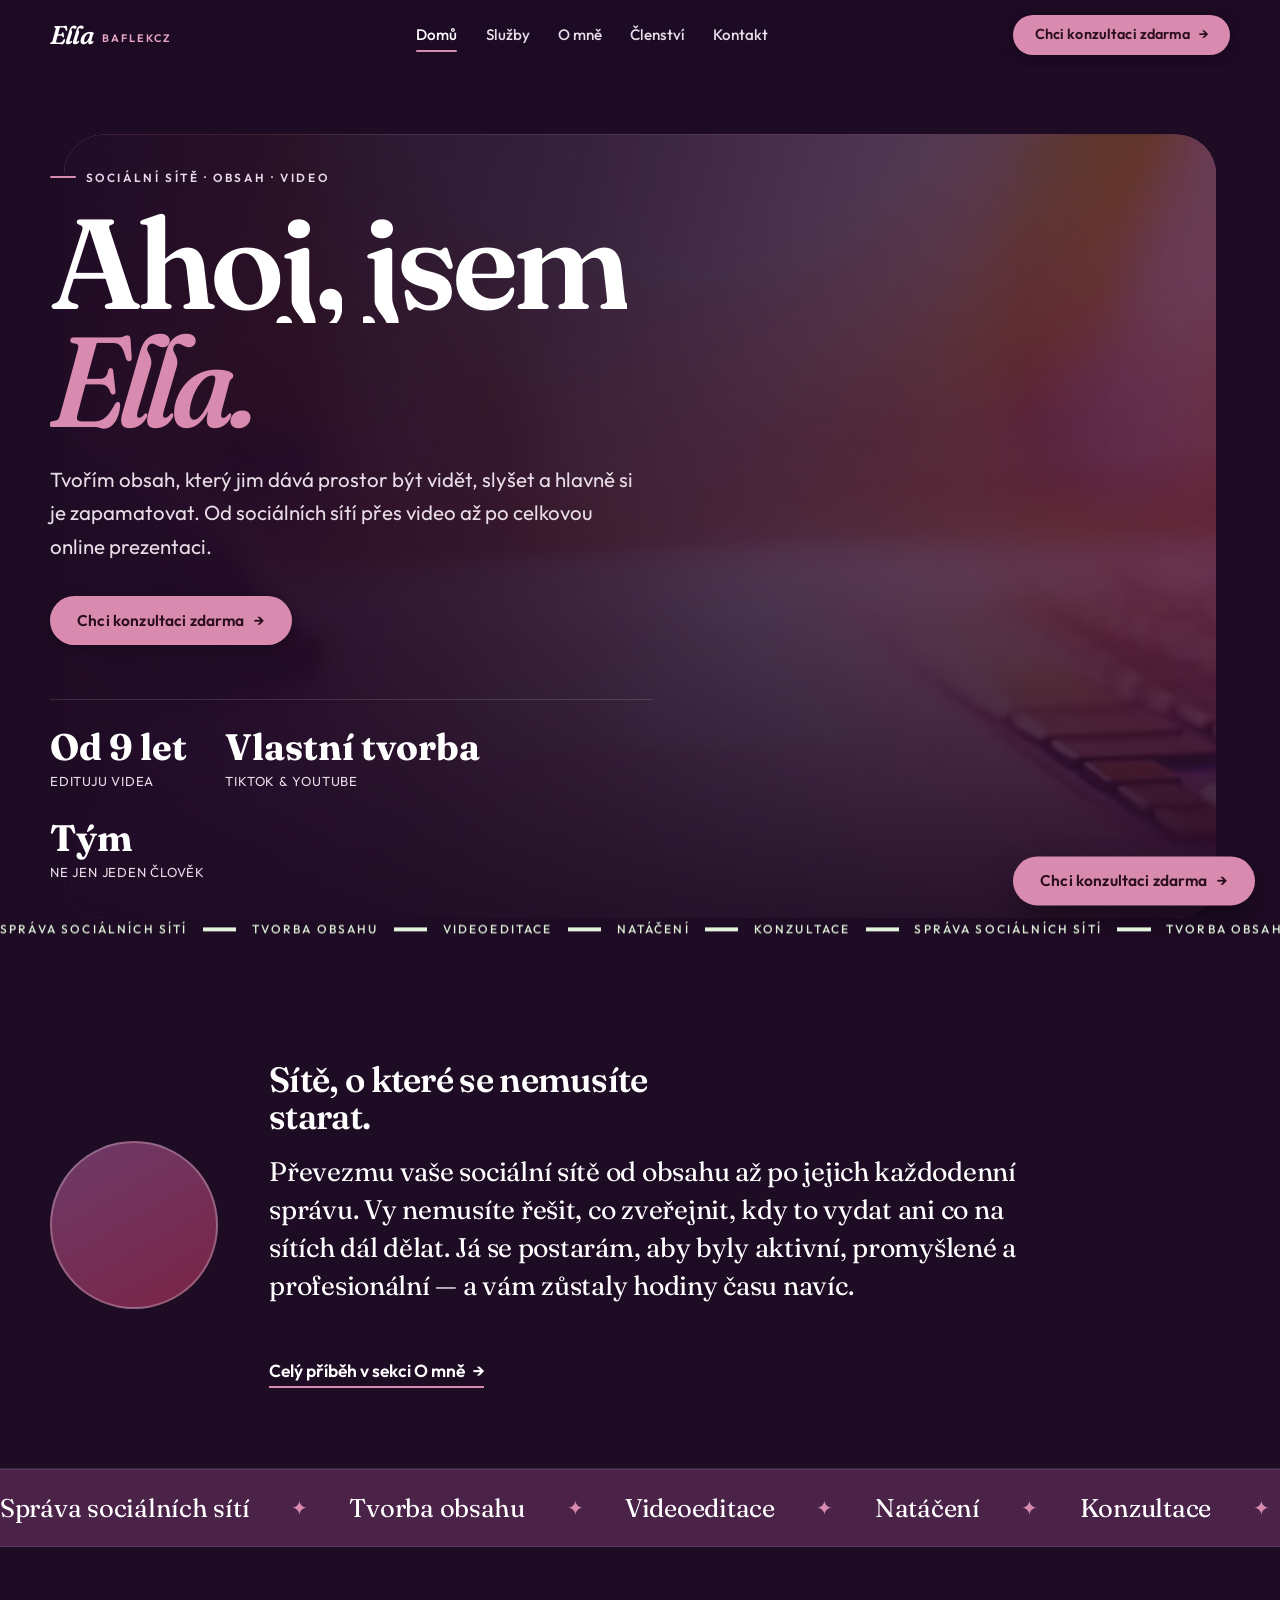
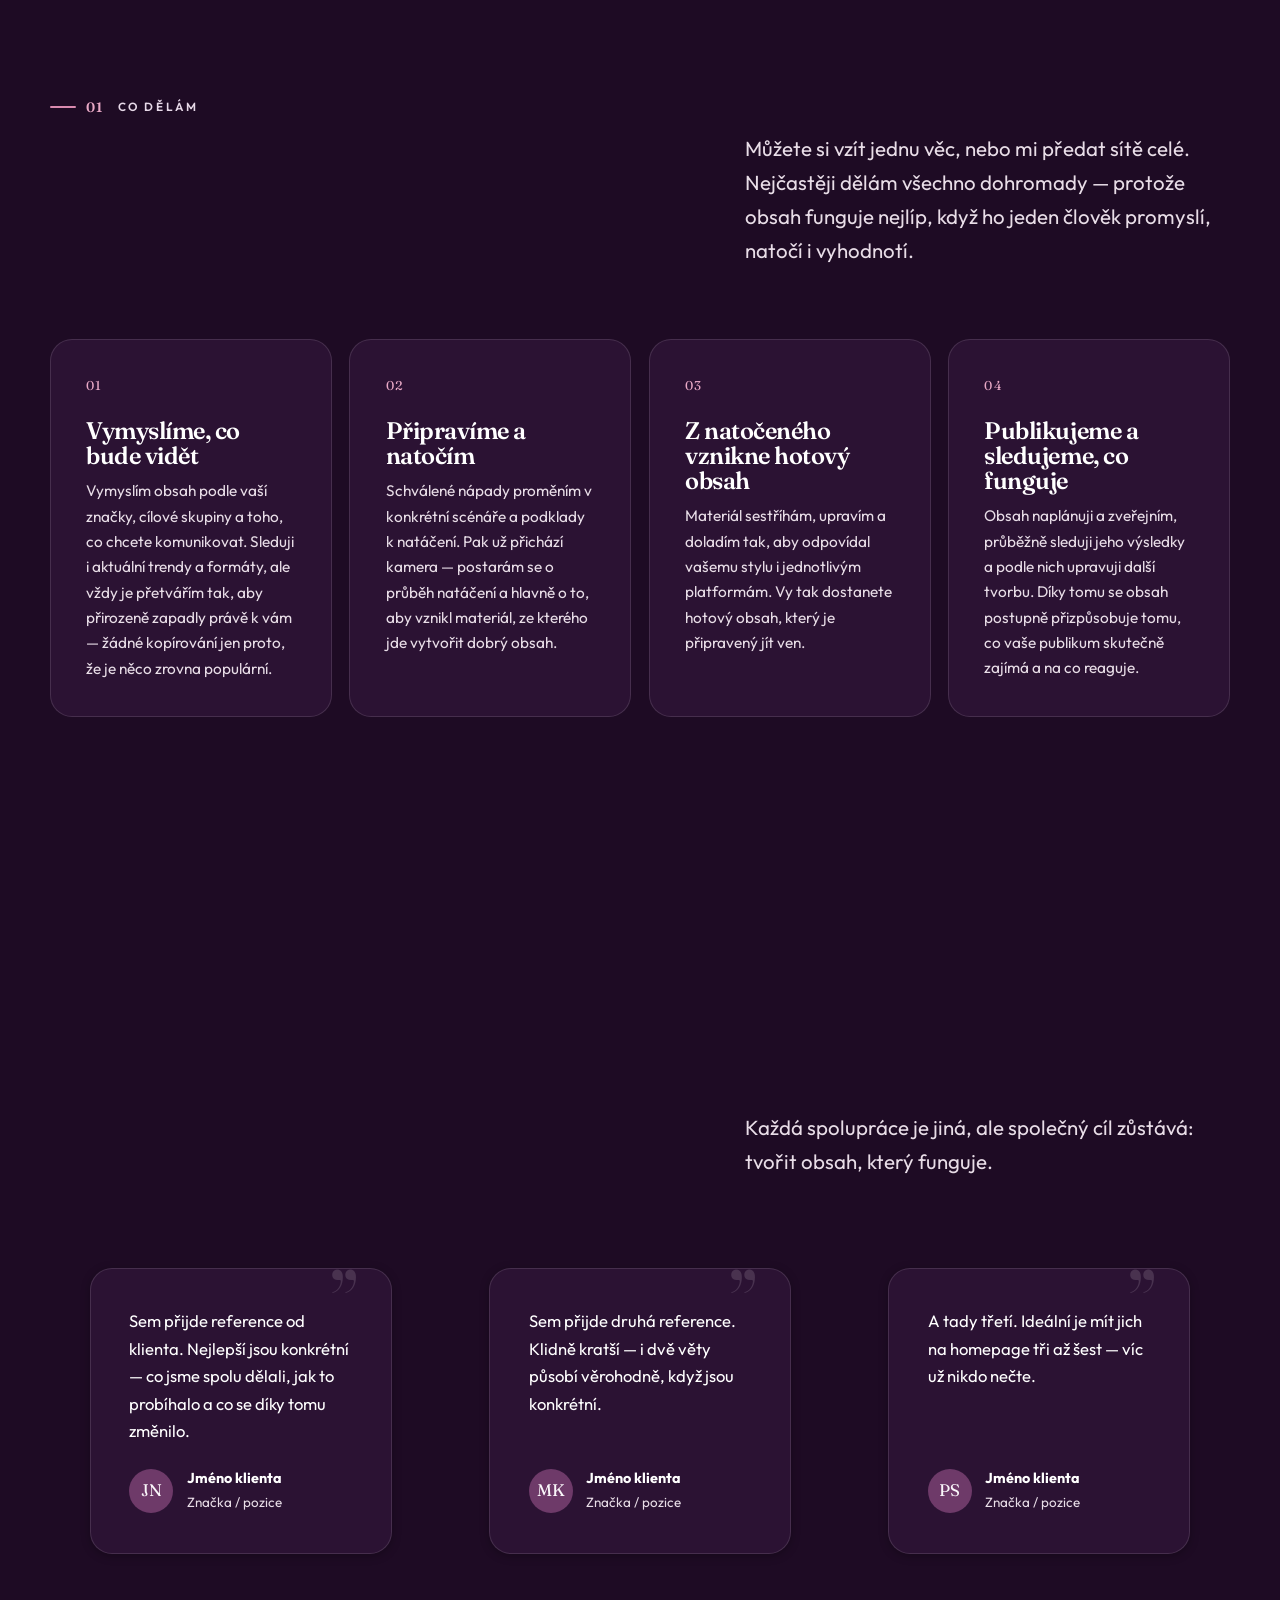
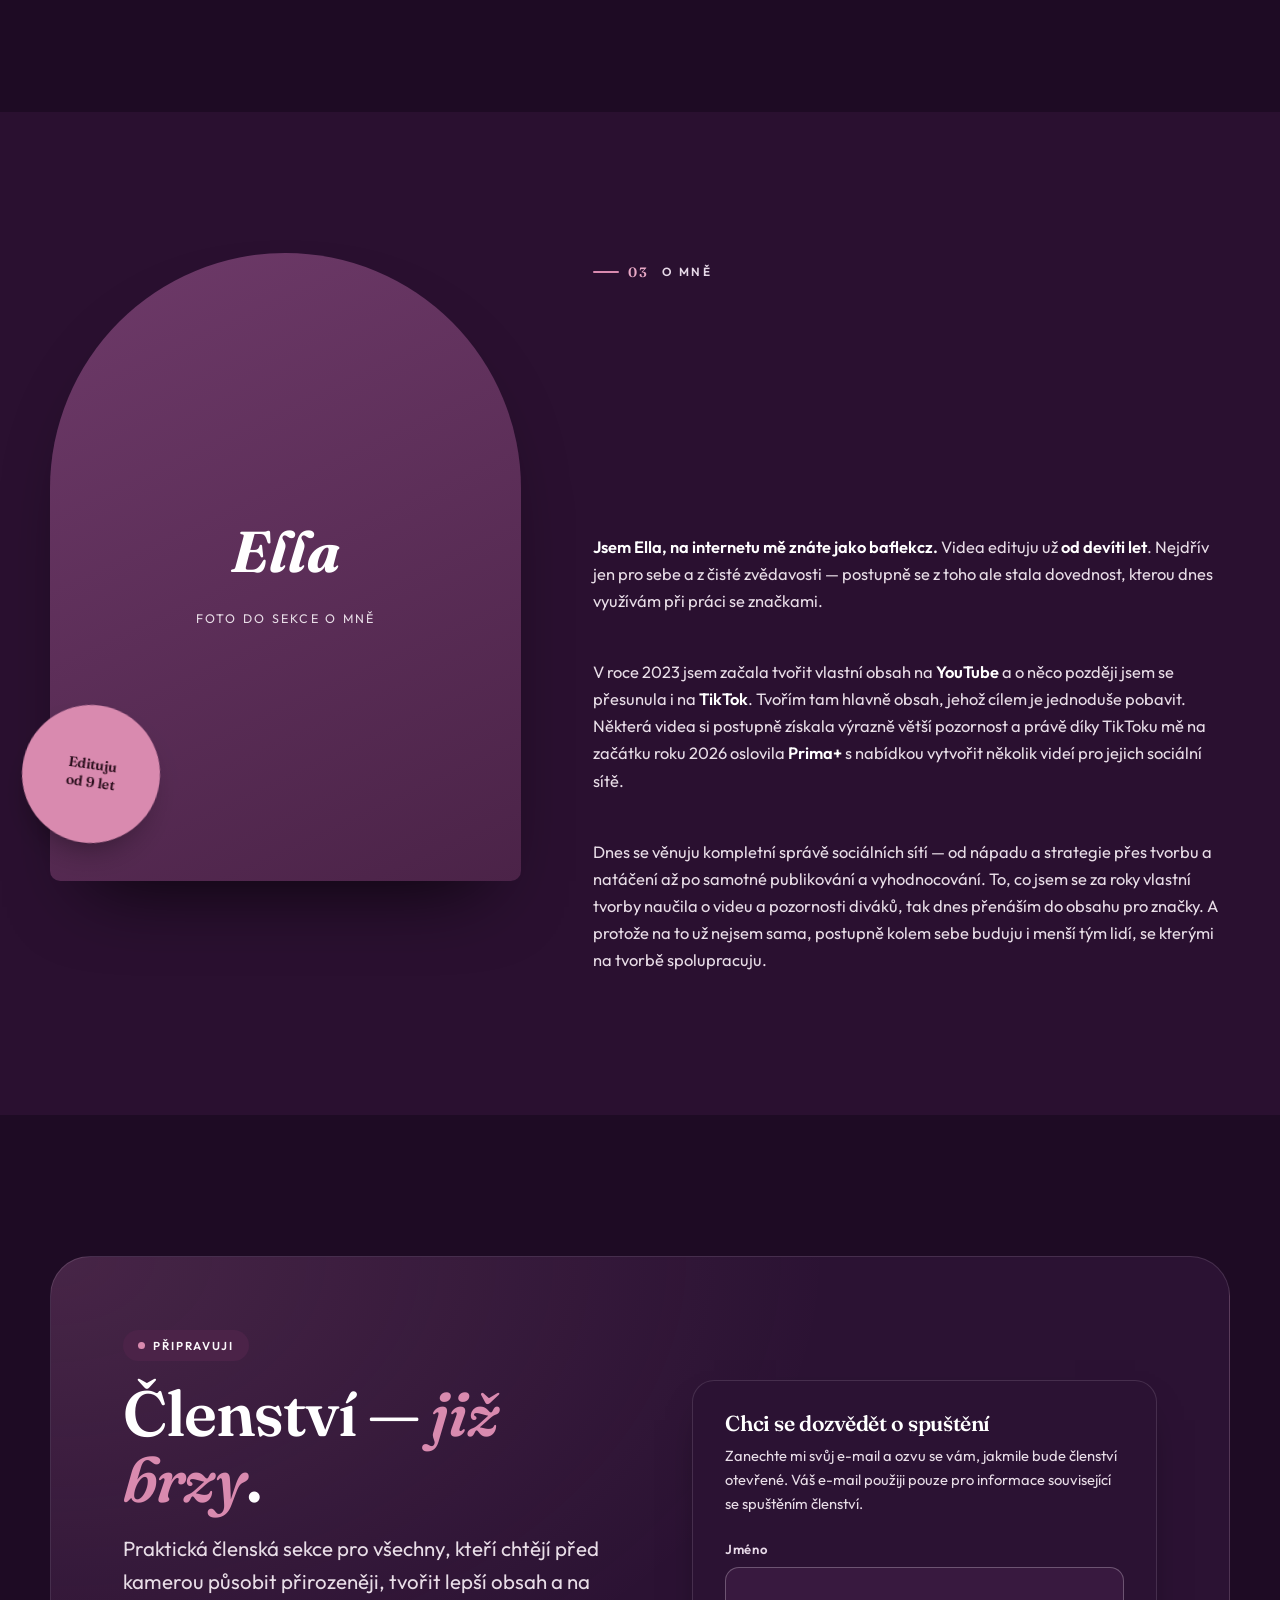
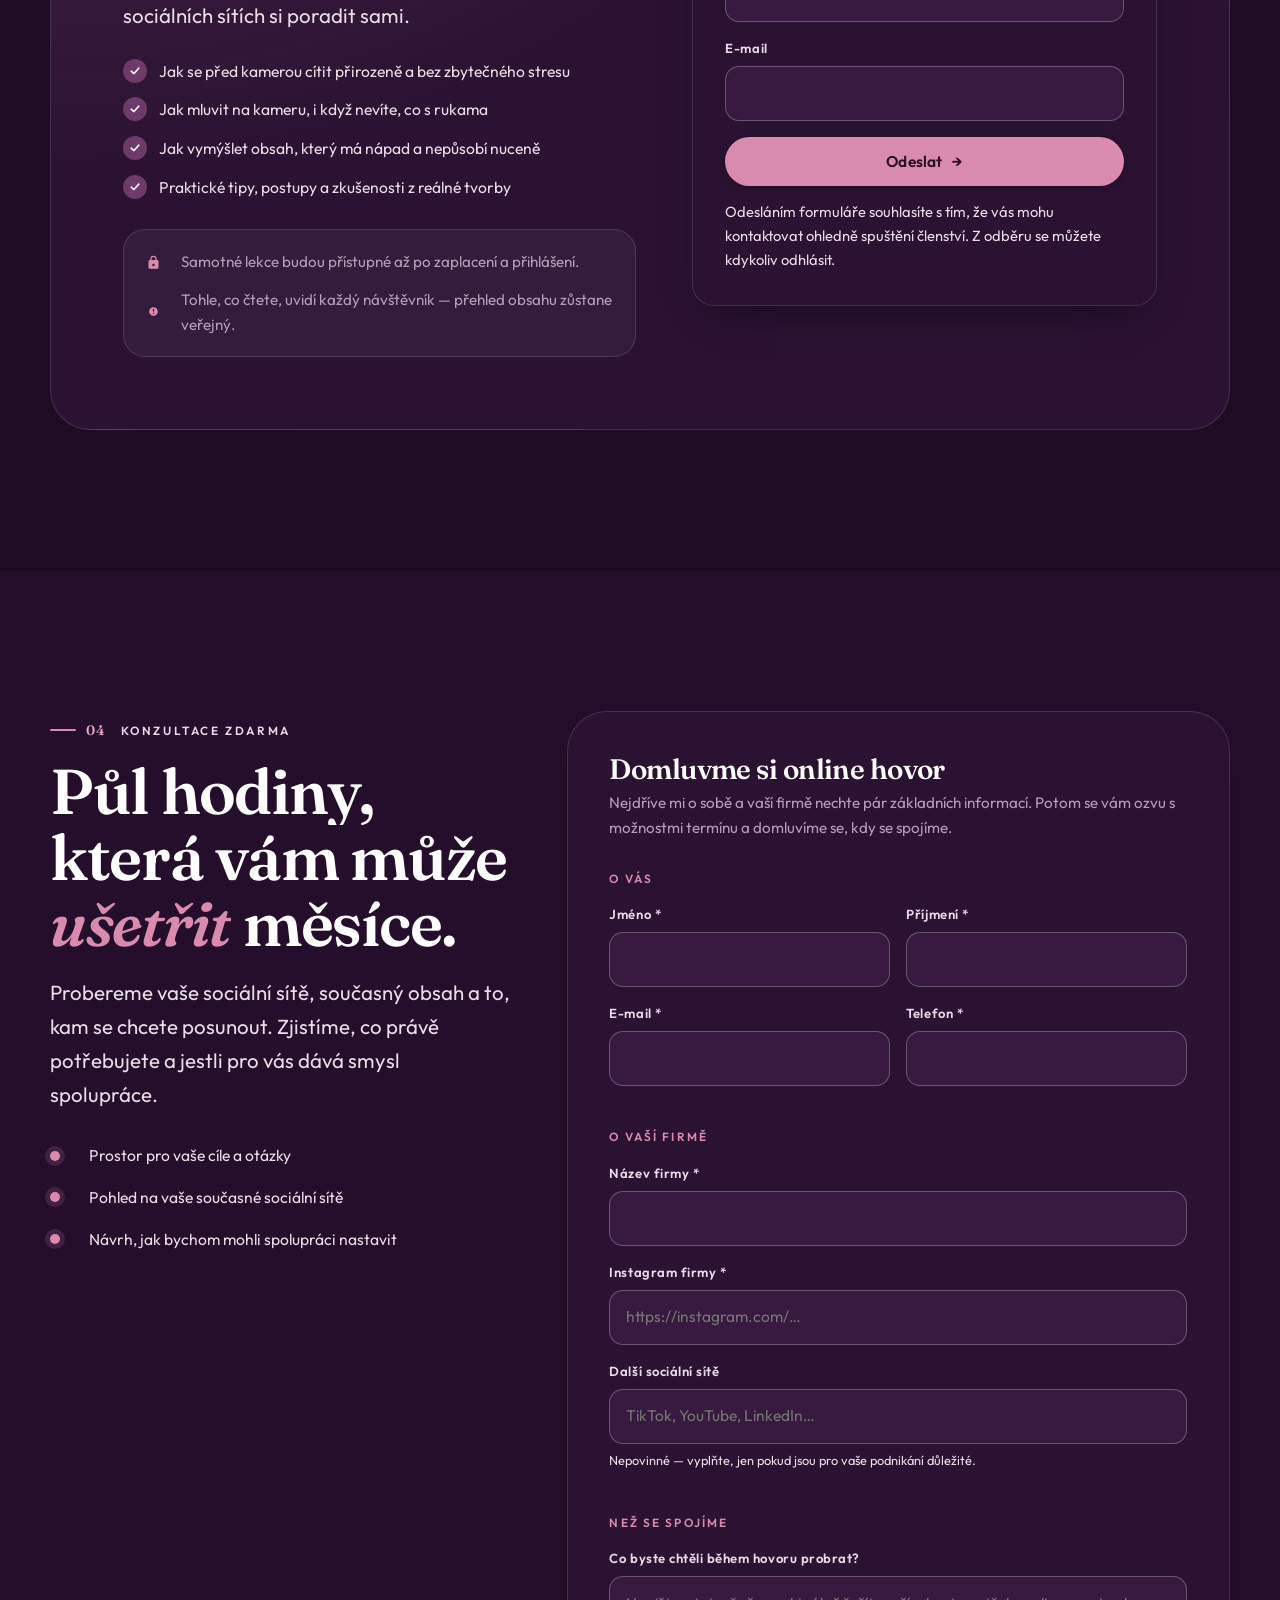
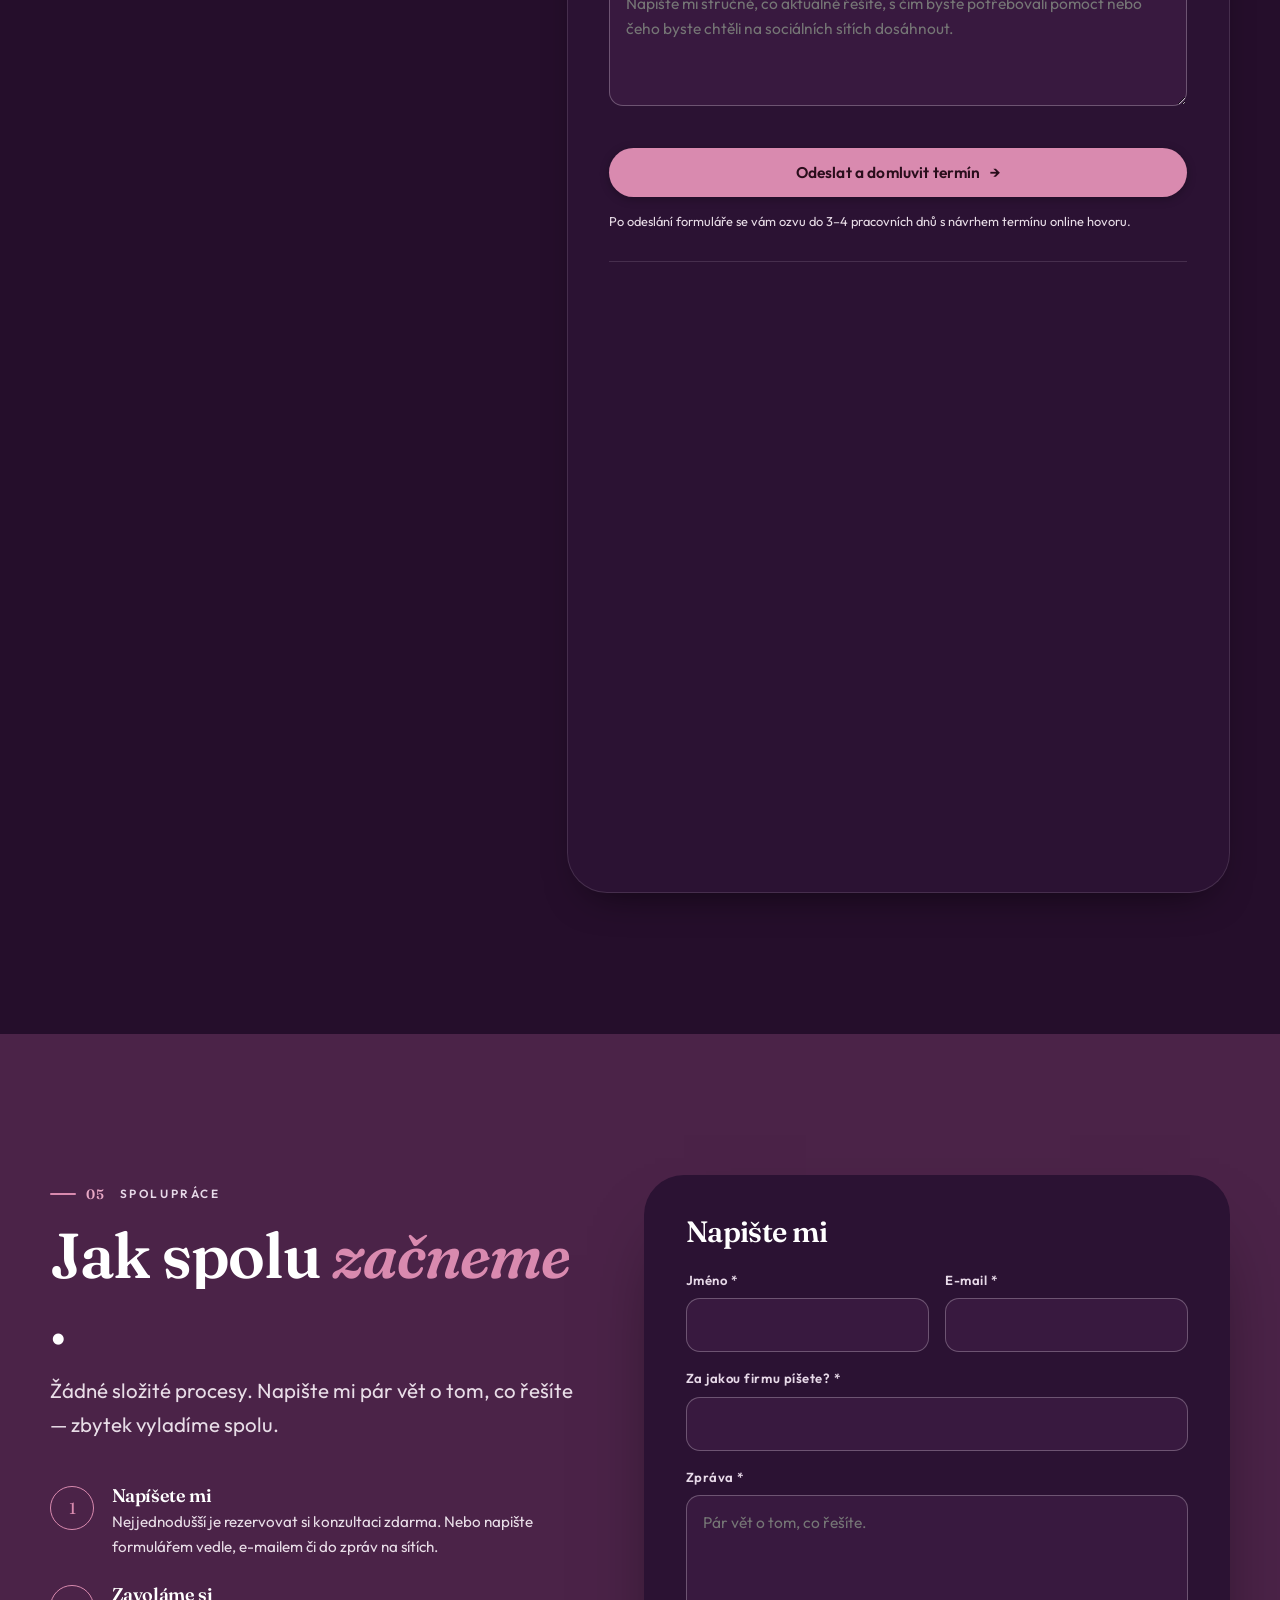
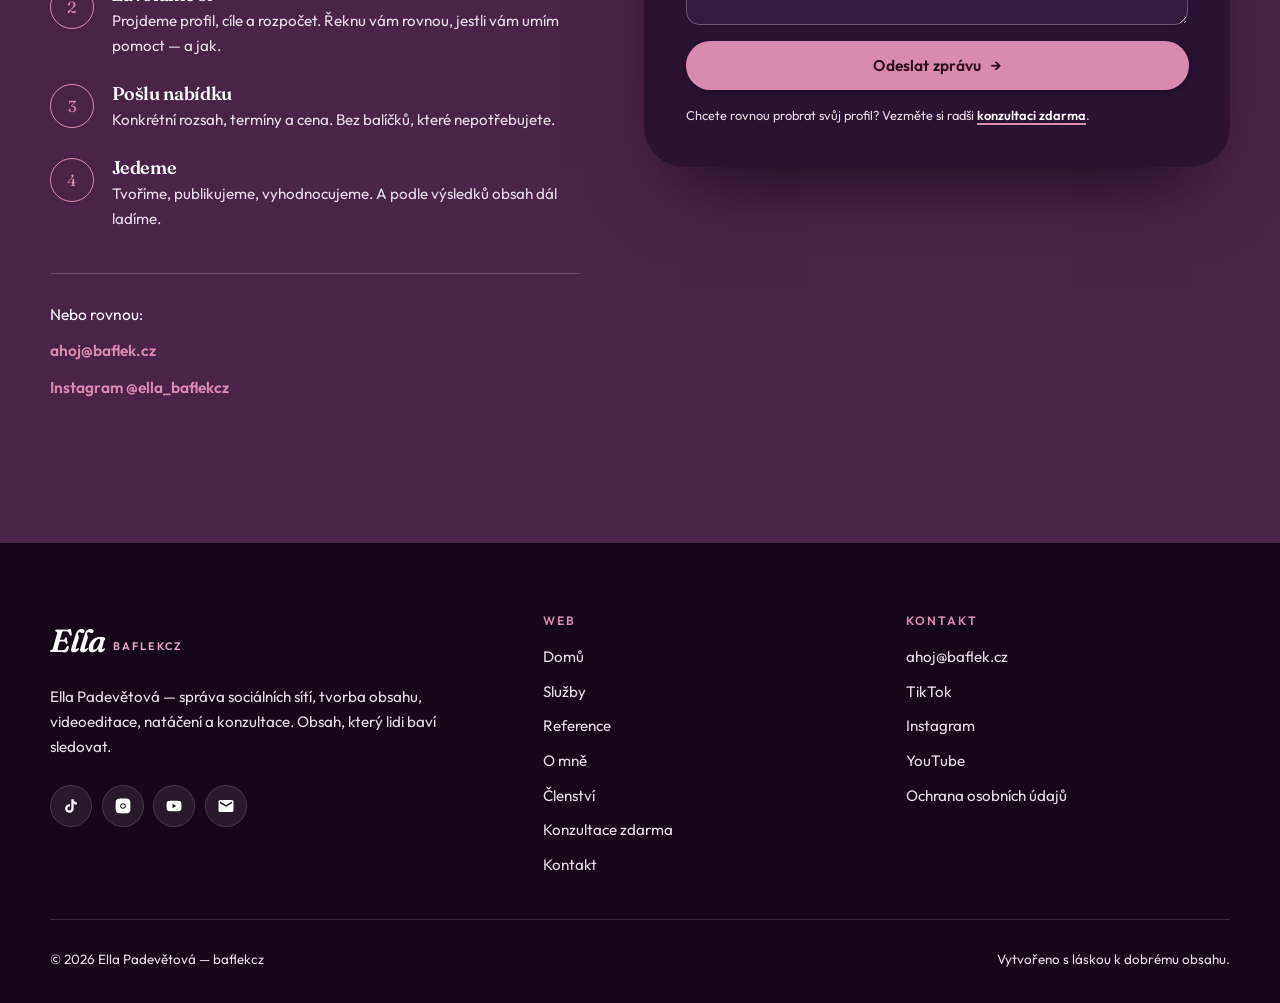
==== commit 3828db19: "Nové texty a převedení webu na vykání Obsahový přepis podle dodaných textů.  Texty: - hero: nový hla" ====
--- a/index.html
+++ b/index.html
@@ -206,9 +206,8 @@
         </h1>
 
         <p class="lead hero__intro reveal" data-delay="2">
-          Starám se o sociální sítě značek a lidí, kteří chtějí, aby jejich obsah
-          někdo doopravdy sledoval. Natáčím, edituju, vymýšlím — a pak se dívám
-          do čísel, jestli to fungovalo.
+          Tvořím obsah, který jim dává prostor být vidět, slyšet a hlavně si je
+          zapamatovat. Od sociálních sítí přes video až po celkovou online prezentaci.
         </p>
 
         <div class="hero__actions reveal" data-delay="3">
@@ -240,10 +239,15 @@
       <!-- FOTKA: <img class="intro__portrait" src="assets/img/ella-portret.jpg" alt="Ella (baflekcz)" width="336" height="336"> -->
       <div class="intro__portrait reveal" aria-hidden="true"></div>
       <div class="reveal" data-delay="1">
+        <h2 class="section-title" data-masked
+            style="font-size: clamp(1.5rem, 1.2rem + 1.3vw, 2.2rem); margin-bottom: 1.1rem;">
+          Sítě, o které se nemusíte starat.
+        </h2>
         <p>
-          Jsem <em>Ella</em> a od svých devíti let stříhám videa. Dneska z toho
-          žiju — starám se o sociální sítě značek, vymýšlím a natáčím obsah
-          a pak se dívám do čísel, jestli fungoval.
+          Převezmu vaše sociální sítě od obsahu až po jejich každodenní správu.
+          Vy nemusíte řešit, co zveřejnit, kdy to vydat ani co na sítích dál dělat.
+          Já se postarám, aby byly aktivní, promyšlené a profesionální — a vám
+          zůstaly hodiny času navíc.
         </p>
         <a class="link-underline intro__more" href="#o-mne">
           Celý příběh v sekci O mně <span class="arrow" aria-hidden="true">→</span>
@@ -281,7 +285,7 @@
           </h2>
         </div>
         <p class="lead reveal" data-delay="2">
-          Můžeš si vzít jednu věc, nebo mi předat sítě celé. Nejčastěji dělám
+          Můžete si vzít jednu věc, nebo mi předat sítě celé. Nejčastěji dělám
           všechno dohromady — protože obsah funguje nejlíp, když ho jeden člověk
           promyslí, natočí i vyhodnotí.
         </p>
@@ -290,38 +294,26 @@
       <div class="services__grid" data-stagger>
         <article class="service">
           <span class="service__num">01</span>
-          <h3>Správa sociálních sítí</h3>
-          <p>Kompletní péče o profil — strategie, plán obsahu, publikování, komunikace s lidmi v komentářích a zprávách.</p>
+          <h3>Vymyslíme, co bude vidět</h3>
+          <p>Vymyslím obsah podle vaší značky, cílové skupiny a toho, co chcete komunikovat. Sleduji i aktuální trendy a formáty, ale vždy je přetvářím tak, aby přirozeně zapadly právě k vám — žádné kopírování jen proto, že je něco zrovna populární.</p>
         </article>
 
         <article class="service">
           <span class="service__num">02</span>
-          <h3>Tvorba obsahu</h3>
-          <p>Nápady, scénáře a formáty, které sedí značce i platformě. Ne generické „posty“, ale obsah, který má důvod existovat.</p>
+          <h3>Připravíme a natočím</h3>
+          <p>Schválené nápady proměním v konkrétní scénáře a podklady k natáčení. Pak už přichází kamera — postarám se o průběh natáčení a hlavně o to, aby vznikl materiál, ze kterého jde vytvořit dobrý obsah.</p>
         </article>
 
         <article class="service">
           <span class="service__num">03</span>
-          <h3>Videoeditace</h3>
-          <p>Střih krátkých i delších videí — tempo, titulky, zvuk, grafika. To, co dělám nejdéle a nejraději.</p>
+          <h3>Z natočeného vznikne hotový obsah</h3>
+          <p>Materiál sestříhám, upravím a doladím tak, aby odpovídal vašemu stylu i jednotlivým platformám. Vy tak dostanete hotový obsah, který je připravený jít ven.</p>
         </article>
 
         <article class="service">
           <span class="service__num">04</span>
-          <h3>Natáčení</h3>
-          <p>Když je potřeba, přijedu a natočím. Od jednoduchého mobilního obsahu po připravený natáčecí den.</p>
-        </article>
-
-        <article class="service">
-          <span class="service__num">05</span>
-          <h3>Konzultace</h3>
-          <p>Sítě si spravuješ sama nebo máš tým? Projdeme profil, obsah i čísla a odejdeš s konkrétním plánem, co změnit.</p>
-        </article>
-
-        <article class="service">
-          <span class="service__num">06</span>
-          <h3>Vyhodnocování obsahu</h3>
-          <p>Pravidelný přehled toho, co fungovalo a proč. Čísla, která umíš přečíst — a hlavně podle nich rozhodnout, co dál.</p>
+          <h3>Publikujeme a sledujeme, co funguje</h3>
+          <p>Obsah naplánuji a zveřejním, průběžně sleduji jeho výsledky a podle nich upravuji další tvorbu. Díky tomu se obsah postupně přizpůsobuje tomu, co vaše publikum skutečně zajímá a na co reaguje.</p>
         </article>
       </div>
     </div>
@@ -334,12 +326,12 @@
         <div>
           <p class="eyebrow reveal"><span class="section-index">02</span> &nbsp;Reference</p>
           <h2 class="section-title" data-masked>
-            Co říkají lidé, se kterými <em>spolupracuju</em>.
+            Co o spolupráci říkají <em>klienti</em>.
           </h2>
         </div>
         <p class="lead reveal" data-delay="2">
-          Nejraději mám dlouhodobé spolupráce — takové, kde se dá obsah v čase
-          skutečně vyladit.
+          Každá spolupráce je jiná, ale společný cíl zůstává: tvořit obsah,
+          který funguje.
         </p>
       </div>
 
@@ -418,39 +410,35 @@
 
         <div class="story reveal" data-delay="2">
           <p>
-            <strong>Jmenuju se Ella Padevětová, na internetu mě znáte jako baflekcz.</strong>
-            Videa edituju zhruba <strong>od devíti let</strong> — dávno předtím, než mě
-            napadlo, že by z toho mohla být práce. Začínala jsem sama pro sebe,
-            v programu, který mi tehdy přišel neuvěřitelně složitý.
+            <strong>Jsem Ella, na internetu mě znáte jako baflekcz.</strong> Videa edituju
+            už <strong>od devíti let</strong>. Nejdřív jen pro sebe a z čisté zvědavosti —
+            postupně se z toho ale stala dovednost, kterou dnes využívám při práci
+            se značkami.
           </p>
           <p>
-            Z toho vyrostla vlastní tvorba na <strong>YouTube a TikToku</strong>. Naučila mě
-            věc, kterou se z kurzu nenaučíš: jak vypadá obsah, který lidé opravdu
-            dokoukají — a jak vypadá ten, u kterého odejdou po dvou vteřinách.
+            V roce 2023 jsem začala tvořit vlastní obsah na <strong>YouTube</strong> a o něco
+            později jsem se přesunula i na <strong>TikTok</strong>. Tvořím tam hlavně obsah,
+            jehož cílem je jednoduše pobavit. Některá videa si postupně získala výrazně
+            větší pozornost a právě díky TikToku mě na začátku roku 2026 oslovila
+            <strong>Prima+</strong> s nabídkou vytvořit několik videí pro jejich sociální sítě.
           </p>
           <p>
-            Dnes tuhle zkušenost používám <strong>pro značky a klienty</strong>. Nedělám obsah
-            podle šablony. Dívám se, komu mluvíte, co má fungovat, a podle toho
-            stavím formáty. A pak je vyhodnocuju, protože bez toho je to jen hádání.
+            Dnes se věnuju kompletní správě sociálních sítí — od nápadu a strategie
+            přes tvorbu a natáčení až po samotné publikování a vyhodnocování. To, co
+            jsem se za roky vlastní tvorby naučila o videu a pozornosti diváků, tak
+            dnes přenáším do obsahu pro značky. A protože na to už nejsem sama,
+            postupně kolem sebe buduju i menší tým lidí, se kterými na tvorbě
+            spolupracuju.
           </p>
         </div>
 
-        <ul class="timeline reveal" data-delay="3">
-          <li>
-            <span class="timeline__when">od 9 let</span>
-            <span class="timeline__what"><strong>První střihy</strong> Editace videa jako koníček — a začátek všeho.</span>
-          </li>
-          <li>
-            <span class="timeline__when">poté</span>
-            <span class="timeline__what"><strong>Vlastní tvorba</strong> YouTube a TikTok pod jménem baflekcz. Vlastní publikum, vlastní chyby, vlastní data.</span>
-          </li>
-          <li>
-            <span class="timeline__when">dnes</span>
-            <span class="timeline__what"><strong>Práce pro značky</strong> Správa sítí, tvorba obsahu, natáčení, střih a vyhodnocování — už ne sama, ale s týmem.</span>
-          </li>
-        </ul>
-
-        <!-- ================= TÝM ================= -->
+        <!-- ================= TÝM (dočasně skrytý) =================
+             Skryto na přání: vrátí se, až bude tým stálý.
+             Vrácení: smazat tento řádek i uzavírací značku komentáře
+             pod blokem. Uvnitř už žádný komentář není, takže stačí
+             odkrýt a funguje to.
+        =========================================================
+
         <div class="team reveal">
           <p class="eyebrow eyebrow--light">Můj tým</p>
           <h3 class="section-title" style="font-size: clamp(1.6rem, 1.3rem + 1.4vw, 2.4rem);">
@@ -461,10 +449,6 @@
             zvládneme i to, co by jeden člověk utáhl jen těžko.
           </p>
 
-          <!--
-            TÝM: jména jsou volitelná.
-            Chceš-li tým bez jmen, prostě smaž <span class="team__name">.
-          -->
           <div class="team__grid">
             <article class="team__card">
               <h4 class="team__role">Střih &amp; postprodukce</h4>
@@ -483,6 +467,9 @@
             </article>
           </div>
         </div>
+
+        -->
+
       </div>
     </div>
   </section>
@@ -495,18 +482,18 @@
           <div>
             <span class="badge-soon">Připravuji</span>
             <h2 class="section-title">
-              Členství — <em>brzy</em>.
+              Členství — <em>již brzy</em>.
             </h2>
             <p class="lead" style="margin-top: 1.2rem;">
-              Placená členská sekce pro lidi, kteří si sítě spravují sami a chtějí
-              konečně vědět, co dělat — bez toho, aby si museli platit celou agenturu.
+              Praktická členská sekce pro všechny, kteří chtějí před kamerou působit
+              přirozeněji, tvořit lepší obsah a na sociálních sítích si poradit sami.
             </p>
 
             <ul class="checklist">
-              <li>Vzdělávací lekce a postupy, které používám u klientů</li>
-              <li>Šablony, formáty a nápady na obsah</li>
-              <li>Rozbory videí — co fungovalo a proč</li>
-              <li>Prostor na otázky</li>
+              <li>Jak se před kamerou cítit přirozeně a bez zbytečného stresu</li>
+              <li>Jak mluvit na kameru, i když nevíte, co s rukama</li>
+              <li>Jak vymýšlet obsah, který má nápad a nepůsobí nuceně</li>
+              <li>Praktické tipy, postupy a zkušenosti z reálné tvorby</li>
             </ul>
 
             <!--
@@ -520,7 +507,7 @@
               </div>
               <div class="locked__row">
                 <svg viewBox="0 0 24 24" aria-hidden="true"><path d="M12 5a7 7 0 0 0-7 7 7 7 0 0 0 7 7 7 7 0 0 0 7-7 7 7 0 0 0-7-7Zm1 11h-2v-2h2Zm0-4h-2V8h2Z"/></svg>
-                <span>Tohle, co čteš, uvidí každý návštěvník — přehled obsahu zůstane veřejný.</span>
+                <span>Tohle, co čtete, uvidí každý návštěvník — přehled obsahu zůstane veřejný.</span>
               </div>
             </div>
           </div>
@@ -530,8 +517,9 @@
             Nastav action= na svou službu (Formspree / Forms.app / vlastní PHP).
           -->
           <div class="signup">
-            <h3>Chci vědět, až se otevře</h3>
-            <p>Nechej mi e-mail. Ozvu se jen kvůli členství, nic jiného posílat nebudu.</p>
+            <h3>Chci se dozvědět o spuštění</h3>
+            <p>Zanechte mi svůj e-mail a ozvu se vám, jakmile bude členství otevřené.
+               Váš e-mail použiji pouze pro informace související se spuštěním členství.</p>
 
             <form action="https://formspree.io/f/xrpblqpd" method="POST" style="margin-top: 1.4rem;">
               <input type="hidden" name="_subject" value="Zájem o členství — baflek.cz">
@@ -548,9 +536,10 @@
               </div>
 
               <button type="submit" class="btn btn--accent" style="width: 100%;">
-                Dej mi vědět <span class="arrow" aria-hidden="true">→</span>
+                Odeslat <span class="arrow" aria-hidden="true">→</span>
               </button>
-              <p class="form-note">Odesláním souhlasíš s tím, že ti napíšu ohledně členství. Odhlásit se můžeš kdykoliv.</p>
+              <p class="form-note">Odesláním formuláře souhlasíte s tím, že vás mohu kontaktovat
+                ohledně spuštění členství. Z odběru se můžete kdykoliv odhlásit.</p>
             </form>
           </div>
         </div>
@@ -565,25 +554,25 @@
       <div class="booking__intro">
         <p class="eyebrow reveal"><span class="section-index">04</span> &nbsp;Konzultace zdarma</p>
         <h2 class="section-title" data-masked>
-          Půl hodiny, která ti <em>ušetří</em> měsíce.
+          Půl hodiny, která vám může <em>ušetřit</em> měsíce.
         </h2>
         <p class="lead reveal" data-delay="2" style="margin-top: 1.2rem;">
-          Projdeme spolu tvůj profil, obsah i čísla. Řeknu ti rovnou, co bych
-          změnila jako první — ať už pak spolupracovat budeme, nebo ne.
+          Probereme vaše sociální sítě, současný obsah a to, kam se chcete posunout.
+          Zjistíme, co právě potřebujete a jestli pro vás dává smysl spolupráce.
         </p>
 
         <ul class="booking__why reveal" data-delay="3">
-          <li>Konkrétní zpětná vazba na tvůj profil, ne obecné rady</li>
-          <li>Tipy, které můžeš použít hned druhý den</li>
-          <li>Bez závazku a bez tlaku na objednávku</li>
+          <li>Prostor pro vaše cíle a otázky</li>
+          <li>Pohled na vaše současné sociální sítě</li>
+          <li>Návrh, jak bychom mohli spolupráci nastavit</li>
         </ul>
       </div>
 
       <div class="booking__card reveal" data-delay="2">
-        <h3>Rezervace termínu</h3>
+        <h3>Domluvme si online hovor</h3>
         <p class="booking__lead">
-          Než si vybereme termín, potřebuju o tvé firmě pár základních věcí —
-          díky nim přijdu na call připravená a nemusíme ho strávit zjišťováním.
+          Nejdříve mi o sobě a vaší firmě nechte pár základních informací. Potom
+          se vám ozvu s možnostmi termínu a domluvíme se, kdy se spojíme.
         </p>
 
         <!--
@@ -598,7 +587,7 @@
           <input type="text" name="_gotcha" tabindex="-1" autocomplete="off" style="display:none" aria-hidden="true">
 
           <fieldset class="fieldset">
-            <legend>Kdo jsi</legend>
+            <legend>O vás</legend>
             <div class="form-row">
               <div class="field">
                 <label for="k-jmeno">Jméno *</label>
@@ -622,7 +611,7 @@
           </fieldset>
 
           <fieldset class="fieldset">
-            <legend>Tvoje firma</legend>
+            <legend>O vaší firmě</legend>
             <div class="field">
               <label for="k-firma">Název firmy *</label>
               <input type="text" id="k-firma" name="firma" autocomplete="organization" required>
@@ -633,26 +622,27 @@
                      placeholder="https://instagram.com/…">
             </div>
             <div class="field">
-              <label for="k-dalsi">Další síť</label>
+              <label for="k-dalsi">Další sociální sítě</label>
               <input type="url" id="k-dalsi" name="dalsi_sit"
-                     placeholder="TikTok, YouTube, LinkedIn… (pokud je relevantní)">
-              <span class="field__hint">Nepovinné — vyplň, jen pokud je pro tvé podnikání důležitá.</span>
+                     placeholder="TikTok, YouTube, LinkedIn…">
+              <span class="field__hint">Nepovinné — vyplňte, jen pokud jsou pro vaše podnikání důležité.</span>
             </div>
           </fieldset>
 
           <fieldset class="fieldset">
-            <legend>Než se uvidíme</legend>
+            <legend>Než se spojíme</legend>
             <div class="field">
-              <label for="k-zprava">Co bys mi chtěla/chtěl říct předem?</label>
+              <label for="k-zprava">Co byste chtěli během hovoru probrat?</label>
               <textarea id="k-zprava" name="zprava"
-                        placeholder="Co teď řešíš, co už jsi zkoušel/a, kam se chceš dostat."></textarea>
+                        placeholder="Napište mi stručně, co aktuálně řešíte, s čím byste potřebovali pomoct nebo čeho byste chtěli na sociálních sítích dosáhnout."></textarea>
             </div>
           </fieldset>
 
           <button type="submit" class="btn btn--accent" style="width: 100%;">
             Odeslat a domluvit termín <span class="arrow" aria-hidden="true">→</span>
           </button>
-          <p class="form-note">Ozvu se do dvou pracovních dnů s nabídkou termínů.</p>
+          <p class="form-note">Po odeslání formuláře se vám ozvu do 3–4 pracovních dnů
+            s návrhem termínu online hovoru.</p>
         </form>
 
         <!-- Google Calendar embed – kalendář musí být ve Settings → "Zpřístupnit veřejně". -->
@@ -680,7 +670,7 @@
           Jak spolu <em>začneme</em>.
         </h2>
         <p class="lead reveal" data-delay="2" style="margin-top: 1.2rem;">
-          Žádné složité procesy. Napiš mi pár vět o tom, co řešíš — zbytek
+          Žádné složité procesy. Napište mi pár vět o tom, co řešíte — zbytek
           vyladíme spolu.
         </p>
 
@@ -688,22 +678,22 @@
           <div class="step">
             <span class="step__num">1</span>
             <div>
-              <h3>Napíšeš mi</h3>
-              <p>Nejjednodušší je rezervovat si konzultaci zdarma. Nebo napiš formulářem vedle, e-mailem či do zpráv na sítích.</p>
+              <h3>Napíšete mi</h3>
+              <p>Nejjednodušší je rezervovat si konzultaci zdarma. Nebo napište formulářem vedle, e-mailem či do zpráv na sítích.</p>
             </div>
           </div>
           <div class="step">
             <span class="step__num">2</span>
             <div>
               <h3>Zavoláme si</h3>
-              <p>Projdeme profil, cíle a rozpočet. Řeknu ti rovnou, jestli ti umím pomoct — a jak.</p>
+              <p>Projdeme profil, cíle a rozpočet. Řeknu vám rovnou, jestli vám umím pomoct — a jak.</p>
             </div>
           </div>
           <div class="step">
             <span class="step__num">3</span>
             <div>
               <h3>Pošlu nabídku</h3>
-              <p>Konkrétní rozsah, termíny a cena. Bez balíčků, které nepotřebuješ.</p>
+              <p>Konkrétní rozsah, termíny a cena. Bez balíčků, které nepotřebujete.</p>
             </div>
           </div>
           <div class="step">
@@ -723,7 +713,7 @@
       </div>
 
       <div class="contact__card reveal" data-delay="2">
-        <h3>Napiš mi</h3>
+        <h3>Napište mi</h3>
 
         <form action="https://formspree.io/f/xrpblqpd" method="POST">
           <input type="hidden" name="_subject" value="Nová zpráva z webu baflek.cz">
@@ -741,21 +731,21 @@
           </div>
 
           <div class="field">
-            <label for="firma">Za jakou firmu píšeš? *</label>
+            <label for="firma">Za jakou firmu píšete? *</label>
             <input type="text" id="firma" name="firma" autocomplete="organization" required>
           </div>
 
           <div class="field">
             <label for="zprava">Zpráva *</label>
             <textarea id="zprava" name="zprava" required
-                      placeholder="Pár vět o tom, co řešíš."></textarea>
+                      placeholder="Pár vět o tom, co řešíte."></textarea>
           </div>
 
           <button type="submit" class="btn btn--accent" style="width: 100%;">
             Odeslat zprávu <span class="arrow" aria-hidden="true">→</span>
           </button>
           <p class="form-note">
-            Chceš rovnou probrat svůj profil? Vezmi si radši
+            Chcete rovnou probrat svůj profil? Vezměte si radši
             <a class="link-underline" href="#konzultace">konzultaci zdarma</a>.
           </p>
         </form>
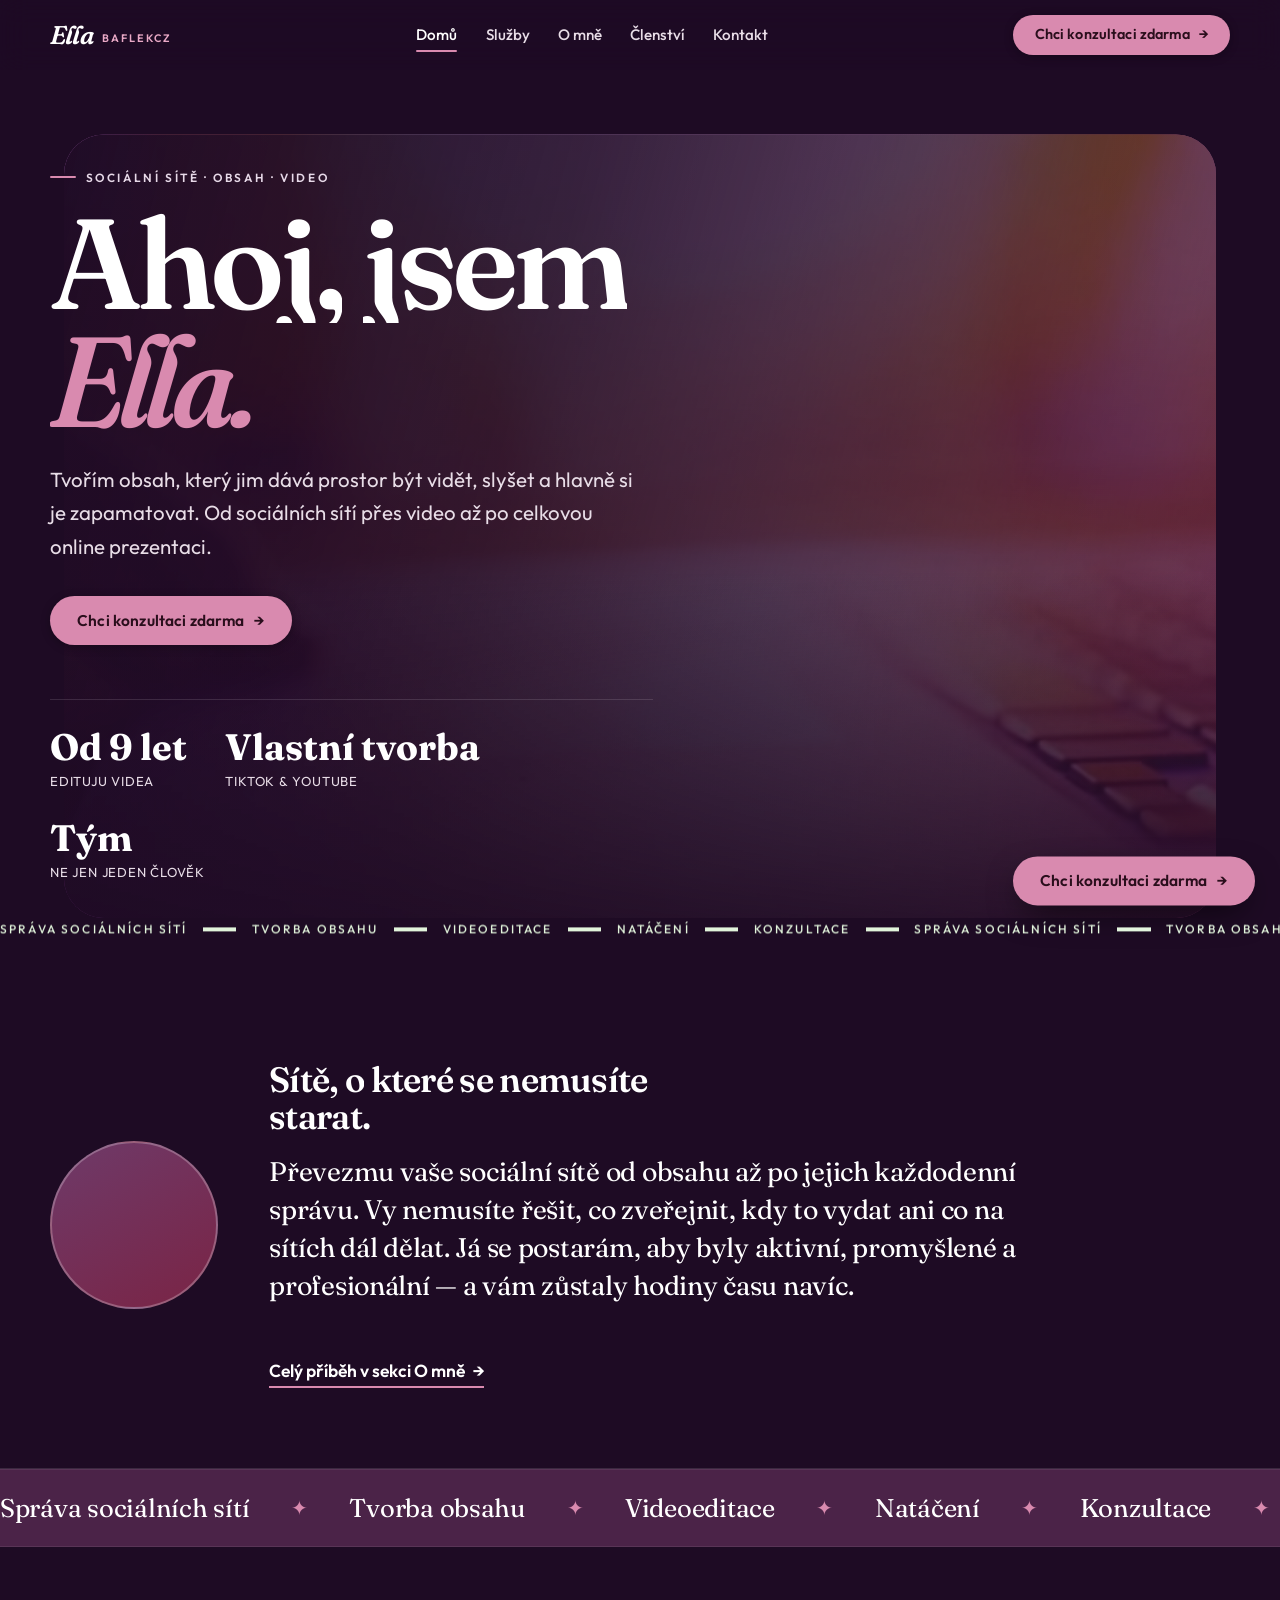
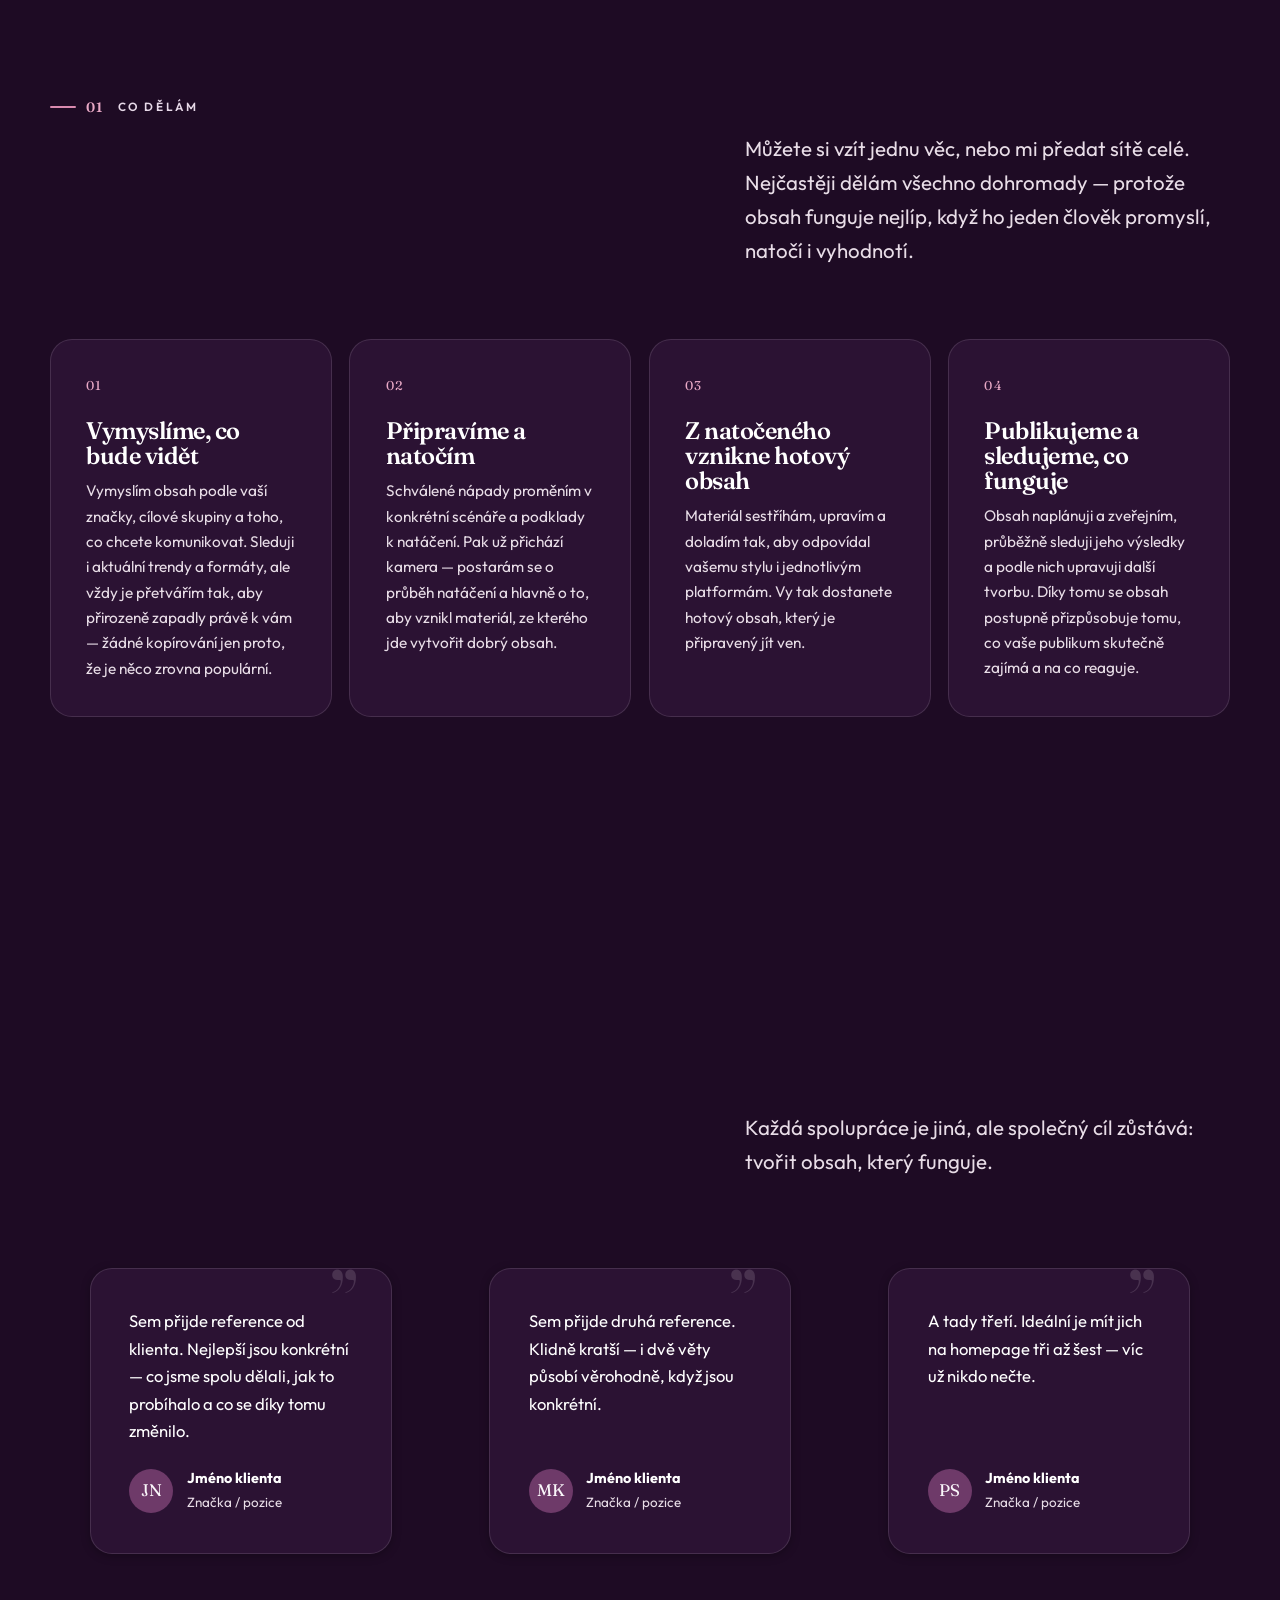
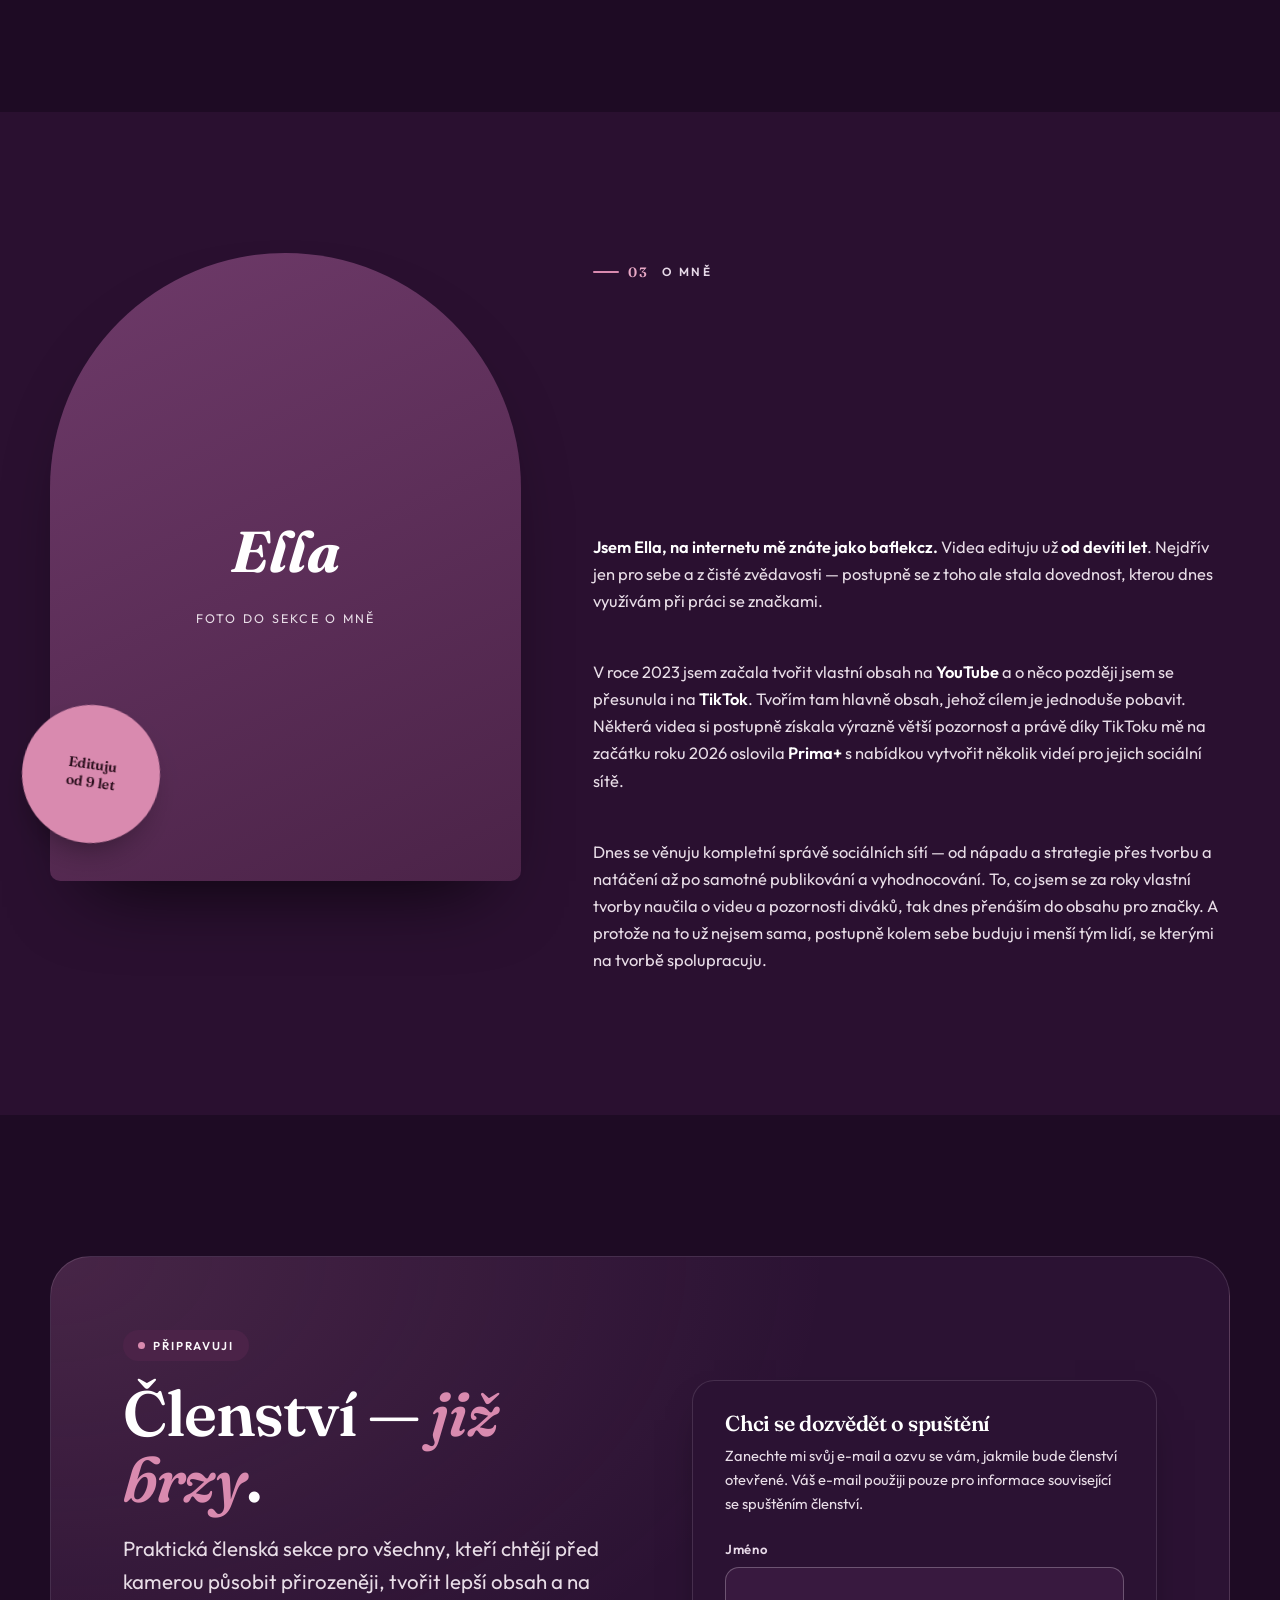
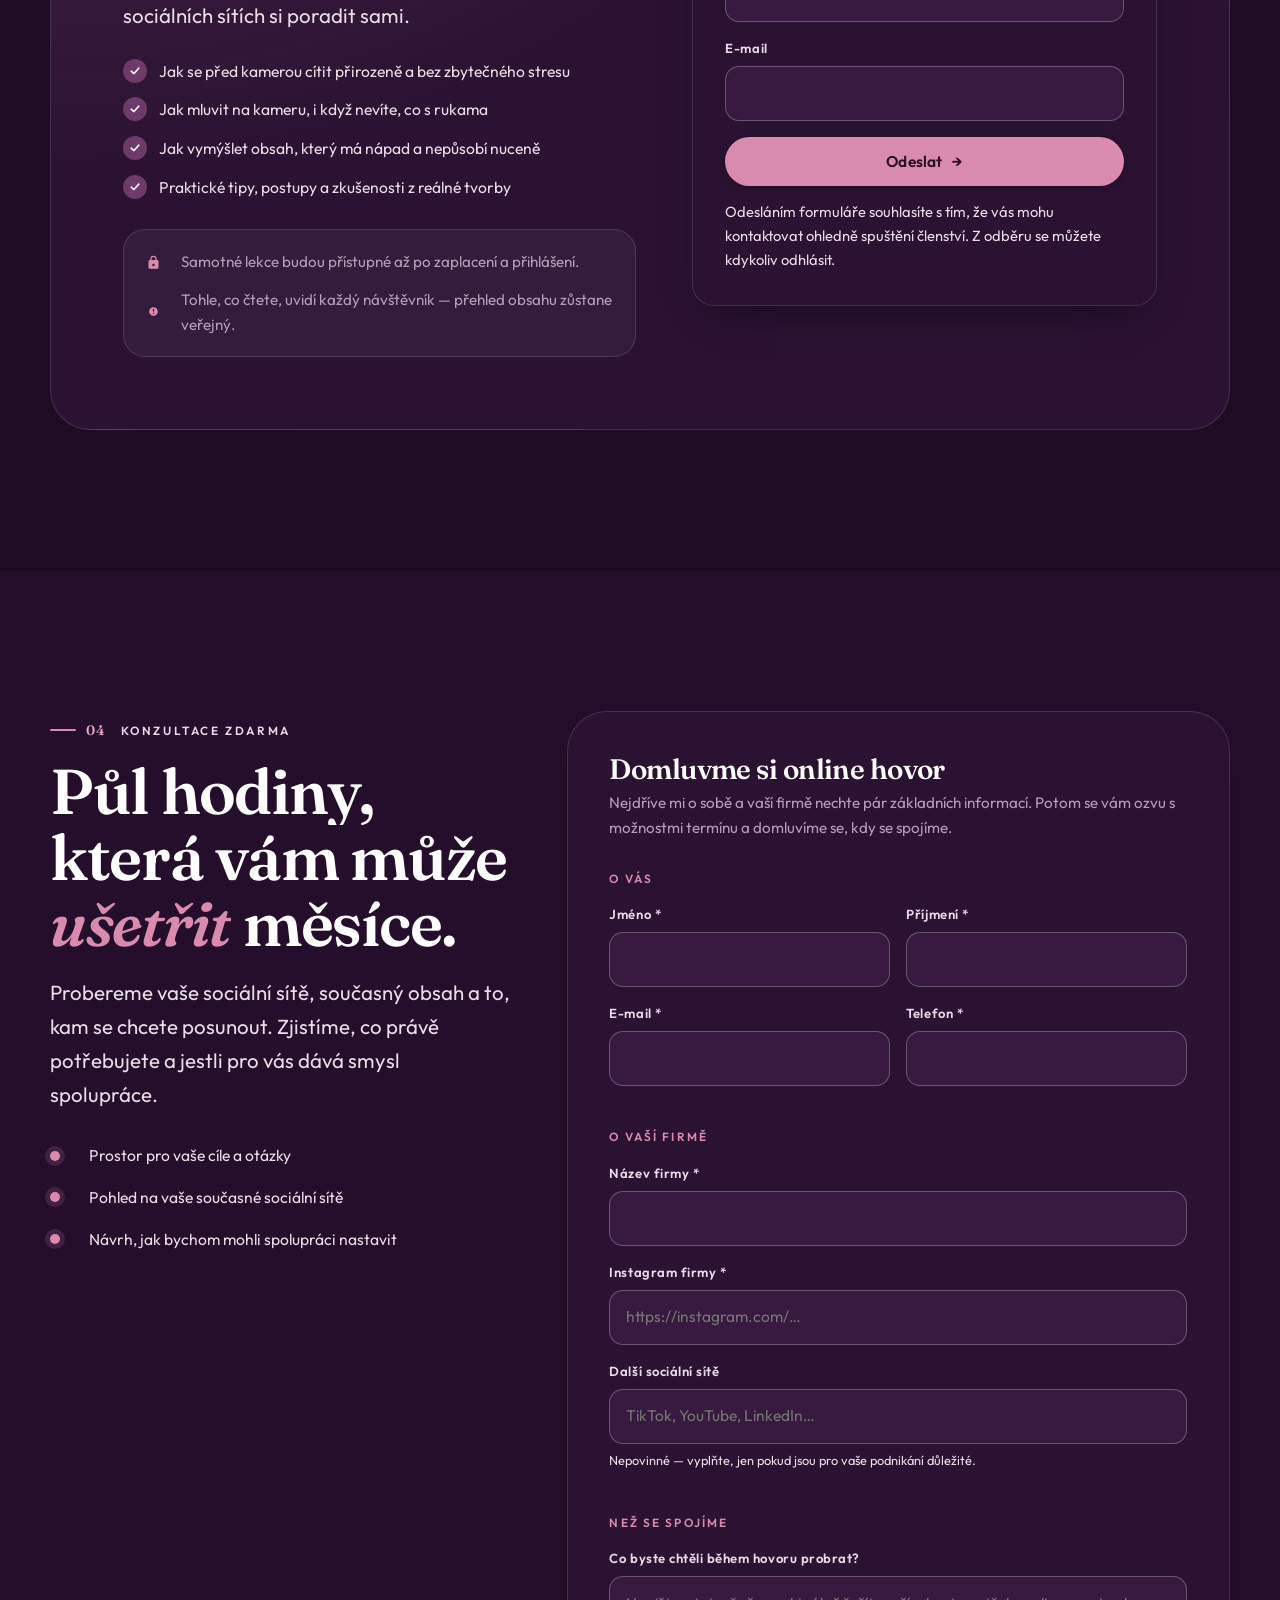
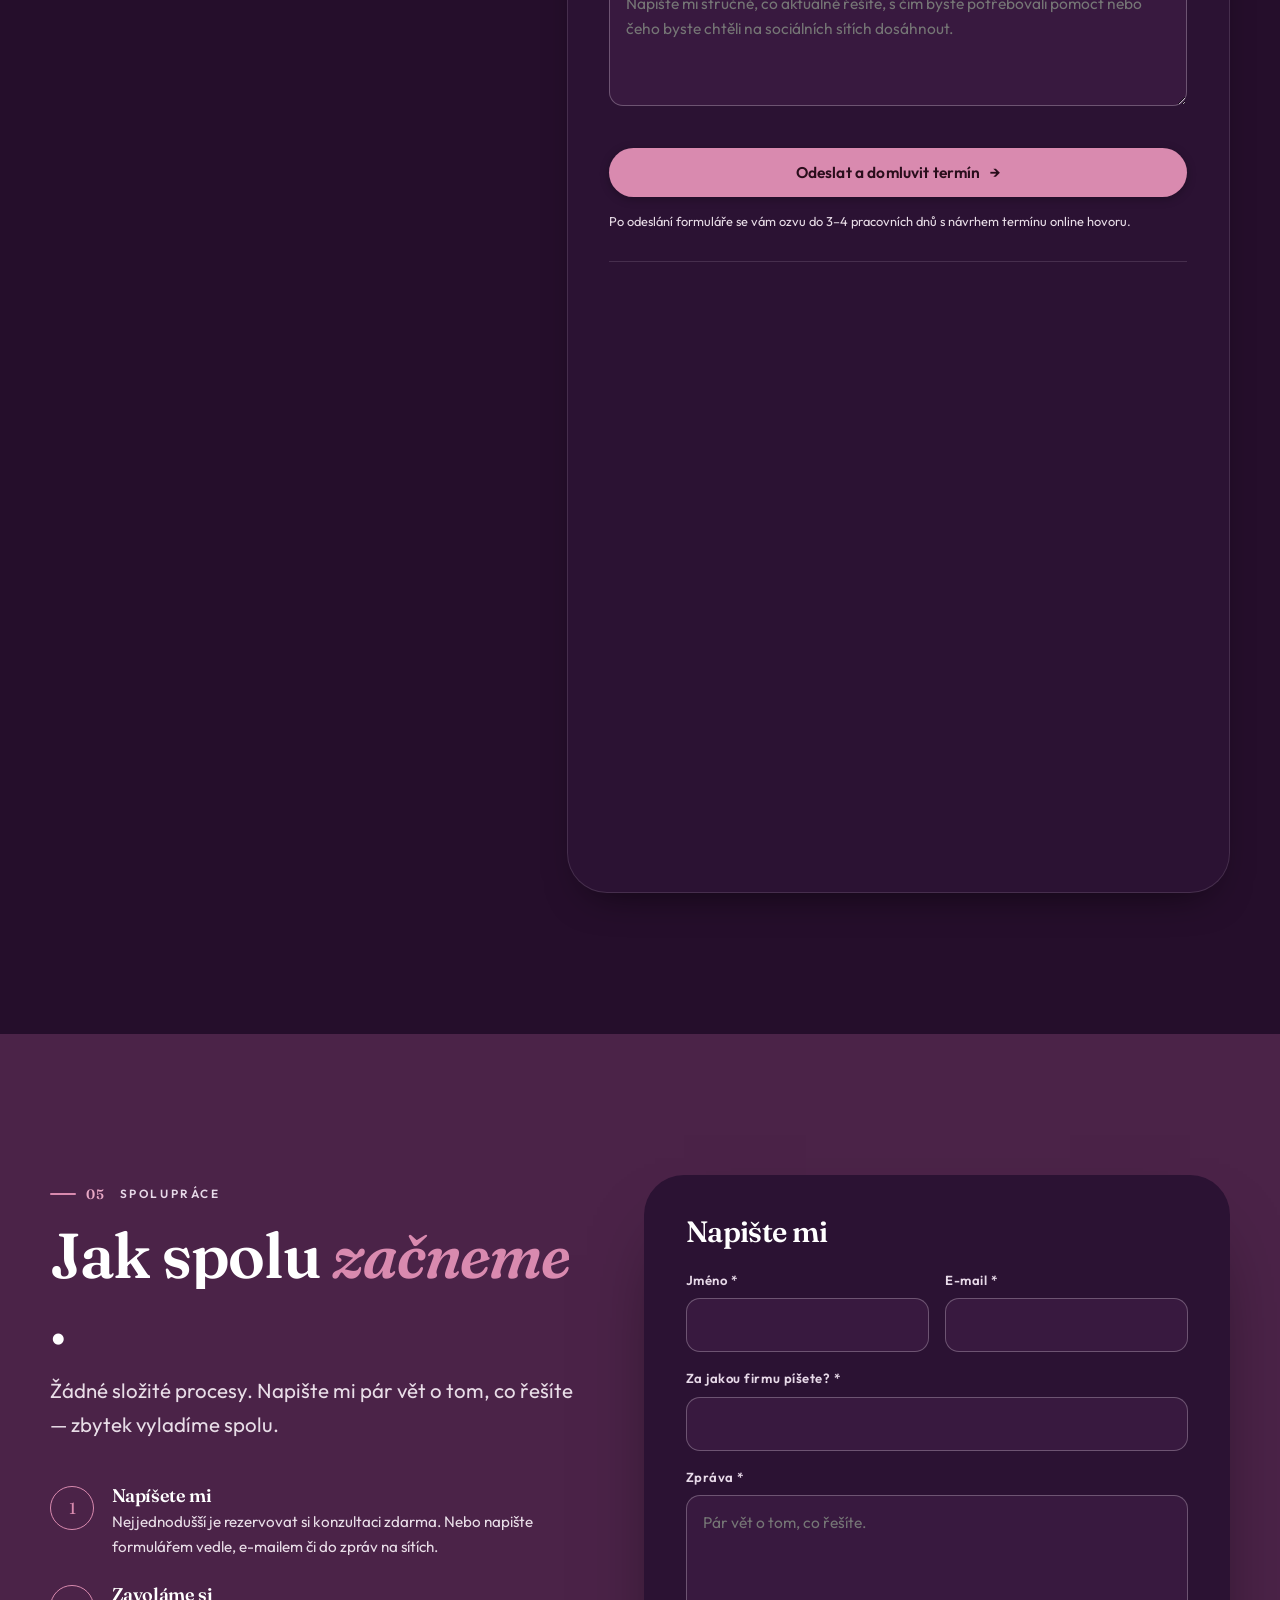
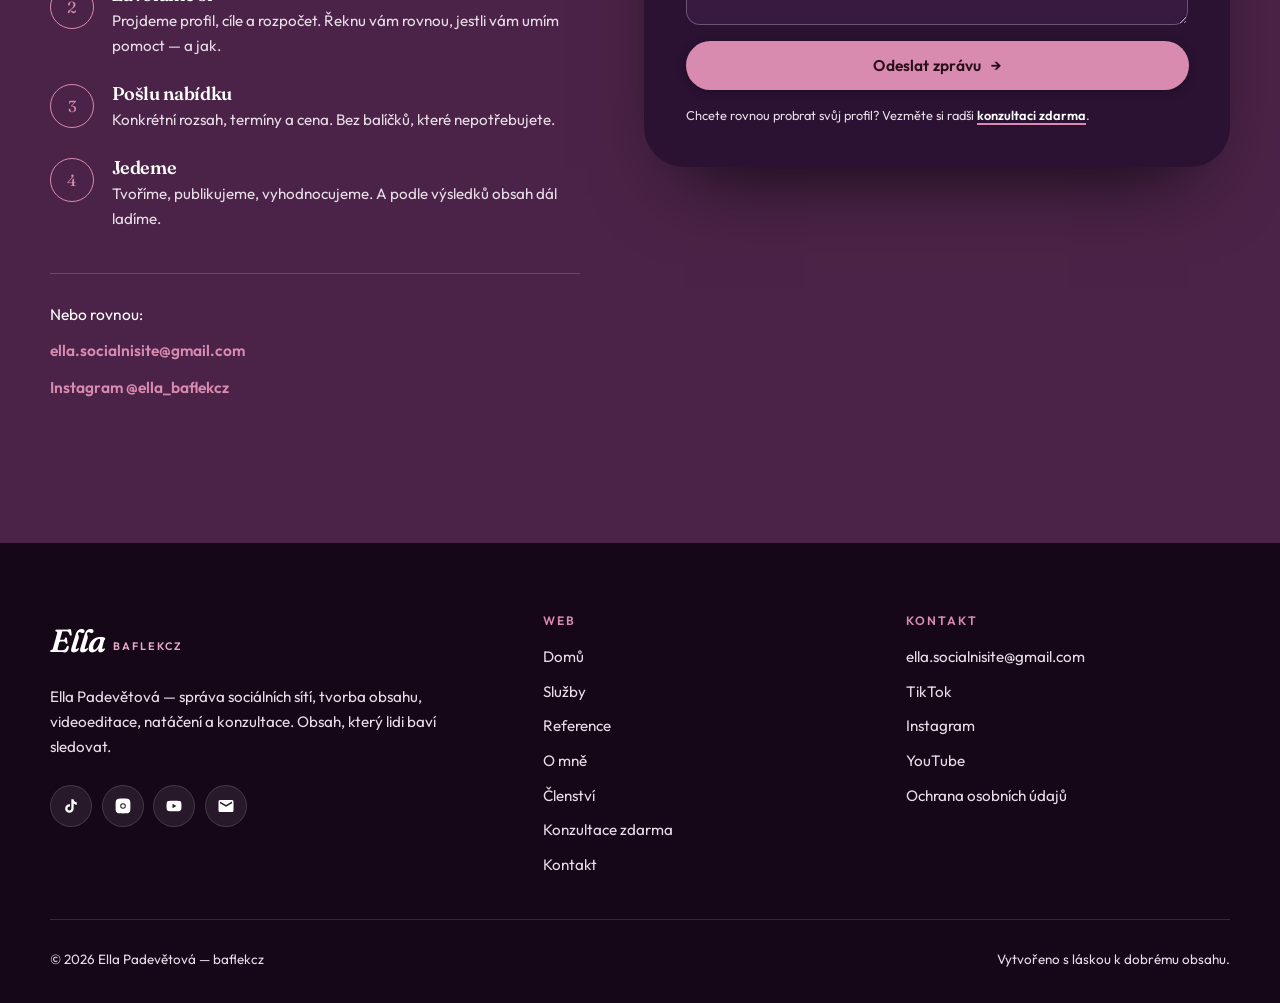
==== commit 30940877: "E-mail změněn na ella.socialnisite@gmail.com Adresa ahoj@baflek.cz nahrazena na všech místech:  - in" ====
--- a/index.html
+++ b/index.html
@@ -707,7 +707,7 @@
 
         <div class="contact__direct reveal">
           <span>Nebo rovnou:</span>
-          <a class="link-underline" style="color: var(--accent); background-image: none;" href="mailto:ahoj@baflek.cz">ahoj@baflek.cz</a>
+          <a class="link-underline" style="color: var(--accent); background-image: none;" href="mailto:ella.socialnisite@gmail.com">ella.socialnisite@gmail.com</a>
           <a class="link-underline" style="color: var(--accent); background-image: none;" href="https://www.instagram.com/ella_baflekcz/" target="_blank" rel="me noopener">Instagram @ella_baflekcz</a>
         </div>
       </div>
@@ -780,7 +780,7 @@
           <a href="https://www.youtube.com/@baflekcz" target="_blank" rel="me noopener" aria-label="YouTube @baflekcz">
             <svg viewBox="0 0 24 24" aria-hidden="true"><path d="M21.58 7.19a2.5 2.5 0 0 0-1.76-1.77C18.25 5 12 5 12 5s-6.25 0-7.82.42A2.5 2.5 0 0 0 2.42 7.2 26.2 26.2 0 0 0 2 12a26.2 26.2 0 0 0 .42 4.81 2.5 2.5 0 0 0 1.76 1.77C5.75 19 12 19 12 19s6.25 0 7.82-.42a2.5 2.5 0 0 0 1.76-1.77A26.2 26.2 0 0 0 22 12a26.2 26.2 0 0 0-.42-4.81ZM10 15.02V8.98L15.2 12Z"/></svg>
           </a>
-          <a href="mailto:ahoj@baflek.cz" aria-label="Napsat e-mail">
+          <a href="mailto:ella.socialnisite@gmail.com" aria-label="Napsat e-mail">
             <svg viewBox="0 0 24 24" aria-hidden="true"><path d="M20 4H4a2 2 0 0 0-2 2v12a2 2 0 0 0 2 2h16a2 2 0 0 0 2-2V6a2 2 0 0 0-2-2Zm0 4.24-8 4.76-8-4.76V6l8 4.76L20 6Z"/></svg>
           </a>
         </div>
@@ -802,7 +802,7 @@
       <div>
         <h4>Kontakt</h4>
         <ul class="footer__list">
-          <li><a class="link-wipe" href="mailto:ahoj@baflek.cz">ahoj@baflek.cz</a></li>
+          <li><a class="link-wipe" href="mailto:ella.socialnisite@gmail.com">ella.socialnisite@gmail.com</a></li>
           <li><a class="link-wipe" href="https://www.tiktok.com/@baflekcz" target="_blank" rel="me noopener">TikTok</a></li>
           <li><a class="link-wipe" href="https://www.instagram.com/ella_baflekcz/" target="_blank" rel="me noopener">Instagram</a></li>
           <li><a class="link-wipe" href="https://www.youtube.com/@baflekcz" target="_blank" rel="me noopener">YouTube</a></li>
